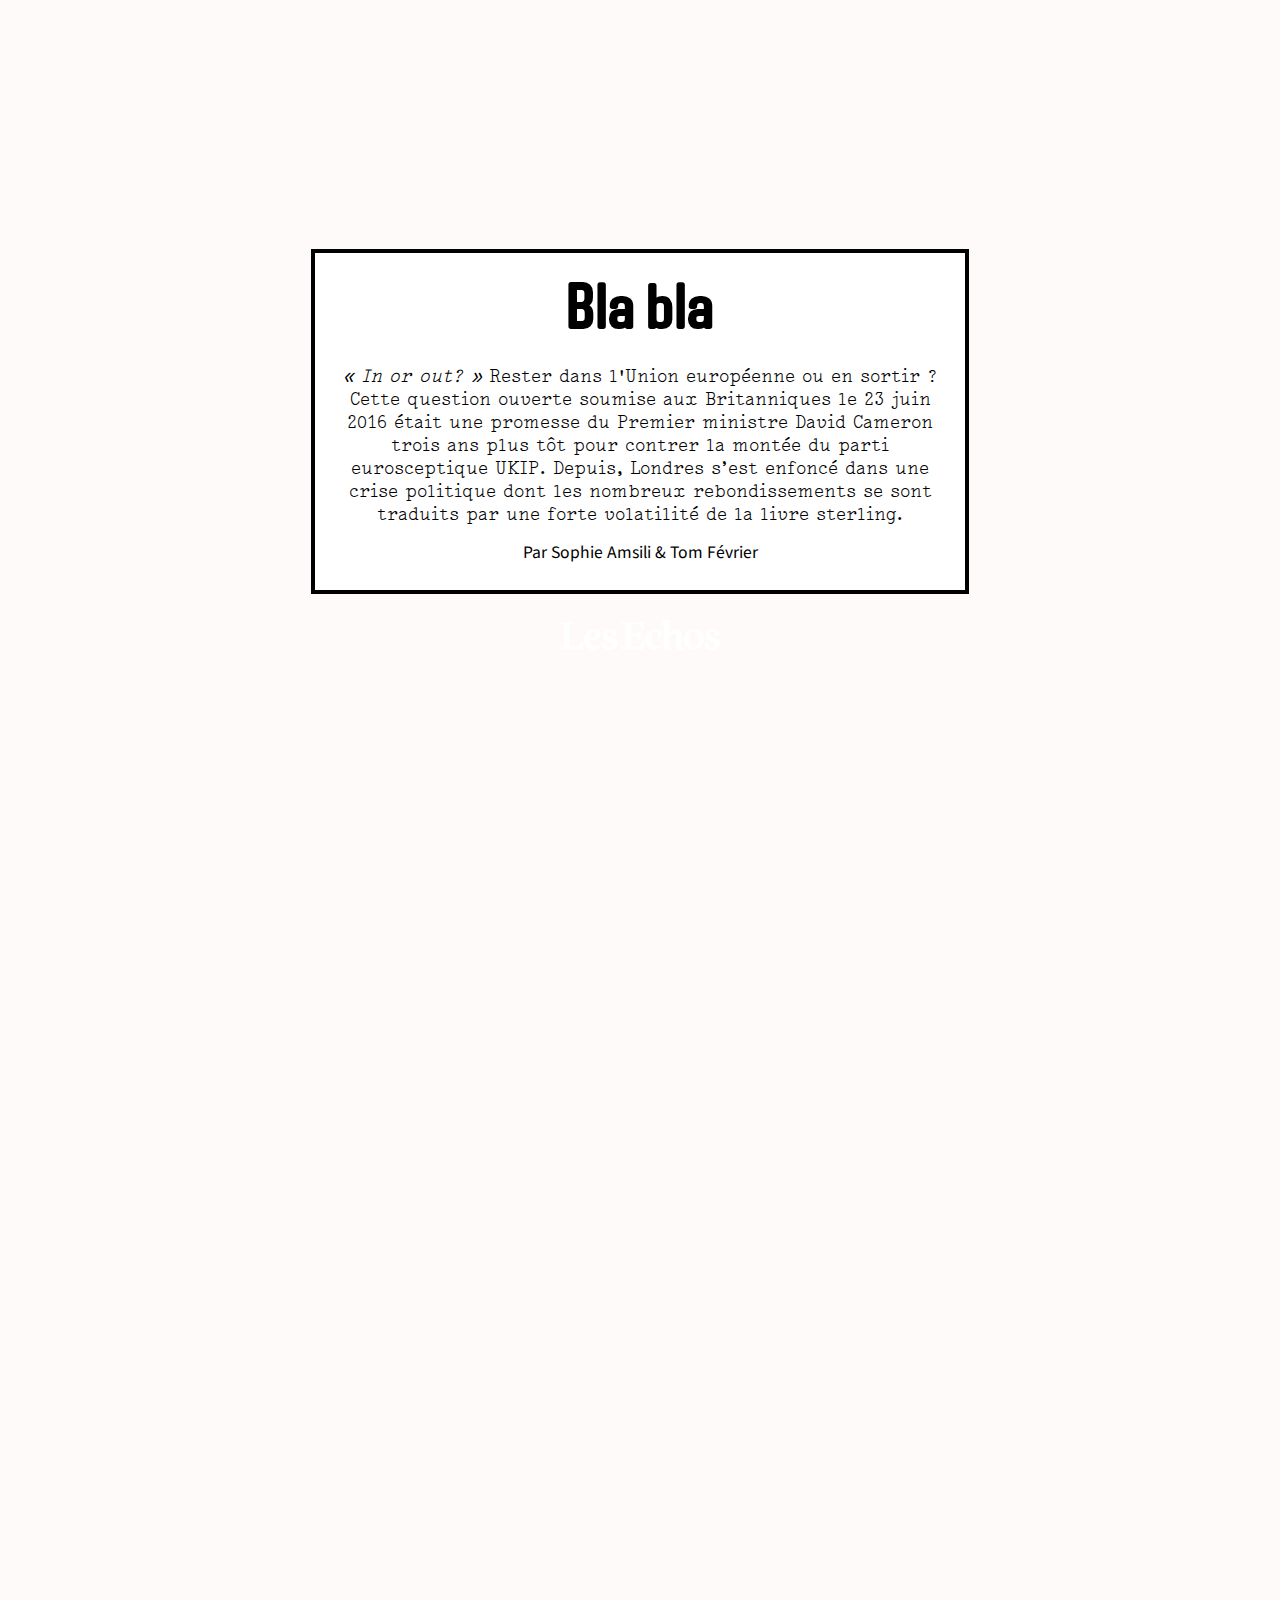
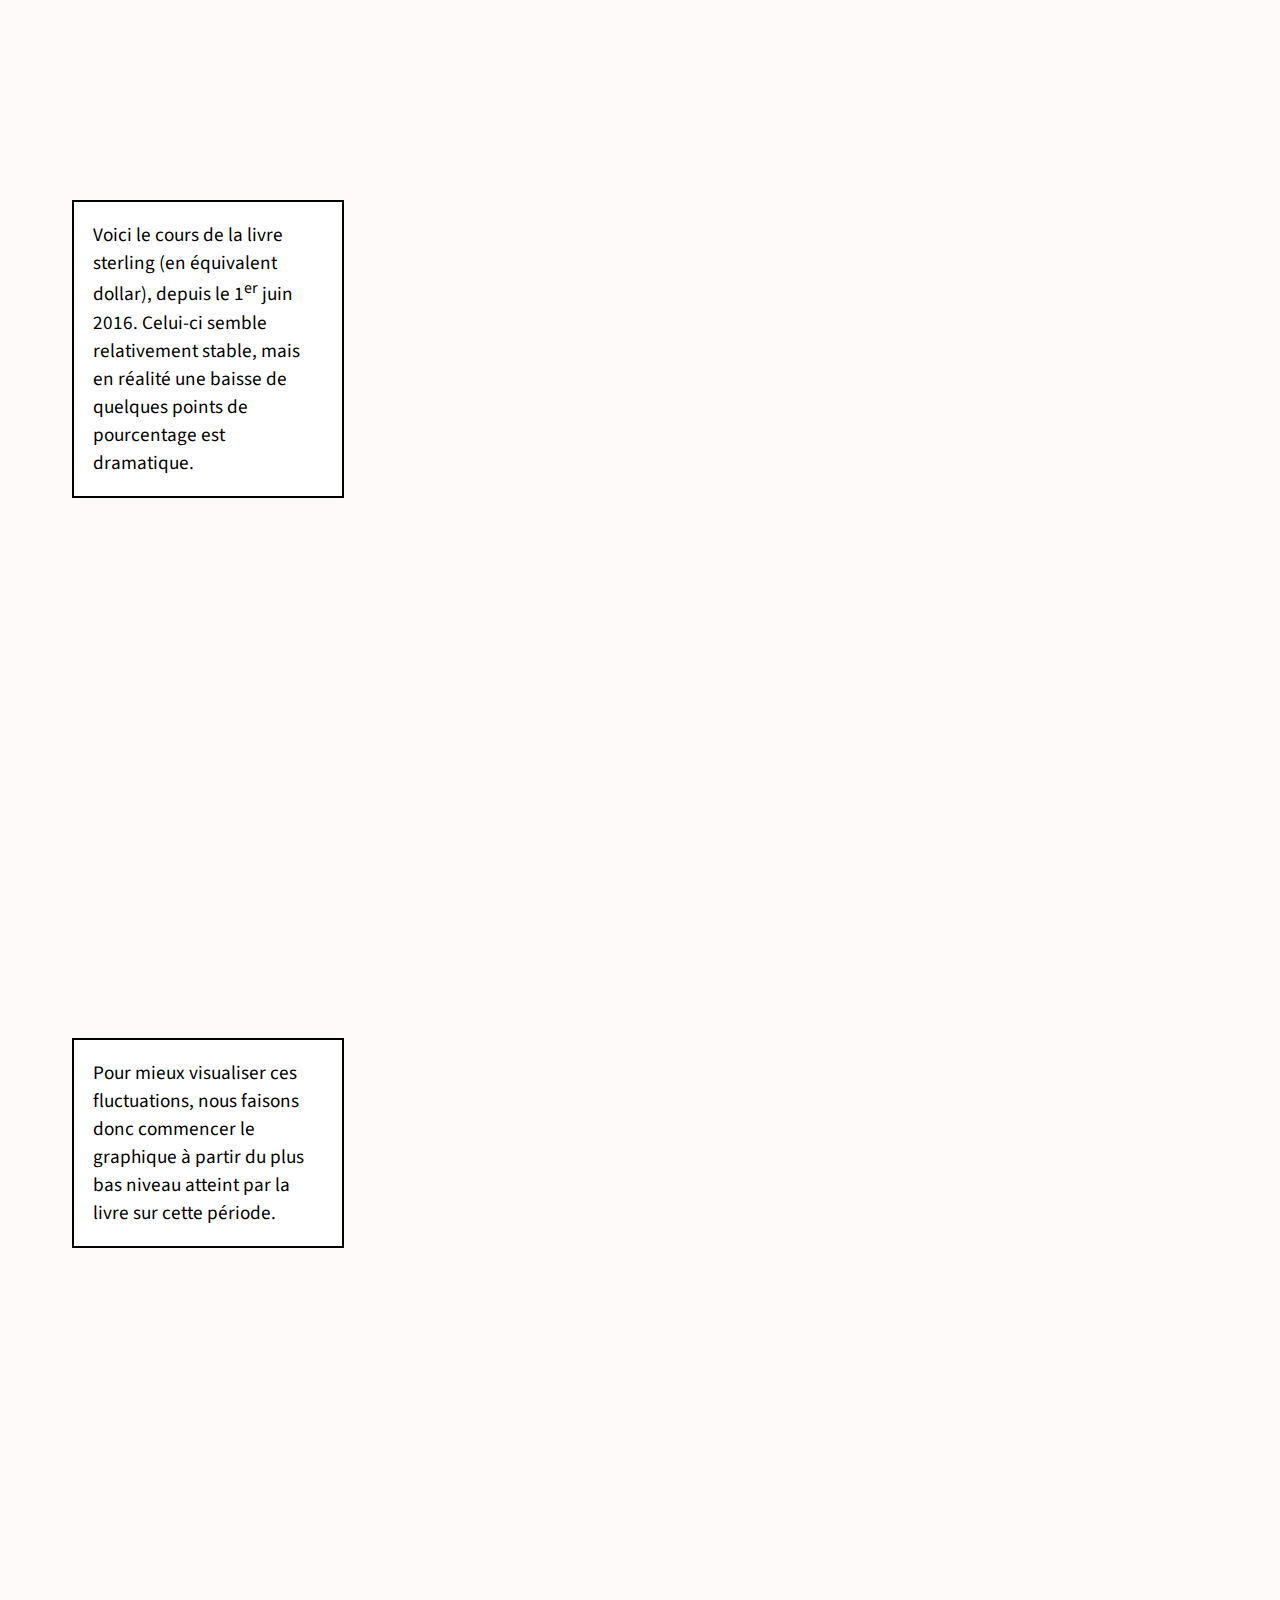
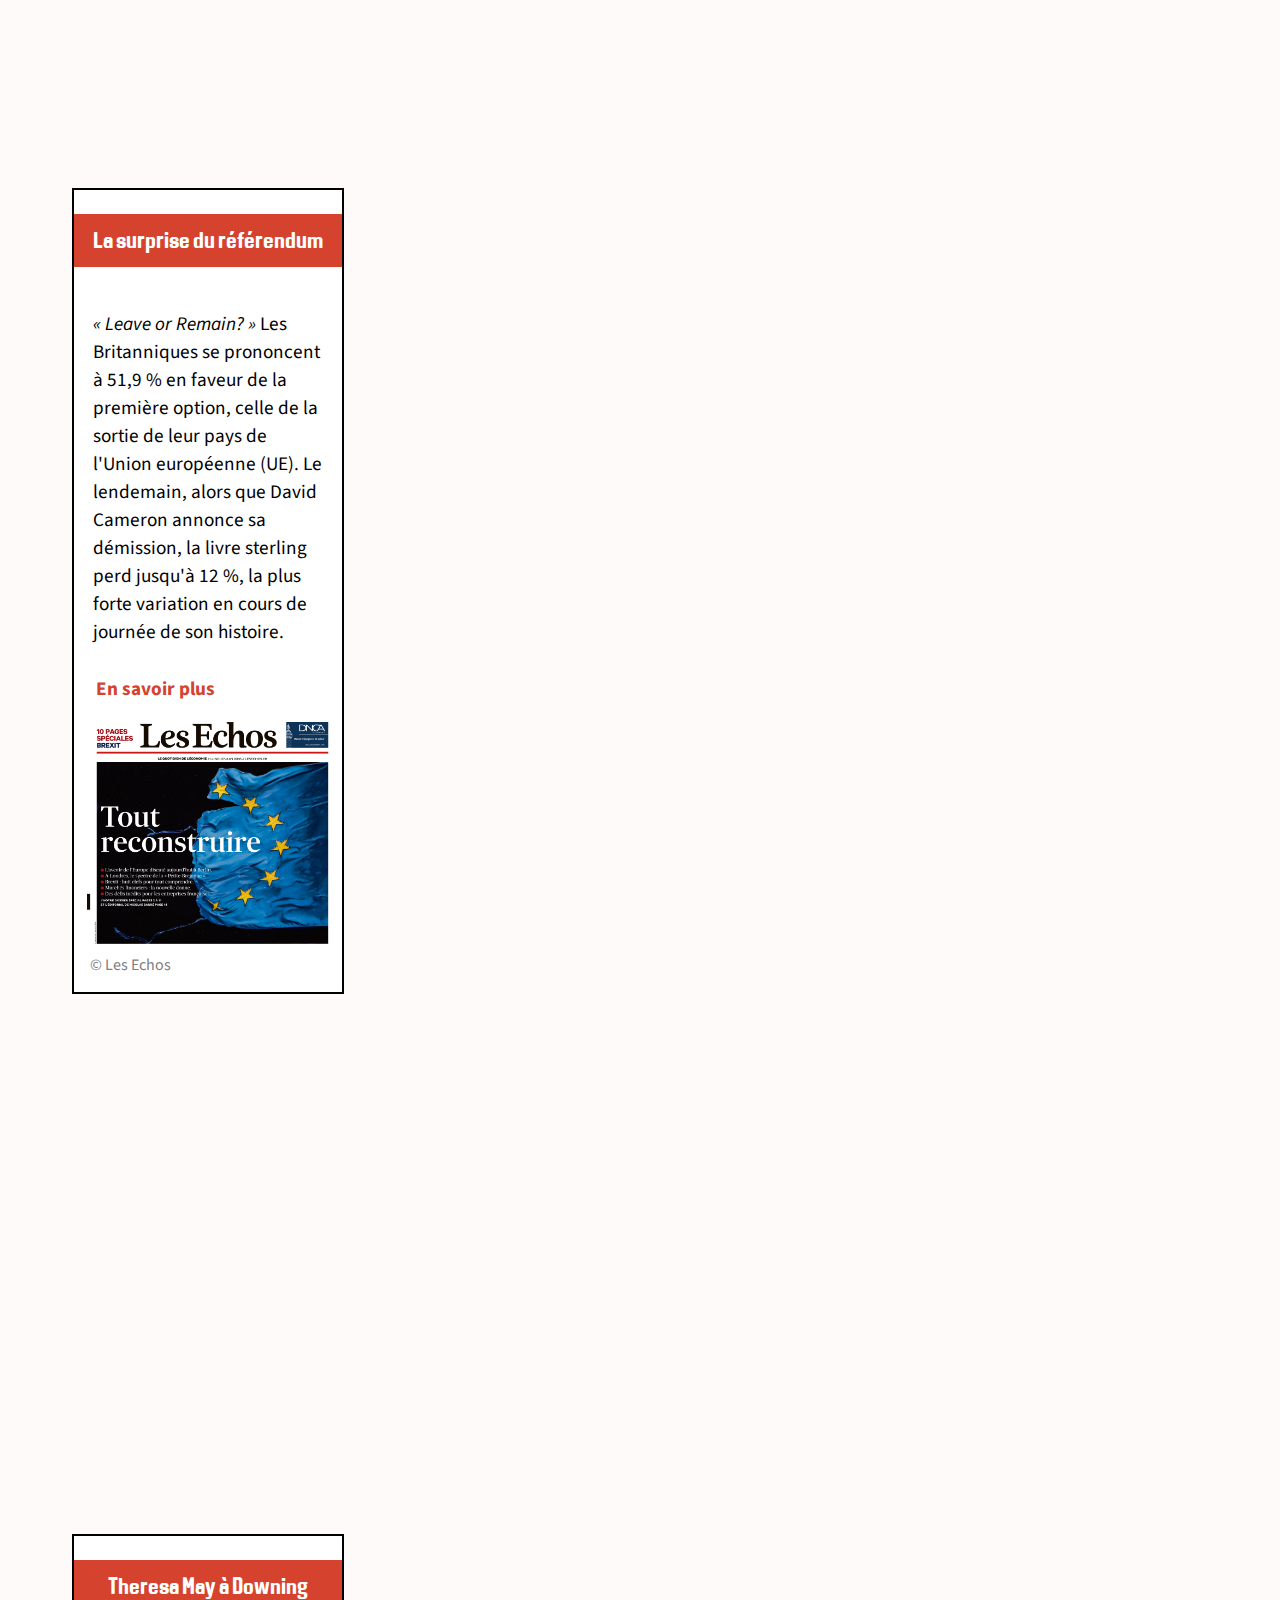
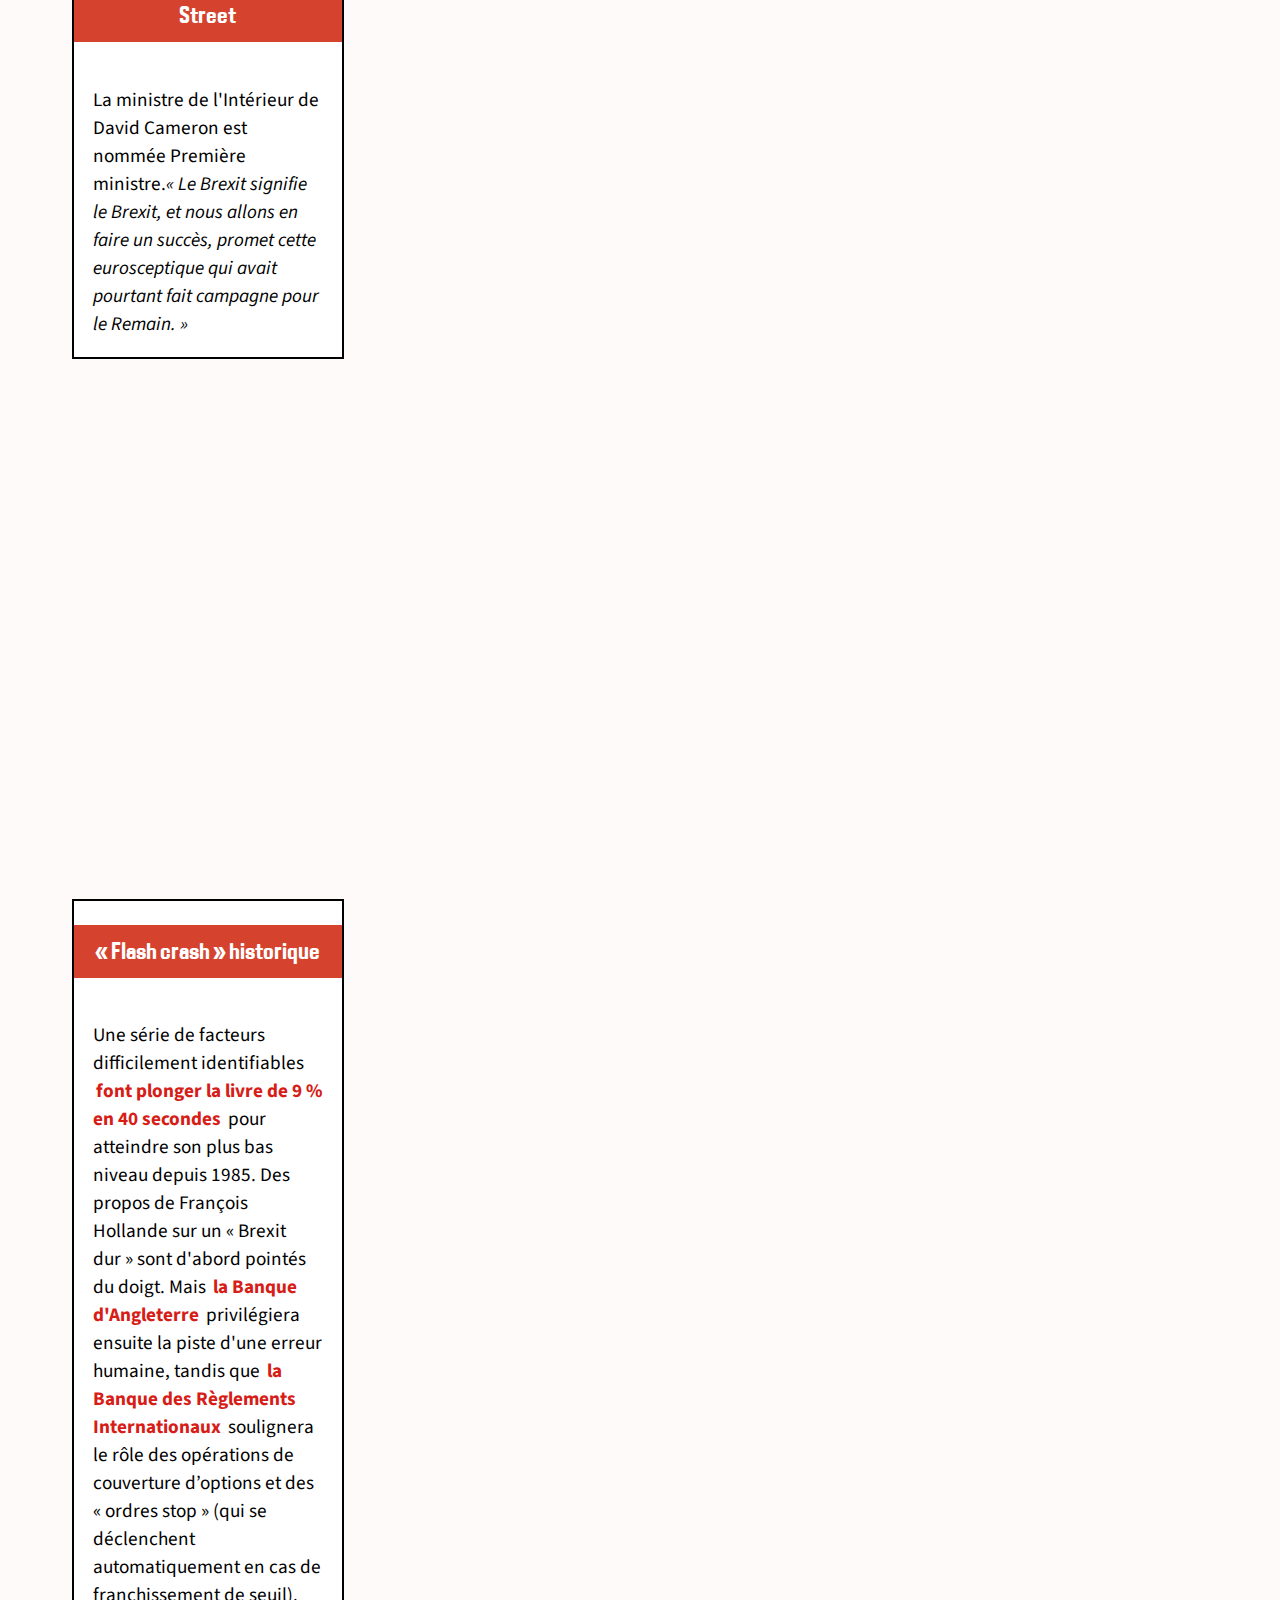
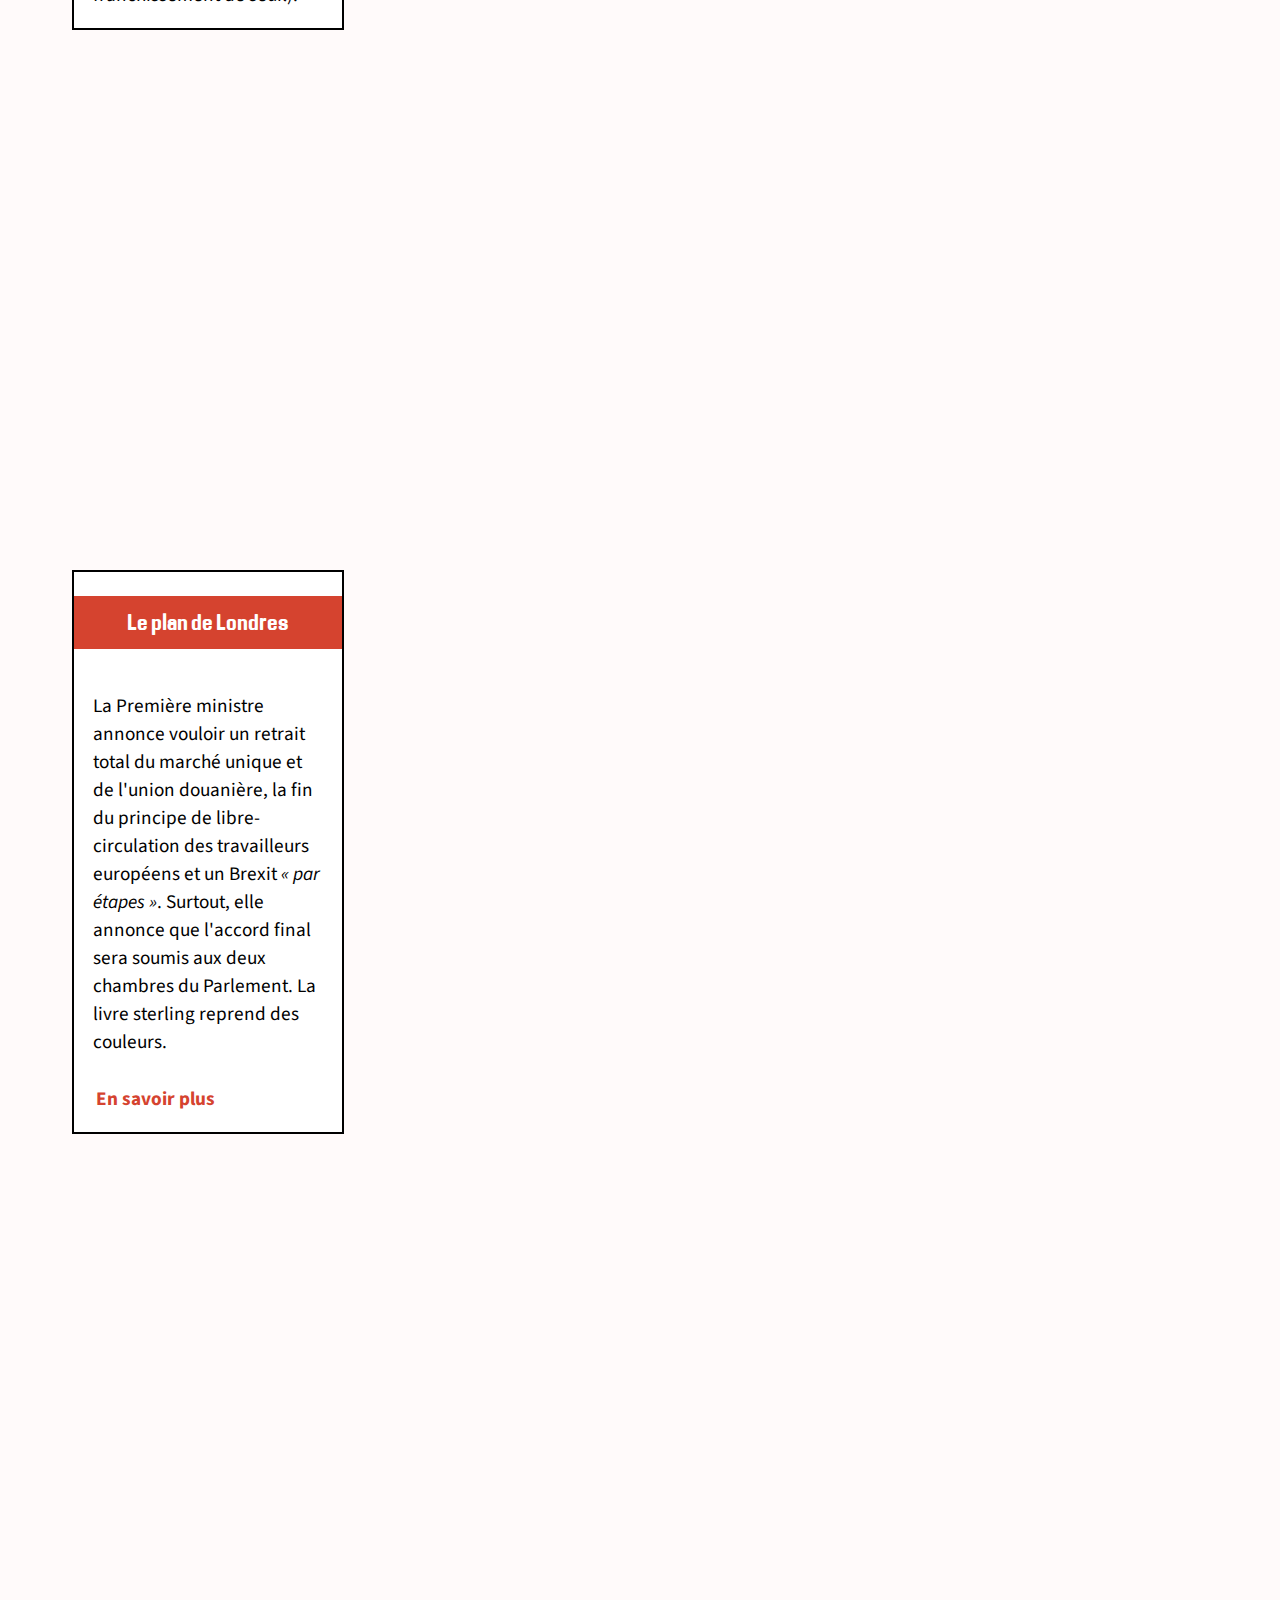
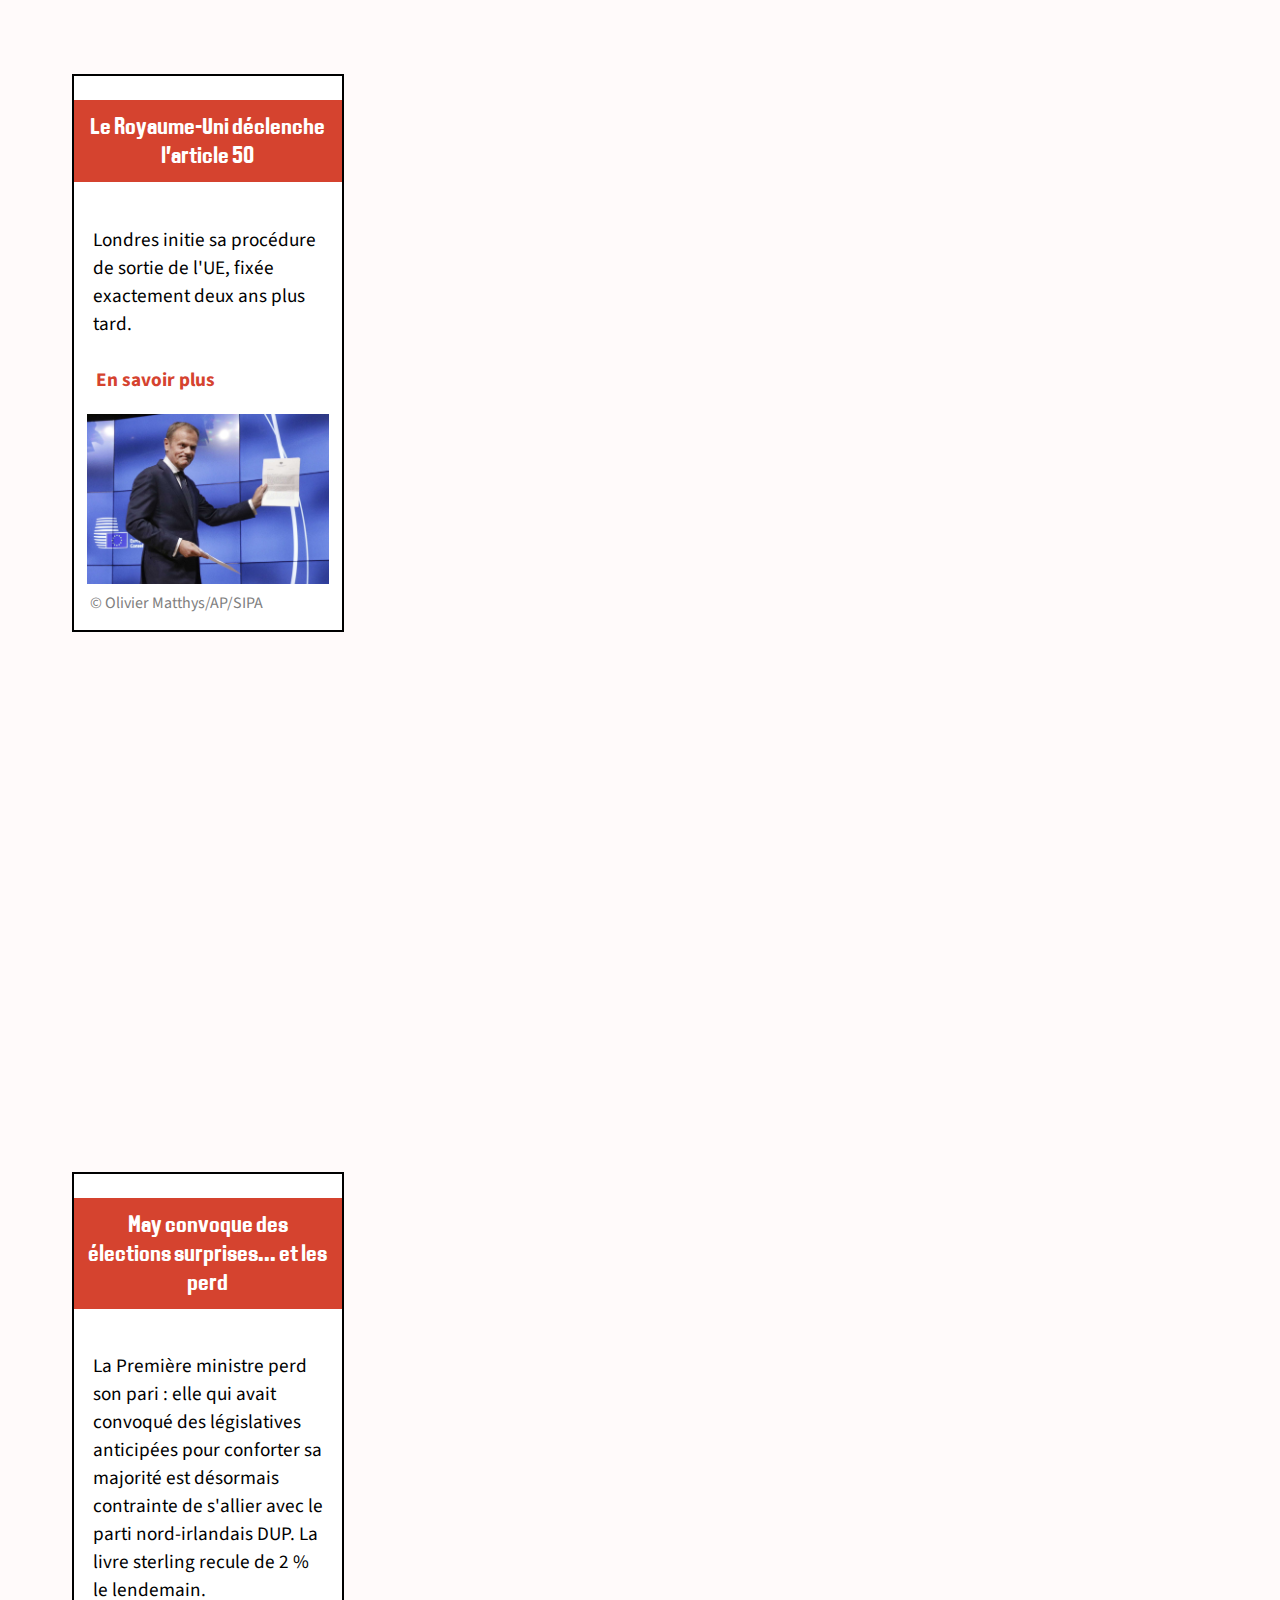
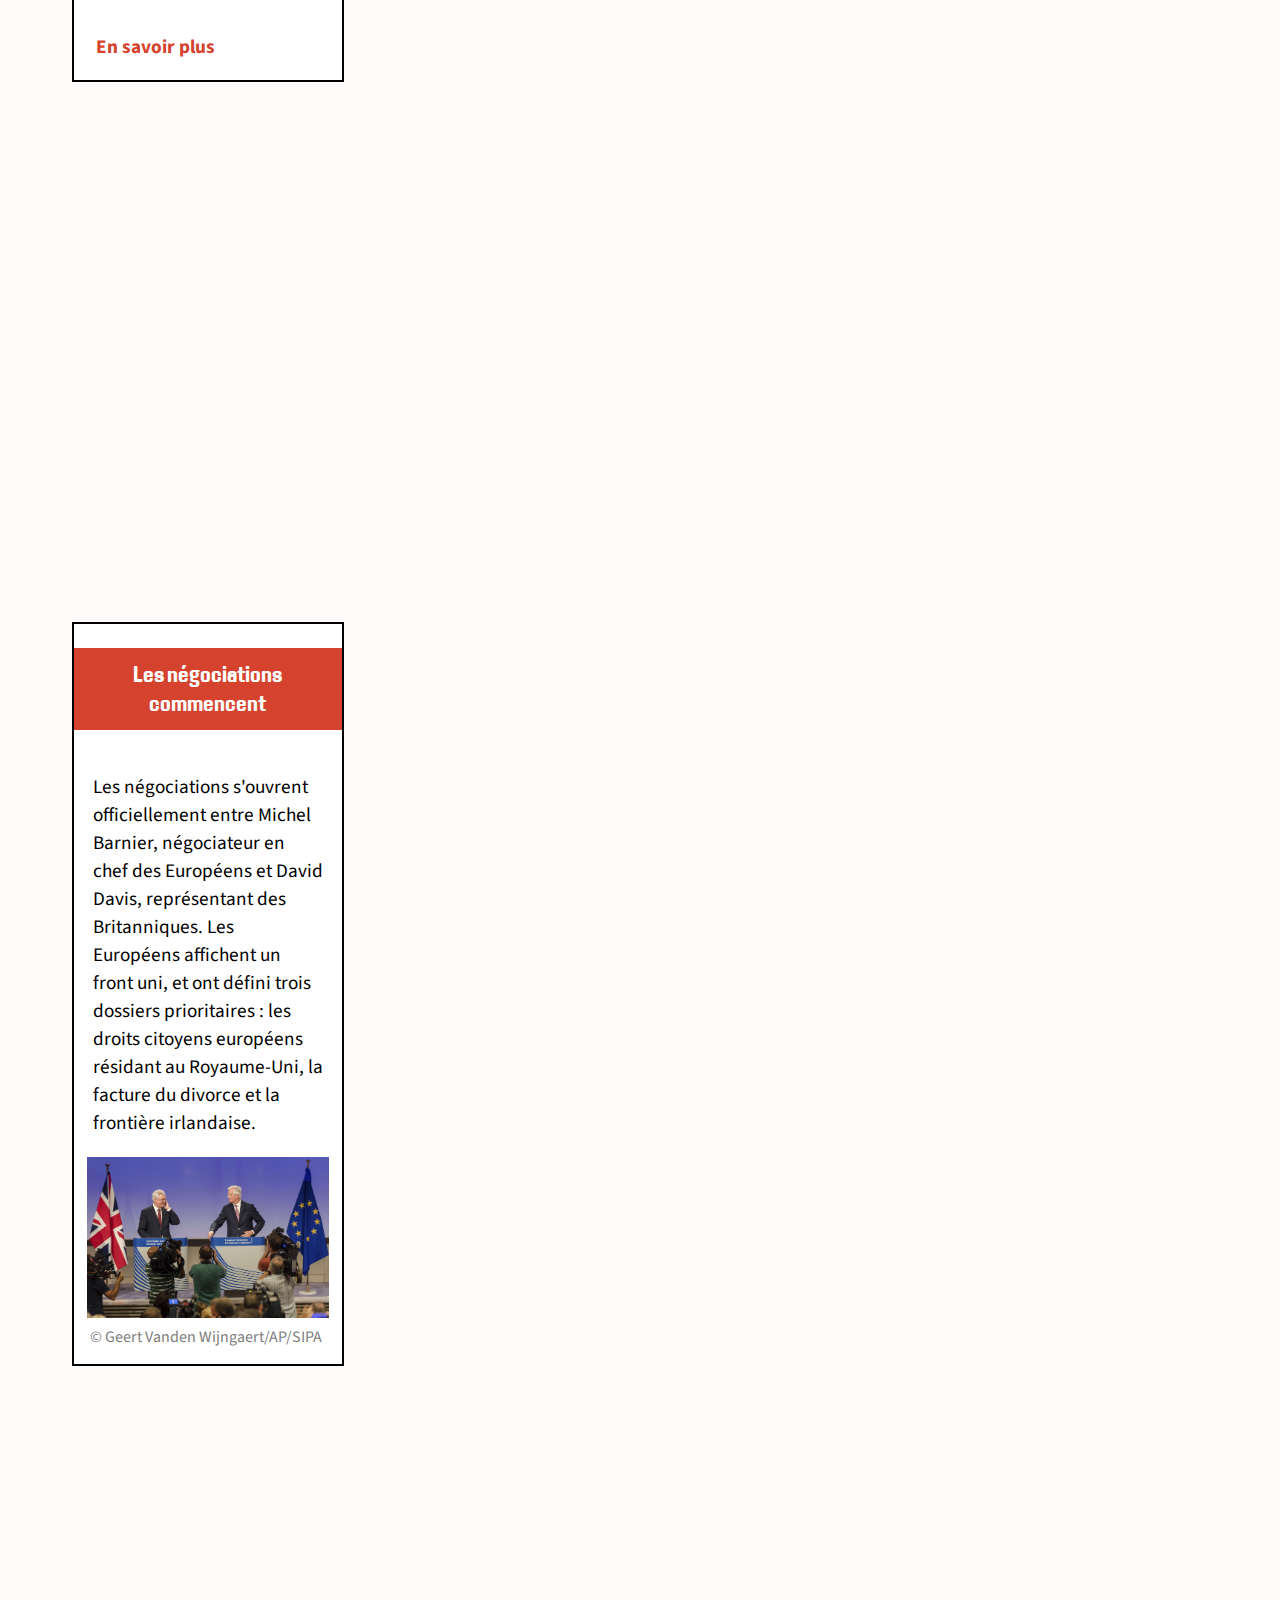
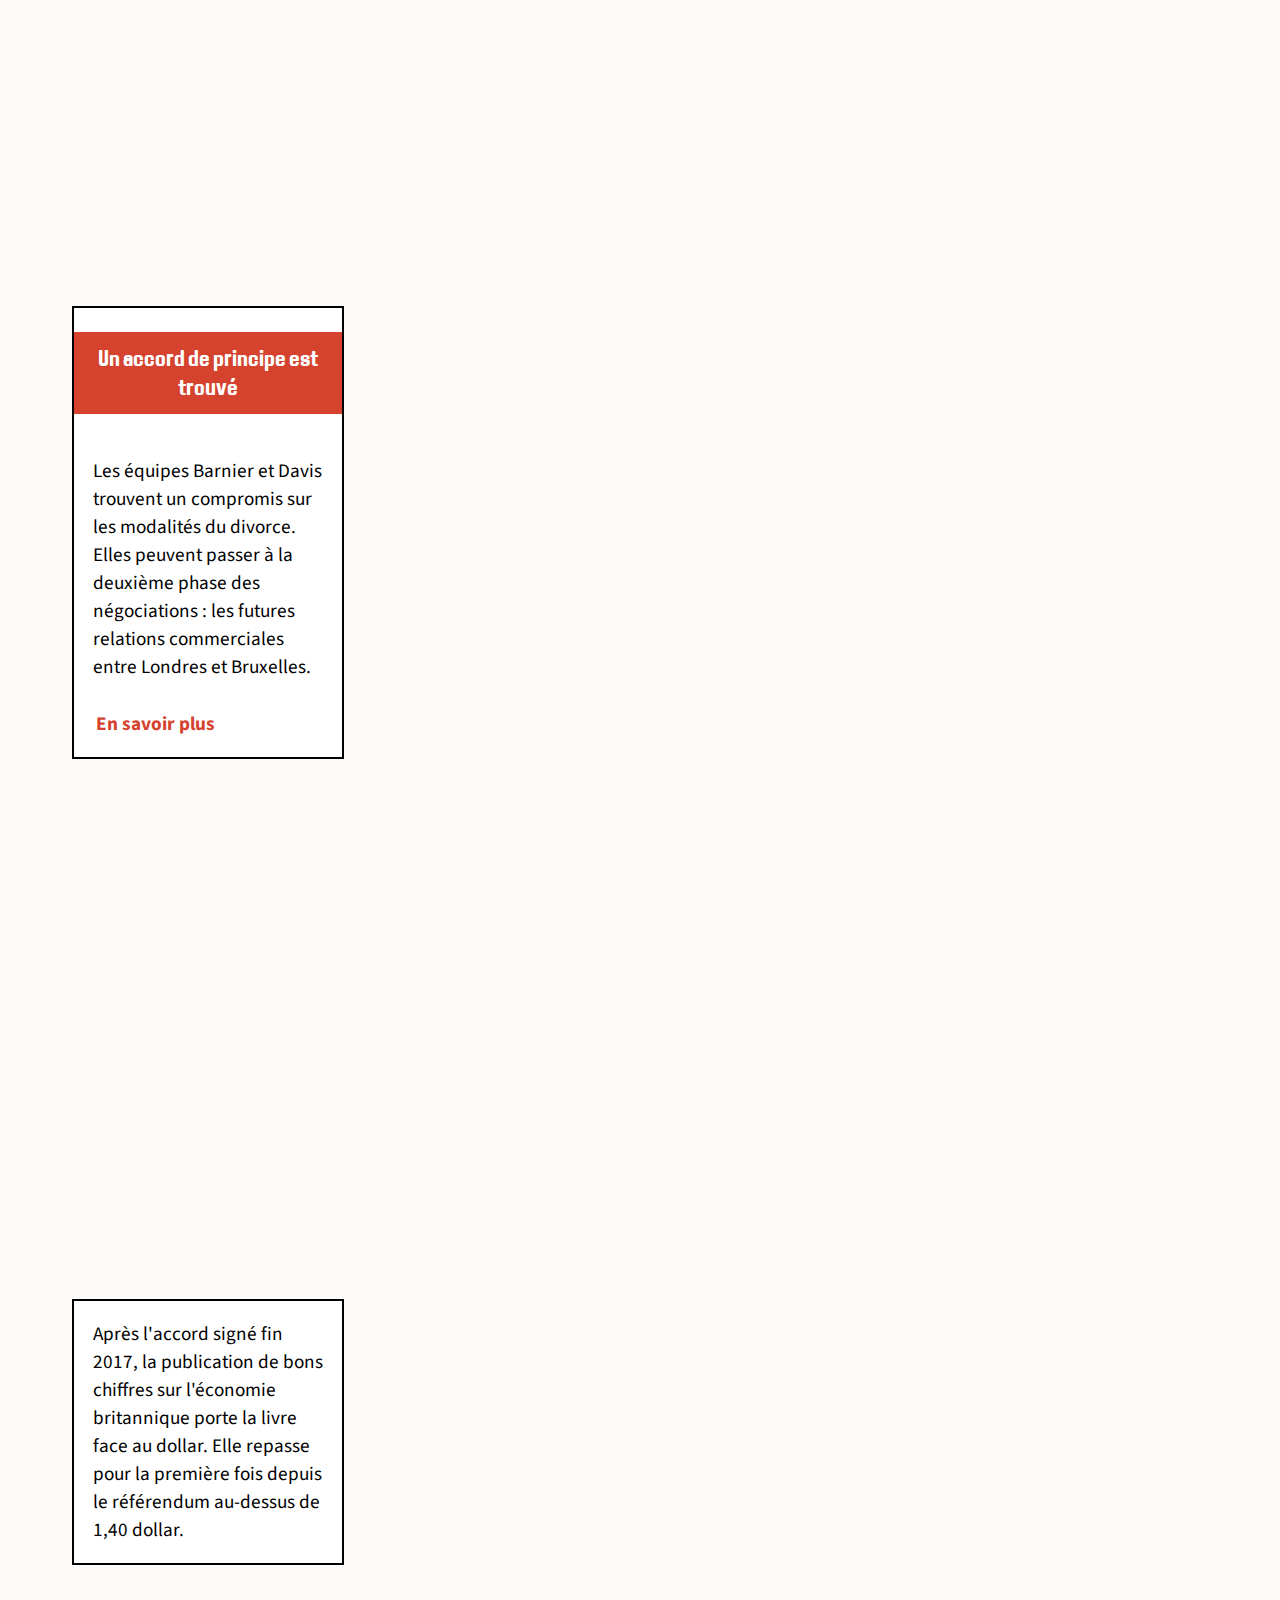
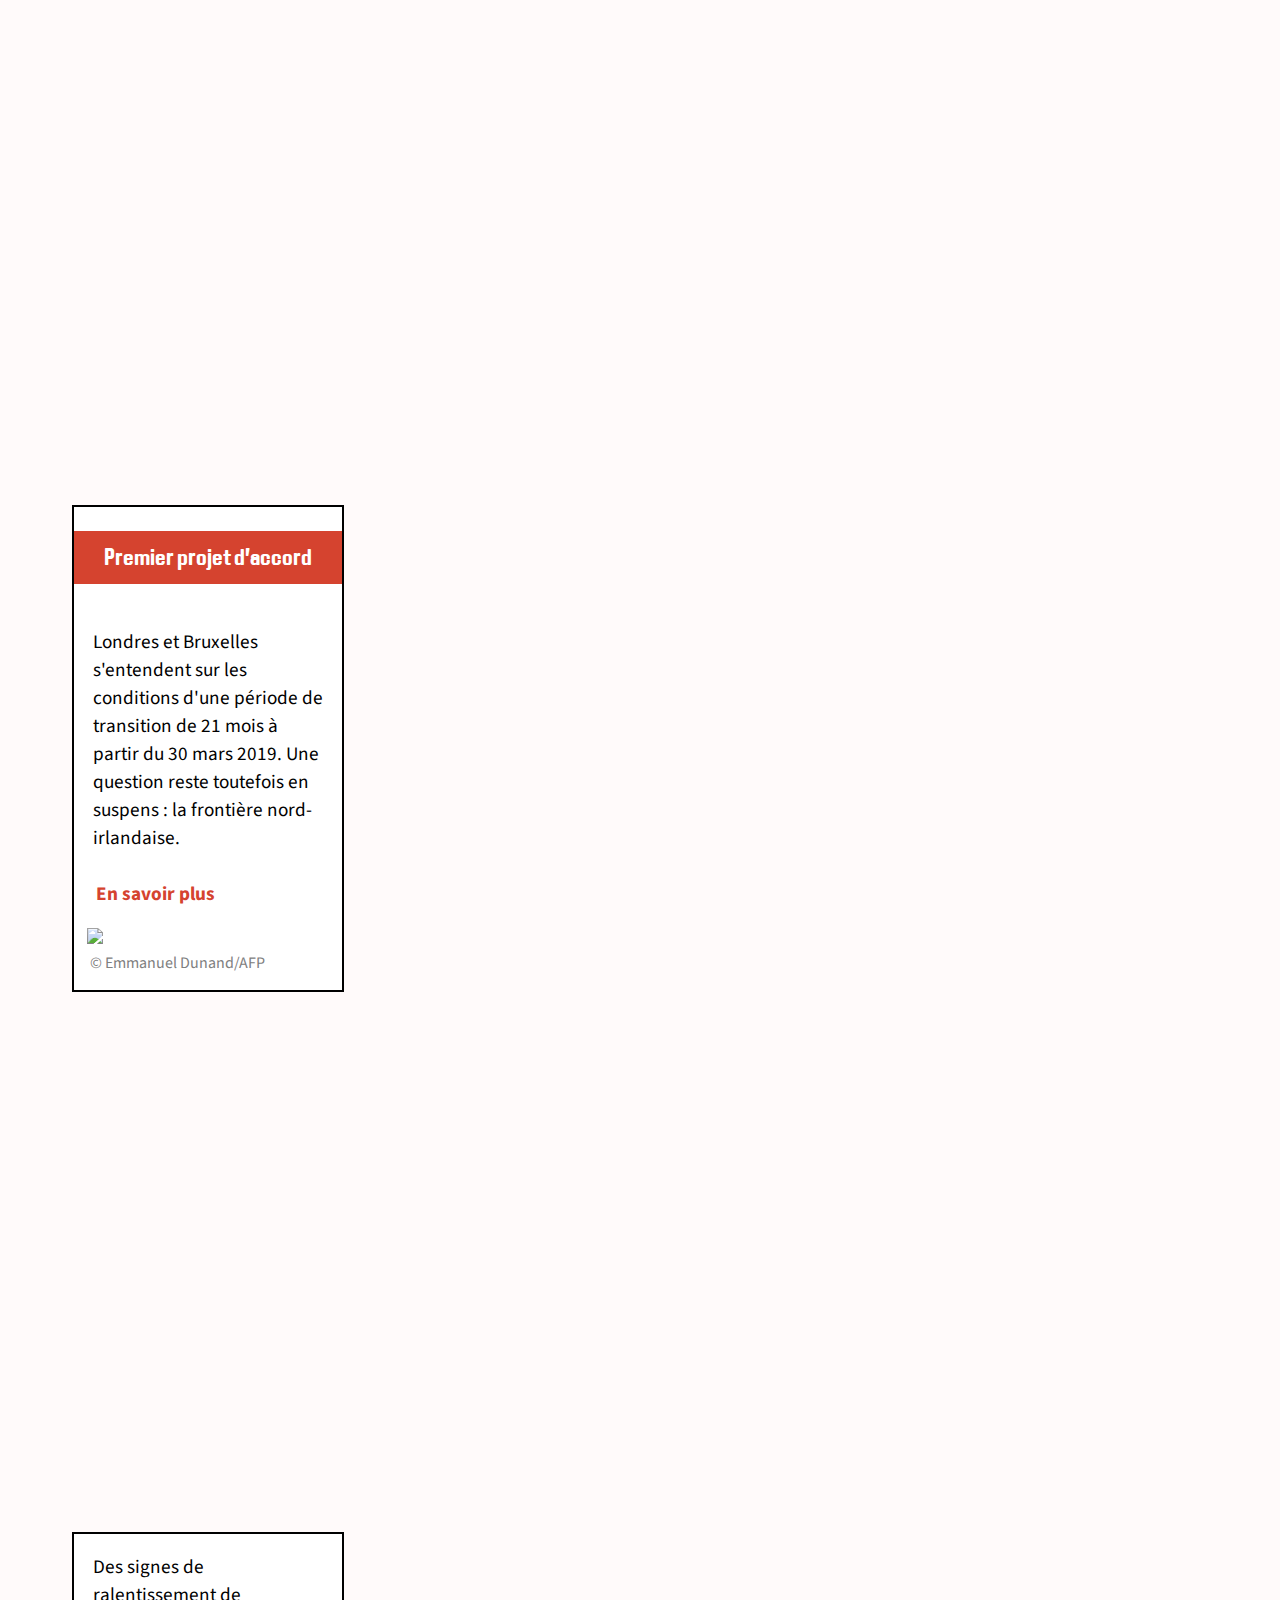
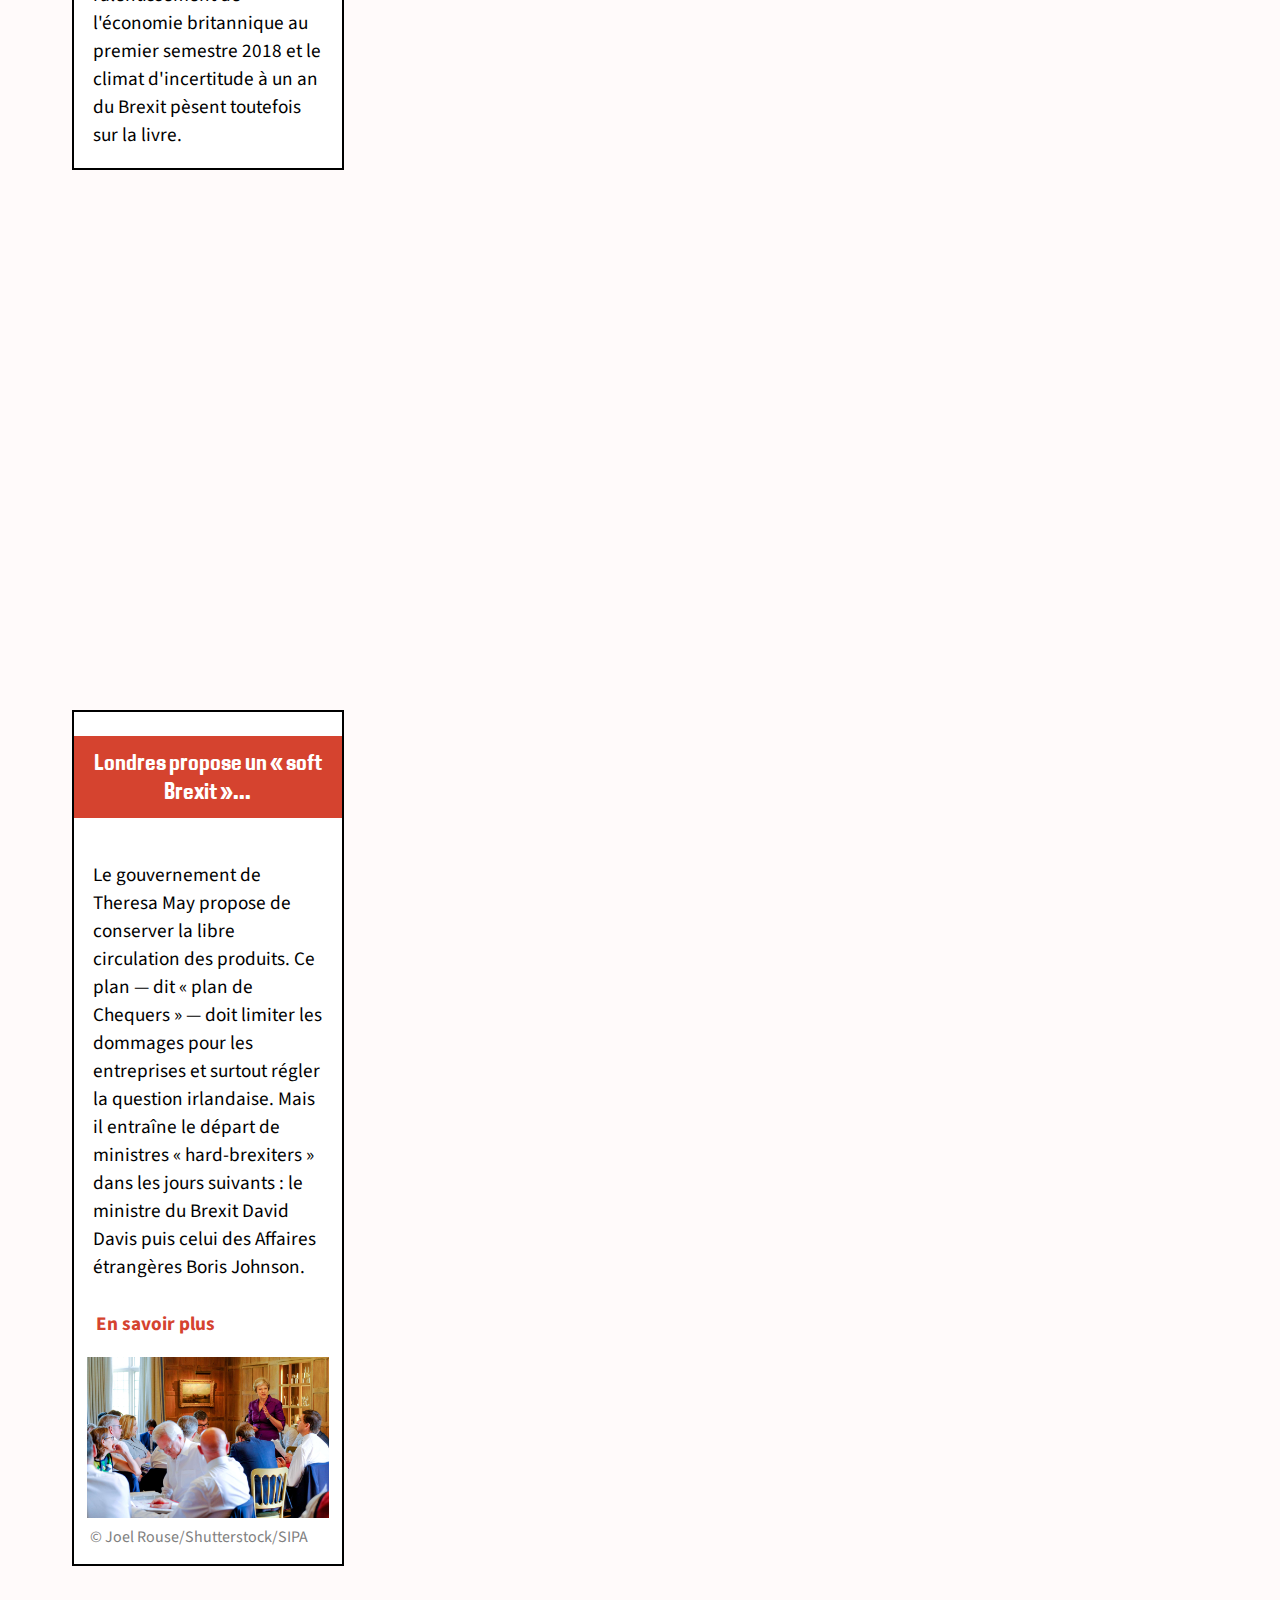
==== index.html @ b3b5b4e9 "v2" ====
<!DOCTYPE html>
<html>
	<head>
		<!-- On se met en UTS-8 pour les caractères spéciaux -->
		<meta http-equiv="Content-Type" content="text/html; charset=UTF-8">
		<link rel="icon" href="img/favicon.ico" />

		<!-- Charger les feuilles de style -->
		<link rel="stylesheet" href="https://ajax.googleapis.com/ajax/libs/jqueryui/1.10.4/themes/smoothness/jquery-ui.css">
		<link rel="stylesheet" type="text/css" href="css/main.css" />
		<link href="css/jquery-ui-1.10.3.custom.css" rel="stylesheet" />
		<!-- <link id="size-stylesheet" rel="stylesheet" type="text/css" href="css/mobile.css" /> -->

		<!-- Charger D3JS -->
		<script src="https://d3js.org/d3.v4.min.js"></script>
		<script src="https://d3js.org/topojson.v2.js"></script>
		<script src="https://d3js.org/d3-queue.v3.min.js"></script>

		<!-- Charger jQuery -->
		<script src="https://ajax.googleapis.com/ajax/libs/jquery/1.11.0/jquery.min.js"></script>
		<script src="https://ajax.googleapis.com/ajax/libs/jqueryui/1.10.4/jquery-ui.min.js"></script>
		<script src="class.Gselper.js" type="text/javascript"></script>

		<!-- Scrollama -->
		<script src="https://unpkg.com/intersection-observer@0.5.1/intersection-observer.js"></script>
		<script src="https://unpkg.com/scrollama"></script>
		<script src='stickyfill.min.js'></script>

		<title>(PROD) Brexit</title>

	</head>
	<body>
	<!-- TAG XITI -->

	<script type="text/javascript">
	<!--
	xtnv = document;
	xtsd = "https://logs1122";
	xtsite = "542199";
	xtn2 = "31";
	xtpage = "dechets::andra";
	xtdi = "";
	xt_multc = "";
	xt_an = "";
	xt_ac = "";
	//do not modify below
	if (window.xtparam!=null){window.xtparam+="&ac="+xt_ac+"&an="+xt_an+xt_multc;}
	else{window.xtparam="&ac="+xt_ac+"&an="+xt_an+xt_multc;};
	//-->
	</script>
	<script type="text/javascript" src="https://assets.lesechos.com/common/js/xtcore.js"></script>
	<noscript>
	<img width="1" height="1" alt="" src="https://logs1122.xiti.com/hit.xiti?s=542199&s2=31&p=dechets::andra&di=&an=&ac=" >
	</noscript>


	<script>

	var animateOnScroll = false;

	$(document).ready(function(){

		// using d3 for convenience
		var main = d3.select('body')
		var scrolly = main.select('#scrolly');
		var figure = scrolly.select('figure');
		var article = scrolly.select('article');
		var step = article.selectAll('.step');

		// initialize the scrollama
		var scroller = scrollama();

		// generic window resize listener event
		function handleResize() {
			// 1. update height of step elements
			// var stepH = Math.floor(window.innerHeight * 0.75);
			// step.style('height', stepH + 'px');

			var figureHeight = window.innerHeight
			var figureMarginTop = (window.innerHeight - figureHeight) / 2

			figure
				.style('height', figureHeight + 'px')
				.style('top', figureMarginTop + 'px');


			// 3. tell scrollama to update new element dimensions
			scroller.resize();
		}

		// scrollama event handlers
		function handleStepEnter(response) {

			console.log(response);

			switch(response.index) {

				case 0:
					(response.direction === "down") ? animateLine() : resetAll();
					break;

				case 1:
					(response.direction === "down") ? changeYScale() : resetYScale();
					break;

				case 2:
					if (response.direction === "down") {
						fadeOutLine();
						setTimeout(function() {
							animateLineTo(new Date(d3.select(response.element).attr('data-date')));
						}, 500);
					}
					else {
						animateLineTo(new Date(d3.select(response.element).attr('data-date')));
					}
					break;

				default:
					animateLineTo(new Date(d3.select(response.element).attr('data-date')));

			}

		}

		function setupStickyfill() {
			d3.selectAll('.sticky').each(function () {
				Stickyfill.add(this);
			});
		}

		function init() {
			setupStickyfill();

			// 1. force a resize on load to ensure proper dimensions are sent to scrollama
			handleResize();

			// 2. setup the scroller passing options
			// 		this will also initialize trigger observations
			// 3. bind scrollama event handlers (this can be chained like below)
			scroller.setup({
				step: '#scrolly article .step',
				offset: 0.7,
				debug: false,
			})
				.onStepEnter(handleStepEnter)


			// setup resize event
			window.addEventListener('resize', handleResize);
		}

		// kick things off
		init();


	/*FONCTION RENVOYANT TRUE SI SUR MOBILE ET FALSE SI PAS SUR MOBILE*/
	window.mobilecheck = function() {
	  var check = false;
	  (function(a){if(/(android|bb\d+|meego).+mobile|avantgo|bada\/|blackberry|blazer|compal|elaine|fennec|hiptop|iemobile|ip(hone|od)|iris|kindle|lge |maemo|midp|mmp|mobile.+firefox|netfront|opera m(ob|in)i|palm( os)?|phone|p(ixi|re)\/|plucker|pocket|psp|series(4|6)0|symbian|treo|up\.(browser|link)|vodafone|wap|windows ce|xda|xiino/i.test(a)||/1207|6310|6590|3gso|4thp|50[1-6]i|770s|802s|a wa|abac|ac(er|oo|s\-)|ai(ko|rn)|al(av|ca|co)|amoi|an(ex|ny|yw)|aptu|ar(ch|go)|as(te|us)|attw|au(di|\-m|r |s )|avan|be(ck|ll|nq)|bi(lb|rd)|bl(ac|az)|br(e|v)w|bumb|bw\-(n|u)|c55\/|capi|ccwa|cdm\-|cell|chtm|cldc|cmd\-|co(mp|nd)|craw|da(it|ll|ng)|dbte|dc\-s|devi|dica|dmob|do(c|p)o|ds(12|\-d)|el(49|ai)|con(l2|ul)|er(ic|k0)|esl8|ez([4-7]0|os|wa|ze)|fetc|fly(\-|_)|g1 u|g560|gene|gf\-5|g\-mo|go(\.w|od)|gr(ad|un)|haie|hcit|hd\-(m|p|t)|hei\-|hi(pt|ta)|hp( i|ip)|hs\-c|ht(c(\-| |_|a|g|p|s|t)|tp)|hu(aw|tc)|i\-(20|go|ma)|i230|iac( |\-|\/)|ibro|idea|ig01|ikom|im1k|inno|ipaq|iris|ja(t|v)a|jbro|jemu|jigs|kddi|keji|kgt( |\/)|klon|kpt |kwc\-|kyo(c|k)|le(no|xi)|lg( g|\/(k|l|u)|50|54|\-[a-w])|libw|lynx|m1\-w|m3ga|m50\/|ma(te|ui|xo)|mc(01|21|ca)|m\-cr|me(rc|ri)|mi(o8|oa|ts)|mmef|mo(01|02|bi|de|do|t(\-| |o|v)|zz)|mt(50|p1|v )|mwbp|mywa|n10[0-2]|n20[2-3]|n30(0|2)|n50(0|2|5)|n7(0(0|1)|10)|ne((c|m)\-|on|tf|wf|wg|wt)|nok(6|i)|nzph|o2im|op(ti|wv)|oran|owg1|p800|pan(a|d|t)|pdxg|pg(13|\-([1-8]|c))|phil|pire|pl(ay|uc)|pn\-2|po(ck|rt|se)|prox|psio|pt\-g|qa\-a|qc(07|12|21|32|60|\-[2-7]|i\-)|qtek|r380|r600|raks|rim9|ro(ve|zo)|s55\/|sa(ge|ma|mm|ms|ny|va)|sc(01|h\-|oo|p\-)|sdk\/|se(c(\-|0|1)|47|mc|nd|ri)|sgh\-|shar|sie(\-|m)|sk\-0|sl(45|id)|sm(al|ar|b3|it|t5)|so(ft|ny)|sp(01|h\-|v\-|v )|sy(01|mb)|t2(18|50)|t6(00|10|18)|ta(gt|lk)|tcl\-|tdg\-|tel(i|m)|tim\-|t\-mo|to(pl|sh)|ts(70|m\-|m3|m5)|tx\-9|up(\.b|g1|si)|utst|v400|v750|veri|vi(rg|te)|vk(40|5[0-3]|\-v)|vm40|voda|vulc|vx(52|53|60|61|70|80|81|83|85|98)|w3c(\-| )|webc|whit|wi(g |nc|nw)|wmlb|wonu|x700|yas\-|your|zeto|zte\-/i.test(a.substr(0,4))) check = true;})(navigator.userAgent||navigator.vendor||window.opera);
	  return check;
	};

	//D'abord on véirifie si on est sur mobile et si oui on load un css particulier
	//Si la variable isThisTheRealWorld renvoit "true" alors l'utilisateur est sur mobile
	isThisTheRealWorld = (window.mobilecheck())

	//Loader le css mobile au cas où
	if(isThisTheRealWorld==true){
		window.location.href = "mobile.html";
	}else{
		$("#size-stylesheet").attr("href", "main.css");
	}


	d3.formatDefaultLocale({
		'decimal': ',',
		'thousands': ' ',
		'grouping': [3],
		'currency': ['$', ''],
		'percent': ' %'
	});



	largeur = $( ".chart" ).width();
	hauteur = largeur * 0.7;


	var width = largeur,
    	height = hauteur,
    	margin = hauteur * 0.1;

    var xAxis, yAxis;
    var lineGenerator, line;
    var circles, arrows;

    var rates = [], events = [];

    //Créer et ajouter un svg
	var svg = d3.select('.chart').append('svg')
	    .attr('width', width)
	    .attr('height', height);

	// Définir le triangle pour les axes
	svg.append('svg:defs').append('svg:marker')
	    .attr('id', 'triangle')
	    .attr('refX', 6)
	    .attr('refY', 6)
	    .attr('markerWidth', 30)
	    .attr('markerHeight', 30)
	    .attr('markerUnits','userSpaceOnUse')
	    .attr('orient', 'auto')
	    .append('path')
		    .attr('d', 'M 0 0 6 12 12 0 6 3')
		    .attr('fill', 'grey');

	// Créer les échelles
	var xScale = d3.scaleTime()
		.rangeRound([margin, width - margin]);

	var yScaleStart = d3.scaleLinear()
		.rangeRound([height - margin, margin]);

	var yScale = d3.scaleLinear()
		.rangeRound([height - margin, margin]);


    loadRates();

    function loadRates() {
    	d3.csv('./source/livre.csv',
    		function(d) {
	    		return {
			        date: new Date(d.date),
			        rate: +d.rate.replace(',', '.')
			    };
			},
    		function(error, data) {
				rates = data;
				loadGoogleDoc();
			}
		);
    }


	function loadGoogleDoc(){
		// Création de l'instance de Gselper
		var doc = new Gselper({

		    // Identifiant du document
		    key: "1gBB1LszTLHeT_ufErJdnl-o7zWODeRKE77ml0VQCQr0",

		    // Le worksheet du document (od6 = la première feuille par défaut)
		    worksheet: "od6",

		    // La fonction à appeler lorsque le document est chargé
		    onComplete: function(data) {
		    	//On compile la data du Google Doc dans un nouveau tableau html...
		        // ...puis, parcourir le document ligne après ligne...
		        $.each(doc.get(), function(i, line) {
		        	line = {
		        		date: new Date(line.date),
		        		event: line.event,
						orientation: line.orientation
		        	}
		        	//... et ajouter chaque ligne au tableau
		            events.push(line);
		        });
		        drawAxes();
		        drawLine();
		       	createCircles();
		    },

		    // La fonction à appeler lorsque qu'une erreur survient dans le chargement
		    onFail: function(data) {
		        console.log( "Something happened. Something happened." );
		    }
		});
	}


	function drawAxes() {

		// Afficher les données dans la console pour vérifier que tout est ok
		console.log(rates);
		console.log(events);

		// Mettre à jour les bornes des échelles en fonction des données
		xScale.domain(d3.extent(rates, function(d) {
			return d.date;
		}));
		yScaleStart.domain([0, d3.max(rates, function(d) {
			return d.rate;
		})]);
		yScale.domain([
			d3.min(rates, function(d) {
				return d.rate;
			}) - 0.01,
			d3.max(rates, function(d) {
				return d.rate;
			})
		]);

		// Créer les axes
		xAxis = d3.axisBottom(xScale)
			.ticks(d3.timeYear, 1)
			.tickFormat(d3.timeFormat('jan %Y'))
			.tickSizeOuter(0);
		svg.append('g')
			.attr('class', 'xAxis')
			.attr('transform', `translate(0, ${height - margin})`)
			.call(xAxis)
			.select('path')
				.attr('marker-end', 'url(#triangle)');

		yAxis = d3.axisLeft(yScaleStart)
			.ticks(8)
			.tickSizeOuter(0);
		svg.append('g')
			.attr('class', 'yAxis')
			.attr('transform', `translate(${margin}, 0)`)
			.call(yAxis);

	}

	function drawLine() {

		// Créer le générateur de ligne
		lineGenerator = d3.line()
			.x(function(d) {
				return xScale(d.date);
			})
			.y(function(d) {
				return yScaleStart(d.rate);
			});

		// Dessiner la ligne
		line = svg.append('path')
			.attr('d', lineGenerator(rates))
			.attr('class', 'line')
			.attr('stroke', '#cd1719')
	    	.attr('stroke-width', 2)
	    	.attr('stroke-linecap', 'round')
	    	.attr('fill', 'none')
	    	.style('opacity', 1);

	    // Calculer la longueur de la ligne pour la faire apparaître au fur et à mesure
		var lineLength = line.node().getTotalLength();
		line
	    	.attr('stroke-dasharray', `${lineLength} ${lineLength}`)
			.attr('stroke-dashoffset', lineLength);

	}

	function createCircles() {

		// Ajouter les cercles
		circles = svg.append('g')
			.attr('class', 'circles')
			.selectAll('circle')
			.data(events).enter()
				.append('circle')
					.attr('cx', function(d) {
						return xScale(d.date);
					})
					.attr('cy', function(d) {
						return yScale(rates.filter(function(e) {
							return e.date.getTime() == d.date.getTime();
						})[0].rate);
					})
					.attr('r', 0)
					.attr('fill', 'black')
					.attr('stroke-width', 2)
					.attr('stroke', 'snow')
					.attr('title', function(d) {
						return `
							<b>${d.date.toLocaleDateString()}</b>
							<br />
							${d.event}
						`;
					});

		arrows = svg.append('g')
			.attr('class', 'arrows');

		for (let i = 0; i < events.length; i++) {
			d3.xml(`./img/arrow${events[i].orientation}.svg`)
				.mimeType("image/svg+xml")
				.get(function(error, xml) {
					let importedNode = document.importNode(xml.documentElement, true);
					let path = d3.select(importedNode).select('path').node();

					let arrow = arrows.append('g')
						.attr('class', 'arrow ' + events[i].orientation)
						.attr('id', 'date' + events[i].date.toLocaleDateString('fr-FR').replace(/\//g, ''))
						.style('opacity', 0);

					arrow.node().appendChild(path);

					let text = arrow.append('text')
						.attr('class', 'annotation')
						// ${d3.timeFormat('%d/%m/%Y')(events[i].date)} :
						.text(`
							${d3.format('.2f')(rates.filter(function(e) {
								return e.date.getTime() == events[i].date.getTime();
							})[0].rate)}
						`);

					let lineHeight = parseInt(text.style('font-size'));

					let cx = xScale(events[i].date);
					let cy = yScale(rates.filter(function(e) {
							return e.date.getTime() == events[i].date.getTime();
						})[0].rate);
					let width = arrow.select('path').node().getBBox().width;
					let height = arrow.select('path').node().getBBox().height;

					switch(events[i].orientation) {

						case 'NW':
							arrow.attr('transform', `translate(${cx + 6}, ${cy})`);
							text
								.attr('x', width)
								.attr('y', height + 15)
								.attr('text-anchor', 'middle');
							break;

						case 'SW':
							arrow.attr('transform', `translate(${cx}, ${cy - height - 6})`);
							text
								.attr('x', width)
								.attr('y', lineHeight/2)
								.attr('text-anchor', 'start');
							break;

						case 'NE':
							arrow.attr('transform', `translate(${cx - width - 6}, ${cy})`);
							text
								.attr('x', 0)
								.attr('y', height + lineHeight)
								.attr('text-anchor', 'middle');
							break;

						case 'SE':
							arrow.attr('transform', `translate(${cx - width}, ${cy - height - 6})`);
							text
								.attr('x', 0)
								.attr('y', lineHeight/2)
								.attr('text-anchor', 'end');

					}


				});
		}

	}


	function resetAll() {
		line.remove();
		svg.select('.circles').remove();
		svg.select('.arrows').remove();

		drawLine();
		createCircles();
	}


	function changeYScale() {

		yScaleStart.domain(yScale.domain());

		svg.select('.yAxis')
			.transition()
			.duration(500)
			.call(yAxis);

		line
			.transition()
			.duration(500)
			.attr('d', lineGenerator(rates));

	}


	function resetYScale() {
		yScaleStart.domain([0, d3.max(rates, function(d) {
			return d.rate;
		})]);
		svg.select('.yAxis')
			.transition()
			.duration(500)
			.call(yAxis);
		line
			.transition()
			.duration(500)
			.attr('d', lineGenerator(rates))
			.attr('stroke-dashoffset', 0)
			.attr('stroke-dasharray', 'none');

		svg.selectAll('circle')
			.transition()
			.duration(500)
				.style('r', 0);
		arrows.selectAll('.arrow')
			.transition()
			.duration(500)
				.style('opacity', 0);
	}


	function animateLine() {
		line
			.transition()
			.duration(2000)
				.attr('stroke-dashoffset', 0)

		setTimeout(function() {
			line.attr('stroke-dasharray', 'none');
		}, 2000);
	}


	function animateLineTo(date) {

		let lineLength = line.node().getTotalLength();

		for (var n = 0; n < lineLength; n += 0.001*lineLength) {
			let coords = line.node().getPointAtLength(n);
			if (coords.x >= xScale(date)) break;
		}

		// n -= 0.001*lineLength;

		line
			.transition()
			.duration(1000)
				.attr('stroke-dashoffset', lineLength - n)
				.style('opacity', 1);


		setTimeout(function() {

			let currentLength = line.attr('stroke-dashoffset');

			svg.selectAll('circle').each(function(d, i) {
				if ((d3.select(this).attr('r') == 0) && (d3.select(this).attr('cx') <= line.node().getPointAtLength(lineLength - currentLength).x)) {

					d3.select(this)
					.transition()
					.duration(500)
						.attr('r', 6);

					d3.select(`#date${date.toLocaleDateString('fr-FR').replace(/\//g, '')}`)
					.transition()
					.duration(500)
						.style('opacity', 1);


				}
				if ((d3.select(this).attr('r') == 6) && (d3.select(this).attr('cx') > line.node().getPointAtLength(lineLength - currentLength).x)) {

					d3.select(this)
					.transition()
					.duration(500)
						.attr('r', 0);

					d3.select(`.arrow:nth-child(${i+1})`)
					.transition()
					.duration(500)
						.style('opacity', 0);

				}
			});

		}, 1000);

	}


	function fadeOutLine() {

		line
			.transition()
			.duration(500)
				.style('opacity', 0);

		setTimeout(function() {
			var lineLength = line.node().getTotalLength();
			line
				.attr('stroke-dasharray', `${lineLength} ${lineLength}`)
				.attr('stroke-dashoffset', lineLength)
		}, 500);

	}


	//Boutons partage social

	//Twitter
	(function() {

		  var getPostTitle = "La carte de France des déchets nucléaires",
		    linkElement = document.getElementById("tweet-this-post"),
		    getPostLink = "https://media.lesechos.fr/infographie/andra/"

		  linkElement.setAttribute("href", getPostLink);

		  $(linkElement).on("click", function(event) {

		    event.preventDefault();

		    var tweetedLink = this.getAttribute("href");

		    window.open("https://twitter.com/intent/tweet?url=" + tweetedLink + "&text=" + getPostTitle + "&via=EchosGraphiques&", "twitterwindow", "height=450, width=550, toolbar=0, location=0, menubar=0, directories=0, scrollbars=0");

		  });

		})();

	//Facebook
	var fbButton = document.getElementById('fb-share-button');
	var url = "https://media.lesechos.fr/infographie/andra/"

	fbButton.addEventListener('click', function() {
	    window.open('https://www.facebook.com/sharer/sharer.php?u=' + url,
	        'facebook-share-dialog',
	        'width=800,height=600'
	    );
	    return false;
	});


	})//FIN DU DOCUMENT.READY


	$(document).scroll(function() {

		var myScroll = $(this).scrollTop()
		var hauteurDoc = $(document).height()
		var hauteurFenetre = $(window).height()
		var pourcentPage = myScroll / (hauteurDoc - hauteurFenetre) * 100

		var hauteur_scrolly = $("#scrolly").offset().top

		//console.log(hauteurFenetre, myScroll)

		if(myScroll > hauteur_scrolly){
			$("titre_carte").css("display", "none")
		}else{
		}

		if(myScroll > (hauteurFenetre / 100 * 120)){
			$("#bandeau_echos").slideDown(200)
		}else{
			$("#bandeau_echos").slideUp(200)
		}

		$("#timer").css("width", pourcentPage+"%")


		var line = $('.line').get(0);

		// if (animateOnScroll) {

		// }

	});


	$( window ).resize(function(){
		$("#pave_titre").css("top", function(){
			height_pave = $("#pave_titre").height()
			hauteur = $( window ).height()
			return (hauteur - height_pave) / 2+"px"
		})

		largeur = $( ".chart" ).width();
		hauteur = $( ".chart" ).height();

		console.log(hauteur/largeur)

	})


	// Charger les tooltips
	$(window).load(function () {
		//Tooltips
		$(function() {
		  var positionCentre = { my: 'center bottom-40', at: 'center top' };
		  $("svg").tooltip({
		        track: true,
		        show: {
		          effect: "fade",
		            duration: 0
		        },
		        hide: {
		            effect: "fade",
		            duration: 100
		        },
		        position: positionCentre,
		      // Objets concernés par les tooltips
		      items: "circle",
		        content: function() {
		        	//Attribut de l'objet à mettre dans les tooltips
		      		return $( this ).attr( "title" );
		        }
		     });

		})


		//Centrer intro
		$("#pave_titre").css("top", function(){
			height_pave = $("#pave_titre").height()
			hauteur = $( window ).height()
			return (hauteur - height_pave) / 2+"px"
		})

		//Masquer le cache une fois que tout est chargé
		$(".cache").delay(400).fadeOut(200)



	})//Fin du window.load




	</script>

	<!-- LE CACHE DE PRECHARGEMENT AVEC UNE PETITE ROUE QUI TOURNE : NE PAS TOUCHER ! -->
	<div class="cache">
		<div id="wrapper_cache"><p id="phrase_preload">Chargement en cours...</p><img src="img/logoblanc.png" class="logo_preload"><div class="loader"></div></div>
	</div>

	<!-- Intro plein écran -->
	<div id="titraille">
		<div id="wrapper_titraille">
			<div id="bloc_titre">
				<h1>Bla bla</h1>
				<p id="chapeau"><i>&laquo;&nbsp;In or out?&nbsp;&raquo;</i> Rester dans l'Union européenne ou en sortir&nbsp;? Cette question ouverte soumise aux Britanniques le 23 juin 2016 était une promesse du Premier ministre David Cameron trois ans plus tôt pour contrer la montée du parti eurosceptique UKIP. Depuis, Londres s’est enfoncé dans une crise politique dont les nombreux rebondissements se sont traduits par une forte volatilité de la livre sterling.</p>
				<p id="noms_intro">Par Sophie Amsili & Tom Février</p>
			</div>
			<img src="img/logoblanc.png">
		</div>
	</div>

	<!-- <div class="conteneur">
		<p class="paragraphe premier_paragraphe">
		<p class="paragraphe dernier_paragraphe"></p>
	</div> -->


	<div id="bandeau_echos" style="">
		<a href="https://www.lesechos.fr/" target="_blank"><img src="img/favicon.ico" id="logobandeau"></a>
		<div id="timer" style="width: 100%;"></div>
		<img src="img/logofacebook.png" id="fb-share-button" class="logo_social">
		<a id="tweet-this-post"><img src="img/logotwitter.png" id="logotwitter" class="logo_social"></a>
	</div>



	<p id="titre_carte"></p>

	<!-- CARTE -->
	<section id='scrolly'>

		<article>
			<div class='step'>
				<p>Voici le cours de la livre sterling (en équivalent dollar), depuis le 1<sup>er</sup> juin 2016. Celui-ci semble relativement stable, mais en réalité une baisse de quelques points de pourcentage est dramatique.</p>
			</div>
			<div class='step'>
				<p>Pour mieux visualiser ces fluctuations, nous faisons donc commencer le graphique à partir du plus bas niveau atteint par la livre sur cette période.</p>
			</div>
			<div class='step' data-date='6/23/16'>
				<h3>La surprise du référendum</h3>
				<p><i>&laquo;&nbsp;Leave or Remain?&nbsp;&raquo;</i> Les Britanniques se prononcent à 51,9&nbsp;% en faveur de la première option, celle de la sortie de leur pays de l'Union européenne (UE). Le lendemain, alors que David Cameron annonce sa démission, la livre sterling perd jusqu'à 12&nbsp;%, la plus forte variation en cours de journée de son histoire.</p>
				<p class='link'><a href='https://www.lesechos.fr/2016/06/krach-de-la-livre-sterling-210497' target='_blank'>En savoir plus</a></p>
				<img src='./img/UNE Echos Brexit - copie.jpg' />
				<p class='caption'>© Les Echos</p>
			</div>
			<div class='step' data-date='7/13/16'>
				<h3>Theresa May à Downing Street</h3>
				<p>La ministre de l'Intérieur de David Cameron est nommée Première ministre.<i>&laquo;&nbsp;Le Brexit signifie le Brexit, et nous allons en faire un succès, promet cette eurosceptique qui avait pourtant fait campagne pour le Remain.&nbsp;&raquo;</i></p>
			</div>
			<div class='step' data-date='10/7/16'>
				<h3>&laquo;&nbsp;Flash crash&nbsp;&raquo; historique</h3>
				<p>Une série de facteurs difficilement identifiables <a href='https://www.lesechos.fr/2016/10/la-livre-sterling-chute-la-bourse-de-londres-frole-un-record-213124' target='_blank'>font plonger la livre de 9&nbsp;% en 40 secondes</a> pour atteindre son plus bas niveau depuis 1985. Des propos de François Hollande sur un &laquo;&nbsp;Brexit dur&nbsp;&raquo; sont d'abord pointés du doigt. Mais <a href='https://www.lesechos.fr/2016/12/flash-crash-de-la-livre-sterling-la-piste-de-lerreur-humaine-235946' target='_blank'>la Banque d'Angleterre</a> privilégiera ensuite la piste d'une erreur humaine, tandis que <a href='https://www.lesechos.fr/2017/01/la-bri-livre-sa-version-du-flash-crash-historique-de-la-livre-sterling-159958' target='_blank'>la Banque des Règlements Internationaux</a> soulignera le rôle des opérations de couverture d’options et des &laquo;&nbsp;ordres stop&nbsp;&raquo; (qui se déclenchent automatiquement en cas de franchissement de seuil).</p>
				<!-- <p class='link'><a href='https://www.lesechos.fr/2016/10/la-livre-sterling-chute-la-bourse-de-londres-frole-un-record-213124'>En savoir plus</a></p>
				<p class='link'><a href='https://www.lesechos.fr/2016/12/flash-crash-de-la-livre-sterling-la-piste-de-lerreur-humaine-235946'>En savoir plus</a></p>
				<p class='link'><a href='https://www.lesechos.fr/2017/01/la-bri-livre-sa-version-du-flash-crash-historique-de-la-livre-sterling-159958'>En savoir plus</a></p> -->
			</div>
			<div class='step' data-date='1/17/17'>
				<h3>Le plan de Londres</h3>
				<p>La Première ministre annonce vouloir un retrait total du marché unique et de l'union douanière, la fin du principe de libre-circulation des travailleurs européens et un Brexit <i>&laquo;&nbsp;par étapes&nbsp;&raquo;</i>. Surtout, elle annonce que l'accord final sera soumis aux deux chambres du Parlement. La livre sterling reprend des couleurs.</p>
				<p class='link'><a href='https://www.lesechos.fr/2017/01/marche-unique-immigration-theresa-may-devoile-son-plan-pour-le-brexit-159537' target='_blank'>En savoir plus</a></p>
			</div>
			<div class='step' data-date='3/29/17'>
				<h3>Le Royaume-Uni déclenche l'article 50</h3>
				<p>Londres initie  sa procédure de sortie de l'UE, fixée exactement deux ans plus tard.</p>
				<p class='link'><a href='https://www.lesechos.fr/2017/03/brexit-theresa-may-donne-le-coup-denvoi-de-deux-ans-de-negociations-163536' target='_blank'>En savoir plus</a></p>
				<img src='./img/29 mars 2017- Tusk Lettre-SIPA.jpg' />
				<p class='caption'> © Olivier Matthys/AP/SIPA</p>
			</div>
			<div class='step' data-date='6/9/17'>
				<h3>May convoque des élections surprises... et les perd</h3>
				<p>La Première ministre perd son pari&nbsp;: elle qui avait convoqué des législatives anticipées pour conforter sa majorité est désormais contrainte de s'allier avec le parti nord-irlandais DUP. La livre sterling recule de 2&nbsp;% le lendemain.</p>
				<p class='link'><a href='https://www.lesechos.fr/2017/06/legislatives-au-royaume-uni-theresa-may-perd-sa-majorite-absolue-172863' target='_blank'>En savoir plus</a></p>
			</div>
			<div class='step' data-date='6/19/17'>
				<h3>Les négociations commencent</h3>
				<p>Les négociations s'ouvrent officiellement entre Michel Barnier, négociateur en chef des Européens et David Davis, représentant des Britanniques. Les Européens affichent un front uni, et ont défini trois dossiers prioritaires&nbsp;: les droits citoyens européens résidant au Royaume-Uni, la facture du divorce et la frontière irlandaise.</p>
				<img src='./img/19 juin 2017-Nego Brexit Barnier Davis-SIPA.jpg' />
				<p class='caption'> © Geert Vanden Wijngaert/AP/SIPA</p>
			</div>
			<div class='step' data-date='12/15/17'>
				<h3>Un accord de principe est trouvé</h3>
				<p>Les équipes Barnier et Davis trouvent un compromis sur les modalités du divorce. Elles peuvent passer à la deuxième phase des négociations&nbsp;: les futures relations commerciales entre Londres et Bruxelles.</p>
				<p class='link'><a href='https://www.lesechos.fr/2017/12/brexit-un-accord-a-ete-trouve-entre-londres-et-bruxelles-189301'>En savoir plus</a></p>
			</div>
			<div class='step' data-date='1/24/18'>
				<p>Après l'accord signé fin 2017, la publication de bons chiffres sur l'économie britannique porte la livre face au dollar. Elle repasse pour la première fois depuis le référendum au-dessus de 1,40 dollar.</p>
			</div>
			<div class='step' data-date='3/19/18'>
				<h3>Premier projet d'accord</h3>
				<p>Londres et Bruxelles s'entendent sur les conditions d'une période de transition de 21 mois à partir du 30 mars 2019. Une question reste toutefois en suspens&nbsp;: la frontière nord-irlandaise.</p>
				<p class='link'><a href='https://www.lesechos.fr/2018/03/brexit-la-livre-sterling-grimpe-apres-laccord-de-transition-986972' target='_blank'>En savoir plus</a></p>
				<img src='./img/19 mars 2018-Accord Signature-AFP.jpg' />
				<p class='caption'> © Emmanuel Dunand/AFP</p>
			</div>
			<div class='step' data-date='4/1/18'>
				<p>Des signes de ralentissement de l'économie britannique au premier semestre 2018 et le climat d'incertitude à un an du Brexit pèsent toutefois sur la livre.</p>
			</div>

			<div class='step' data-date='7/7/18'>
				<h3>Londres propose un &laquo;&nbsp;soft Brexit&nbsp;&raquo;...</h3>
				<p>Le gouvernement de Theresa May propose de conserver la libre circulation des produits. Ce plan &mdash; dit  &laquo;&nbsp;plan de Chequers&nbsp;&raquo; &mdash; doit limiter les dommages pour les entreprises et surtout régler la question irlandaise. Mais il entraîne le départ de ministres  &laquo;&nbsp;hard-brexiters&nbsp;&raquo; dans les jours suivants&nbsp;: le ministre du Brexit David Davis puis celui des Affaires étrangères Boris Johnson.</p>
				<p class='link'><a href='https://www.lesechos.fr/2018/07/londres-choisit-la-voie-du-soft-brexit-975307' target='_blank'>En savoir plus</a></p>
				<img src='./img/7 juillet 2018-May-Chequers-SIPA.jpg' />
				<p class='caption'> © Joel Rouse/Shutterstock/SIPA</p>
			</div>
			<div class='step' data-date='9/20/18'>
				<h3>... qui est rejeté par l'UE</h3>
				<p>Réunis en sommet à Salzbourg, les dirigeants européens infligent un camouflet à la Première ministre britannique en rejetant son plan.</p>
				<p class='link'><a href='https://www.lesechos.fr/monde/europe/brexit-le-camouflet-de-salzbourg-accroit-encore-la-pression-sur-theresa-may-139749' target='_blank'>En savoir plus</a></p>
				<img src='./img/Sommet europeen 21 mars 2019-AFP.jpg' />
				<p class='caption'> © Emmanuel Dunand/AFP</p>
			</div>
			<div class='step' data-date='11/14/18'>
				<h3>Un accord est signé, nouvelle vague de départs</h3>
				<p>Theresa May signe à Bruxelles un accord technique qui prévoit de laisser l'ensemble du Royaume-Uni dans l'union douanière avec l'UE. Il reste à le faire valider par le Parlement. Quatre ministres ou secrétaires d'Etat du gouvernement démissionnent le lendemain, dont Dominic Raab, le nouveau ministre en charge du Brexit.</p>
				<p class='link'><a href='https://www.lesechos.fr/monde/europe/accord-sur-le-brexit-may-peine-a-obtenir-le-soutien-de-son-gouvernement-147576' target='_blank'>En savoir plus</a></p>
			</div>
			<div class='step' data-date='12/11/18'>
				<h3>La bataille du Parlement commence</h3>
				<p>Face à l'hostilité affichée par son parti, Theresa May reporte le vote à la Chambre des Communes et tente de renégocier l'accord avec Bruxelles. En vain. La livre sterling chute à son plus bas niveau depuis 20 mois, à 1,25 dollar. Sur l'ensemble de l'année, la devise aura perdu 6,7&nbsp;% face au billet vert et 1,6&nbsp;% contre l'euro.</p>
				<p class='link'><a href='https://www.lesechos.fr/finance-marches/marches-financiers/la-livre-sterling-au-plus-bas-depuis-18-mois-238153' target='_blank'>En savoir plus</a></p>
				<img src='./img/11 decembre 2018-bataille Parlement-AFP.jpg' />
				<p class='caption'> © Mark Duffy/AFP</p>
			</div>
			<div class='step' data-date='1/15/19'>
				<h3>Premier rejet de l'accord au Parlement</h3>
				<p>Peu de réaction sur les marchés qui avaient anticipé ce rejet.</p>
				<p class='link'><a href='https://www.lesechos.fr/finance-marches/marches-financiers/brexit-les-marches-parient-sur-un-plan-b-471486' target='_blank'>En savoir plus</a></p>
			</div>
			<div class='step' data-date='2/27/19'>
				<p>Le scénario d'un report du Brexit est de plus en plus évoqué, tirant la livre vers le haut.</p>
				<p class='link'><a href='https://www.lesechos.fr/finance-marches/marches-financiers/brexit-la-livre-sterling-remonte-994187' target='_blank'>En savoir plus</a></p>
			</div>
			<div class='step' data-date='3/12/19'>
				<h3>Deuxième rejet de l'accord au Parlement</h3>
				<p>Dans la foulée, la Chambre des Communes refuse un &laquo;&nbsp;no deal&nbsp;&raquo; puis autorise la Première ministre à demander un report du Brexit.</p>
				<p class='link'><a href='https://www.lesechos.fr/monde/europe/brexit-la-strategie-de-theresa-may-en-echec-999904' target='_blank'>En savoir plus</a></p>
			</div>
			<div class='step' data-date='3/21/19'>
				<h3>Bruxelles accepte un report</h3>
				<p>La date du divorce est reportée au 12 avril, voire au 22 mai si le Parlement décide de voter l'accord de sortie.</p>
				<p class='link'><a href='https://www.lesechos.fr/monde/europe/brexit-les-europeens-resserrent-letau-sur-theresa-may-1002602' target='_blank'>En savoir plus</a></p>
			</div>
			<div class='step' data-date='3/28/19'>
				<h3>Le Parlement tente de reprendre la main</h3>
				<p>Les députés votent un amendement leur permettant de proposer des solutions alternatives à l'accord... mais les huit choix mis au vote sont tous rejetés. Ils votent ensuite pour la troisième fois contre l'accord de Theresa May. La confusion est totale.</p>
				<p class='link'><a href='https://www.lesechos.fr/2018/07/londres-choisit-la-voie-du-soft-brexit-975307' target='_blank'>En savoir plus</a></p>
			</div>
			<div class='step' data-date='4/3/19'>
				<h3>Theresa May se tourne vers Jeremy Corbyn</h3>
				<p>Aucune solution n'émerge cependant des discussions entre la Première ministre et le leader du parti travailliste.</p>
				<p class='link'><a href='https://www.lesechos.fr/monde/europe/brexit-theresa-may-tend-la-main-a-jeremy-corbyn-1006056' target='_blank'>En savoir plus</a></p>
			</div>
			<div class='step' data-date='4/10/19'>
				<h3>Le Brexit reporté au 31 octobre</h3>
				<p>Les Vingt-Sept s'entendent finalement sur un nouveau délai de six mois. <i>&laquo;&nbsp;Si nous arrivons à ratifier l'accord dans les trois premières semaines du mois de mai, nous ne participerons pas aux élections européennes et nous quitterons l'Union le 1er juin&nbsp;&raquo;</i>, espère Theresa May.</p>
				<p class='link'><a href='https://www.lesechos.fr/monde/europe/macron-oblige-les-europeens-a-limiter-la-prolongation-du-brexit-1008411'>En savoir plus</a></p>
			</div>
			<div class='step' data-date='5/21/19'>
				<h3>La dernière proposition de May</h3>
				<p>La Première ministre propose un nouvel accord aux députés, incluant la possibilité d'un second référendum. Il est sèchement rejeté par tous les bords. La ministre chargée des relations avec le Parlement Andrea Leadsom démissionne.</p>
				<p class='link'><a href='https://www.lesechos.fr/monde/europe/brexit-theresa-may-poussee-vers-la-sortie-1023228' target='_blank'>En savoir plus</a></p>
			</div>
			<div class='step' data-date='5/24/19'>
				<h3>Theresa May jette l'éponge</h3>
				<p>Les larmes aux yeux, la Première ministre annonce son départ, exprimant <i>&laquo;&nbsp;son profond regret de ne pas avoir été capable de mettre en œuvre le Brexit&nbsp;&raquo;</i>. La livre s'approche de nouveau de son plus bas niveau depuis deux ans à 1,25 dollar.</p>
				<img src='./img/24 mai 2019-May part-2-SIPA.jpg' />
				<p class='caption'> © James Veysey/REX/SIPA</p>
			</div>

		</article>

		<figure>
			<div class="chart"></div>
		</figure>


	</section>



	<div id="previously">
		<div id="wrapper_previously">
		<h4 id="previously_retrouvez">Retrouvez nos autres grand-formats</h3>
			<div class="previously_item" id="previously_got">
				<h3 class="titre_previously_item">L'Ethiopie prend<br>son envol</h3>
				<p class="texte_previously_item">En 2017 l’Ethiopie est le pays qui a connu la plus forte croissance mondiale, après la Libye.</p>
				<a href="https://media.lesechos.fr/infographie/ethiopie/" target="_blank"><img class="image_previously_item" src="img/previously/ethiopie.jpg"></a>
			</div><!--
			 --><div class="previously_item" id="previously_batiments">
				<h3 class="titre_previously_item">La Norvège :<br>poker pollueur</h3>
				<p class="texte_previously_item">Bon élève de l'environnement ? C'est pourtant le premier producteur de pétrole en Europe</p>
				<a href="https://media.lesechos.fr/infographie/norvege/" target="_blank"><img class="image_previously_item" src="img/previously/norvege.jpg"></a>
			</div><!--
			 --><div class="previously_item" id="previously_champs">
				<h3 class="titre_previously_item">Les trois vies<br>de Bouteflika</h3>
				<p class="texte_previously_item">De son ascension politique à sa démission, Bouteflika en 3&nbsp;frises chronologiques</p>
				<a href="https://media.lesechos.fr/infographie/algerie/" target="_blank"><img class="image_previously_item" src="img/previously/algerie.jpg"></a>
			</div>
		</div>
	</div>


	</body>
</html>
---- css/main.css ----
/*IMPORT DES TYPOS*/

@import url('https://fonts.googleapis.com/css?family=Merriweather|Source+Sans+Pro:200|Source+Sans+Pro:400|Source+Sans+Pro:600');

@font-face {
    font-family: 'aveny_tbold';
    src: url('../font/avenyt-bold-webfont.woff2') format('woff2'),
         url('../font/avenyt-bold-webfont.woff') format('woff');
    font-weight: normal;
    font-style: normal;

}


@font-face {
    font-family: 'aveny_tmedium';
    src: url('../font/avenyt-medium-webfont.woff2') format('woff2'),
         url('../font/venyt-medium-webfont.woff') format('woff');
    font-weight: normal;
    font-style: normal;

}

@font-face {
    font-family: 'lacrima_serifregular';
    src: url('../font/lacrimaserif-webfont.woff2') format('woff2'),
         url('../font/lacrimaserif-webfont.woff') format('woff');
    font-weight: normal;
    font-style: normal;

}


body{
	margin: 0;
	padding: 0;
	background: snow;
	font-smoothing: antialiased;
	-moz-font-smoothing: antialiased;
	-webkit-font-smoothing: antialiased;
	/*background: url(images/concrete.jpg) no-repeat center center fixed;*/
	-webkit-background-size: cover;
	-moz-background-size: cover;
	-o-background-size: cover;
	background-size: cover;
}

.conteneur{
	margin: 0;
	padding: 0;
	position: relative;
}

@media screen and (max-width: 2600px) {
    .conteneur{
		margin-left: 35%;
		margin-right: 35%;
	}
}

@media screen and (max-width: 1200px) {
    .conteneur{
		margin-left: 30%;
		margin-right: 30%;
	}
}

@media screen and (max-width: 800px) {
    .conteneur{
		margin-left: 22%;
		margin-right: 22%;
	}
}

@media screen and (max-width: 800px) {
    .conteneur{
		margin-left: 12%;
		margin-right: 12%;
	}
}











/*LE CACHE DE CHARGEMENT*/

.cache{
    background: rgba(10,10,10,1);
    position: absolute;
    top: 0
    left: 0;
    z-index: 99;
    width: 100%;
    height: 100vh;
}

#wrapper_cache{
    padding-top: 38vh;
}

#phrase_preload{
    font-family: lacrima_serifregular;
    color: snow;
    font-size: 2em;
    text-align: center;
    opacity: 0.9;
}

.logo_preload{
    opacity: 0.7;
    width: 180px;
    display: block;
    margin: auto;
}

.logo_intro{
    opacity: 0.7;
    width: 180px;
    display: block;
    margin: auto;
    margin-top: 25px;
}

.loader {
    border: 10px solid #f3f3f3; /* Light grey */
    border-top: 10px solid grey; /* Blue */
    border-radius: 50%;
    width: 30px;
    height: 30px;
    animation: spin 1s linear infinite;
    margin: auto;
    margin-top: 2%;
}

@keyframes spin {
    0% { transform: rotate(0deg); }
    100% { transform: rotate(360deg); }
}



/*INTRODUCTION*/


#intro{
    width: 100%;
    height: 100vh;
}

#titraille{
    width: 100%;
    height: 100vh;
    /*position: absolute;
    top: 0;
    left: 0;*/
    /*background: rgba(205,23,23,0.85);*/
    background: rgba(255,255,255,0.7);
    z-index: 999;
    display:table;
    background: url(../img/brexit-intro.jpg) no-repeat center center fixed;
    background-size: cover;
}

#wrapper_titraille{
    display:table-cell;
    vertical-align:middle;
}

#bloc_titre{
    background: rgba(255,255,255,0.9);
    display: block;
    width: 50%;
    max-width: 600px;
    margin: auto;
    border: 4px solid black;
    padding: 25px;
}

#wrapper_titraille img{
    display: block;
    margin: auto;
    max-width: 160px;
    margin-top: 25px;
}

.conteneur img {
    display: block;
    width: 100%;
    margin: 1.5em 0;
}

h1{
    font-family: aveny_tmedium;
    font-size: 4em;
    line-height: 0.95em;
    margin: auto;
    margin-bottom: 10px;
    text-align: center;
    color: black;
}

#chapeau{
    font-family: lacrima_serifregular;
    color: black;
    text-align: center;
    font-size: 1.2em;
    margin: 0;
    padding: 0;
    margin-top: 25px;
}


#noms_intro{
    font-family: Source Sans Pro;
    color: black;
    font-size: 1.1em;
    max-width: 800px;
    text-align: center;
    margin: auto;
    margin-top: 15px;
    max-width: 50%
}






#bandeau_echos{
    background: rgba(255,255,255,0.85);
    width: 100%;
    height: 30px;
    position: fixed;
    top: 0;
    z-index: 999;
    display: none;
}

#timer{
    background: #D61D17;
    position: fixed;
    top: 30px;
    left: 0;
    height: 2px;
    width: 0%;
    z-index: 999999;
    transtion: all 0.3s;
}

#logobandeau{
    max-height: 20px;
    position: absolute;
    left: 10px;
    top: 5px;
}

.logo_social{
    max-height: 18px;
    display: inline-block;
    float: right;
    margin-top: 6px;
    margin-right: 10px;
    cursor: pointer;
}



/*LIENS*/
.paragraphe a, .step a {
    text-decoration: none;
    color: #D61D17;
    font-weight: bold;
    transition: all 0.2s;
    padding-left: 3px;
    padding-right: 3px;
    background-size: 100% 200%;
    background-image: linear-gradient(to bottom,
                          transparent,
                          transparent 50%,
                          #D61D17 50%,
                          #D61D17);
    transition: background-position 0.2s;
}

.paragraphe a:hover{
    color: white;
    background-position: 0% 100%;
    cursor: pointer;
}




.annotation {
    font: bold 18px Source Sans Pro;
}





/*SCROLLAMA*/
#scrolly {
    position: relative;
    display: -webkit-box;
    display: -ms-flexbox;
    display: flex;
    background: snow;
}

#scrolly > * {
    -webkit-box-flex: 1;
    -ms-flex: 1;
    flex: 1;
}


article {
    position: relative;
    padding: 0 1rem;
    max-width: 30%;
}

figure {
    position: -webkit-sticky;
    position: sticky;
    width: 70%;
    margin: 0;
    -webkit-transform: translate3d(0, 0, 0);
    -moz-transform: translate3d(0, 0, 0);
    transform: translate3d(0, 0, 0);
}


.step {
    margin: 0 auto 2rem auto;
    background-color: white;
    border: 2px solid black;
    color: black;
    font-family: Source Sans Pro;
    margin-bottom: 60vh;
    max-width: 70%;
}

.step:first-child {
    margin-top: 100vh;
}

.step:last-child {
    margin-bottom: 100vh;
}

.step h3 {
    text-align: center;
    font-family: aveny_tbold;
    display: block;
    /*background: #D61D17;*/
    background: rgba(213,67,47,1);
    color: white;
    padding: 0.5em;
    font-weight: 600;
    font-size: 1.5rem;
}



.step p{
    margin: 0;
    font-size: 1.2rem;
    padding: 1em;
}

.step img {
    display: block;
    width: 90%;
    margin: 0 auto;
}

.step .caption {
    color: grey;
    font-size: 1rem;
    padding: 1em;
    padding-top: 0.5em;
}

.step .link {
    margin: 0;
    padding: 0.5em 1em 1em;
}

.step .link a {
    color: rgba(213,67,47,1);
    text-decoration: none;
    font-weight: bold;
}

@media screen and (max-width: 1250px) {
    .step{max-width: 85%}
}

@media screen and (max-width: 1050px) {
    figure{max-width: 60%;}
    article{max-width: 40%;}
}





















/*ELEMENTS DE CARTE*/
.carte{
	z-index: 2;
	position: relative;
	width: 100%;
	height: 100vh;
    /*max-width: 1100px;*/
    margin: auto;
	/*width: 960px;
	height: 800px;*/
}


svg circle:hover{
	cursor: pointer;
	stroke: #cd1719;
}

.xAxis, .yAxis {
    font: 14px Source Sans Pro;
}

.xAxis path, .yAxis path, .xAxis line, .yAxis line {
    stroke: grey;
}

.xAxis text, .yAxis text {
    fill: grey;
}

.yAxis path {
    opacity: 0;
}


.flourish-embed{
    margin-top: 40px;
}

#titre_carte{
    text-align: center;
    position: fixed;
    top: 55px;
    right: 35px;
    z-index: 999;
    font-family: Source Sans Pro;
    display: none;
    /*background: #D61D17;*/
    background: rgba(213,67,47,1);
    color: white;
    padding: 0.5em;
    font-weight: 600;
    font-size: 1rem;
    max-width: 300px;
}



/*TEXTES*/

p.paragraphe{
	text-align: left;
	font-family: Source Sans Pro;
	font-size: 1.2em;
	margin: 0;
	padding: 0;
	margin-top: 25px;
}

p.premier_paragraphe{
    margin-top: 100px
}

p.dernier_paragraphe{
	margin-bottom: 100px
}










/*PREVIOUSLY ON LOST*/

#previously{
    padding-top: 10px;
    padding-bottom: 10px;
    margin-top: 30px;
    height: auto;
    background: rgba(0,0,0,0.85);
    padding-top: 20px;
    padding-bottom: 40px;
}

#wrapper_previously{
    width: 94%;
    margin: auto;
    position: relative;
    height: auto;
    /*background: snow;*/
}

.previously_item{
    width: 30%;
    position: relative;
    margin-right: 5%;
    background: rgba(0,0,0,0.9);
    display: inline-block;
    cursor: pointer;
    transition: all 0.25s;
}

.previously_item:hover{
    opacity: 0.8;
}

.previously_item:nth-child(4){margin-right: 0!important;}

.texte_previously_item{
    font-family: lacrima_serifregular;
    color: rgba(255,255,255,0.75);
    text-align: center;
    margin-left: 2%;
    margin-right: 2%;
}

.titre_previously_item{
    font-family: aveny_tmedium;
    color: rgba(255,255,255,0.9);
    font-weight: 1.2em;
    line-height: 1em;
    font-size: 2em;
    margin: 0;
    margin-top: 12px;
    font-weight: 400!important;
    text-align: center;
}

#previously_retrouvez{
    margin-top: 15px!important;
    margin-bottom: 30px;
    font-family: lacrima_serifregular;
    color: rgba(255,255,255,0.5);
    font-size: 2em;
    line-height: 1em;
    text-align: center;
}

.image_previously_item{
    max-width: 100%;
}

img.vertical{
    margin-top: 8px!important;
}


@media screen and (max-width: 1000px) {
    #previously{
        padding-top: 10px;
        padding-bottom: 10px;
        margin-top: 30px;
        height: auto;
        background: rgba(0,0,0,0.85);
        padding-top: 20px;
        padding-bottom: 40px;
    }

    #wrapper_previously{
        width: 94%;
        margin: auto;
        position: relative;
        height: auto;
        /*background: snow;*/
    }

    .previously_item{
        width: 100%;
        position: relative;
        margin-right: 5%;
        background: rgba(0,0,0,0.9);
        display: inline-block;
        cursor: pointer;
        transition: all 0.25s;
        margin-bottom: 5%;
    }

    .previously_item:hover{
        opacity: 0.8;
    }

    .previously_item:nth-child(4){margin-right: 0!important;}

    .texte_previously_item{
        font-family: lacrima_serifregular;
        color: rgba(255,255,255,0.75);
        text-align: center;
        margin-left: 2%;
        margin-right: 2%;
    }

    .titre_previously_item{
        font-family: aveny_tmedium;
        color: rgba(255,255,255,0.9);
        font-weight: 1.2em;
        line-height: 1em;
        margin: 0;
        margin-top: 20px;
        font-weight: 400!important;
        text-align: center;
    }

    #previously_retrouvez{
        margin-top: 15px!important;
        margin-bottom: 30px;
        font-family: lacrima_serifregular;
        color: rgba(255,255,255,0.5);
        font-weight: 2em;
        line-height: 1em;
        text-align: center;
    }

    .image_previously_item{
        max-width: 100%;
    }

}














/*VERSION MOBILE ET ORDI PORTABLE*/

@media screen and (max-width: 1200px) {
    #chapeau{
        font-family: lacrima_serifregular;
        font-size: 1.2em;
        margin-top: 35px;
        max-width: 70%;
        text-align: center;
        margin: auto;
    }

}

@media screen and (max-width: 900px) {
    h1{
        font-size: 3.5em;
    }
}
---- css/mobile.css ----
/*IMPORT DES TYPOS*/

@import url('https://fonts.googleapis.com/css?family=Merriweather|Source+Sans+Pro:200|Source+Sans+Pro:400|Source+Sans+Pro:600');

@font-face {
    font-family: 'aveny_tbold';
    src: url('../font/avenyt-bold-webfont.woff2') format('woff2'),
         url('../font/avenyt-bold-webfont.woff') format('woff');
    font-weight: normal;
    font-style: normal;

}


@font-face {
    font-family: 'aveny_tmedium';
    src: url('../font/avenyt-medium-webfont.woff2') format('woff2'),
         url('../font/venyt-medium-webfont.woff') format('woff');
    font-weight: normal;
    font-style: normal;

}

@font-face {
    font-family: 'lacrima_serifregular';
    src: url('../font/lacrimaserif-webfont.woff2') format('woff2'),
         url('../font/lacrimaserif-webfont.woff') format('woff');
    font-weight: normal;
    font-style: normal;

}

body {
    margin: 0;
    padding: 0;
    overflow-x: hidden;
    width: 100vw;
    min-width: 100%;
    max-width: 100%;
}

.conteneur{
    margin: 0;
    padding: 0;
    margin-left: 8%;
    margin-right: 8%;
    position: relative;
}

.conteneur img {
    display: block;
    width: 100%;
    margin: 1.5em 0;
}









/*TOOLTIPS*/

.ui-tooltip {
    max-width: 250px!important;
    border: 2px solid black!important;
    transition: all 0!important;
    color: black!important;
    font-size: 18px!important;
    background: rgba(255,255,255,1)!important;
    font-family: Source Sans Pro!important;
    font-weight: 400!important;
    -webkit-box-shadow: none!important;
    -moz-box-shadow: none!important;
    box-shadow: none!important;
    border-radius: 0!important;
}

.ui-tooltip-content {
    position: relative!important;
    padding: 0.2em!important;
    text-align: center!important;
}





/*LE CACHE DE CHARGEMENT*/

.cache{
	background: rgba(10,10,10,1);
	position: absolute;
	top: 0
	left: 0;
	z-index: 99;
	width: 100%;
	height: 100vh;
}

#wrapper_cache{
	padding-top: 38vh;
}

#phrase_preload{
	font-family: lacrima_serifregular;
	color: snow;
	font-size: 1.4em;
	text-align: center;
	opacity: 0.9;
}

.logo_preload{
	opacity: 0.7;
	width: 100px;
	display: block;
	margin: auto;
}

.logo_intro{
	opacity: 0.7;
	width: 100px;
	display: block;
	margin: auto;
	margin-top: 25px;
}

.loader {
    border: 7px solid #f3f3f3; /* Light grey */
    border-top: 7px solid grey; /* Blue */
    border-radius: 50%;
    width: 20px;
    height: 20px;
    animation: spin 1s linear infinite;
    margin: auto;
    margin-top: 2%;
}

@keyframes spin {
    0% { transform: rotate(0deg); }
    100% { transform: rotate(360deg); }
}










/*BANDEAU*/


#bandeau_echos{
    background: rgba(255,255,255,0.95);
    width: 100%;
    height: 50px;
    position: fixed;
    top: 0;
    z-index: 999;
    display: none;
}

#timer{
    background: #D61D17;
    position: fixed;
    top: 50px;
    left: 0;
    height: 10px;
    width: 0%;
    z-index: 999999;
    transtion: all 0.3s;
}

#logobandeau{
    max-height: 50px;
    position: absolute;
    left: 10px;
    top: 10px;
}

.logo_social{
    max-height: 32px;
    display: inline-block;
    float: right;
    margin-top: 6px;
    margin-right: 10px;
    cursor: pointer;
}


/*LIENS*/

.paragraphe a{
    text-decoration: none;
    color: #D61D17;
    font-weight: bold;
    transition: all 0.2s;
    padding-left: 3px;
    padding-right: 3px;
    background-size: 100% 200%;
    background-image: linear-gradient(to bottom,
                          transparent,
                          transparent 50%,
                          #D61D17 50%,
                          #D61D17);
    transition: background-position 0.2s;
}

.paragraphe a:hover{
    color: white;
    background-position: 0% 100%;
    cursor: pointer;
}




/*SCROLLAMA*/
#scrolly {
    position: relative;
    background: snow;
}

article {
    position: relative;
    padding: 0;
    max-width: 50rem;
    margin: 0 auto;
}

figure {
    position: -webkit-sticky;
    position: sticky;
    left: 0;
    width: 100%;
    margin: 0;
    -webkit-transform: translate3d(0, 0, 0);
    -moz-transform: translate3d(0, 0, 0);
    transform: translate3d(0, 0, 0);
}

.step {
    margin: 0 auto;
    color: #fff;
    background-color: white;
    border: 2px solid black;
    font-size: 2em;
    color: black;
    font-family: Source Sans Pro;
    margin-bottom: 100vh;
}


.step:last-child {
    margin-bottom: 0;
}


.step p{
    text-align: center;
    padding: 1rem;
}

.step ul{
    text-align: left;
    margin-left: 1rem;
}

.step h3 {
    text-align: center;
    padding: 1rem;
}

.step img {
    display: block;
    width: 90%;
    margin: 0 auto;
}

.step .caption {
    color: grey;
    font-size: 1rem;
    padding: 1em;
    padding-top: 0.5em;
}

.step .link {
    margin: 0;
    padding: 0.5em 1em 1em;
}

.step .link a {
    color: rgba(213,67,47,1);
    text-decoration: none;
    font-weight: bold;
}


















/*INTRODUCTION*/


#intro{
    width: 100%;
    height: 100vh;
}

#titraille{
    width: 100%;
    height: 100vh;
    /*position: absolute;
    top: 0;
    left: 0;*/
    /*background: rgba(205,23,23,0.85);*/
    background: rgba(255,255,255,0.7);
    z-index: 999;
    display:table;
    background: url(../img/brexit-intro.jpg) no-repeat center center fixed;
    background-size: cover;
}

#wrapper_titraille{
    display:table-cell;
    vertical-align:middle;
}

#bloc_titre{
    background: rgba(255,255,255,0.9);
    display: block;
    width: 85%;
    max-width: 85%;
    margin: auto;
    border: 4px solid black;
    padding: 25px;
}

#wrapper_titraille img{
    display: block;
    margin: auto;
    max-width: 250px;
    margin-top: 40px;
}

h1{
    font-family: aveny_tmedium;
    font-size: 7em;
    line-height: 0.95em;
    margin: auto;
    margin-bottom: 10px;
    text-align: center;
    color: black;
}

#chapeau{
    font-family: lacrima_serifregular;
    color: black;
    text-align: center;
    font-size: 2.5em;
    margin: 0;
    padding: 0;
    margin: auto;
    margin-top: 40px;
}


#noms_intro{
    font-family: Source Sans Pro;
    color: black;
    font-size: 2.5em;
    text-align: center;
    margin: auto;
    margin-top: 15px;
    max-width: 90%
}







/*ELEMENTS DE CARTE*/
.carte{
    z-index: 2;
    position: relative;
    width: 100vw;
    height: 100vh;
    margin: auto;
    /*width: 960px;
    height: 800px;*/
}

svg circle:hover{
    cursor: pointer;
	stroke: #cd1719;
}

.xAxis, .yAxis {
    font: 14px Source Sans Pro;
}

.xAxis path, .yAxis path, .xAxis line, .yAxis line {
    stroke: grey;
}

.xAxis text, .yAxis text {
    fill: grey;
}

.xAxis path {
    opacity: 0;
}

.annotation {
    font: 15px Source Sans Pro;
}


.flourish-embed{
    margin-top: 40px;
}


#titre_carte{
    text-align: center;
    position: fixed;
    width: 100%;
    top: 10;
    margin: auto;
    z-index: 999;
    font-family: Source Sans Pro;
    display: none;
    /*background: #D61D17;*/
    background: rgba(213,67,47,1);
    color: white;
    padding: 0.5em;
    font-weight: 600;
    font-size: 2rem;
}








/*AUTRES CONTENEURS*/

p.paragraphe{
    text-align: left;
    font-family: Source Sans Pro;
    font-size: 1.2em;
    margin: 0;
    padding: 0;
    margin-top: 25px;
}

p.premier_paragraphe{
    margin-top: 100px
}

p.dernier_paragraphe{
    margin-bottom: 100px
}
















/*Gérer l'ours*/
.reste{
    width: 100%;
    margin-top: 100vh;
}


#ours p{
	font-family: Merriweather;
	margin: 0;
	padding: 0;
	margin-bottom: 5px;
	text-align: center;
	color: rgba(71,63,61,0.85);
}

#ours{
	border-top: 2px solid rgba(71,63,61,0.3);
	border-bottom: 2px solid rgba(71,63,61,0.3);
	padding-top: 10px;
	padding-bottom: 10px;
	margin-top: 30px;
	/*margin-bottom: 30px;*/
}

.ours_nom{
	font-family: lacrima_serifregular!important;
	font-size: 1.3em;
	margin-bottom: 15px!important;
}


/*Gérer les liens (leur style)*/
#ours a, .paragraphe a{
	text-decoration: none;
	color: black;
	font-weight: bold;
	transition: all 0.2s;
	padding-left: 3px;
	padding-right: 3px;
    background-size: 100% 200%;
    background-image: linear-gradient(to bottom,
                          transparent,
                          transparent 50%,
                          rgba(231,204,30,1) 50%,
                          rgba(231,204,30,1));
    transition: background-position 0.2s;
}

#ours a:hover, .paragraphe a:hover{
	color: black;
	background-position: 0% 100%;
	cursor: pointer;
}



























/*PREVIOUSLY ON LOST*/

#previously{
    padding-top: 10px;
    padding-bottom: 10px;
    margin-top: 30px;
    height: auto;
    background: rgba(0,0,0,0.85);
    padding-top: 20px;
    padding-bottom: 40px;
}

#wrapper_previously{
    width: 94%;
    margin: auto;
    position: relative;
    height: auto;
    /*background: snow;*/
}

.previously_item{
    width: 100%;
    position: relative;
    margin-right: 5%;
    background: rgba(0,0,0,0.9);
    display: inline-block;
    cursor: pointer;
    transition: all 0.25s;
    margin-bottom: 5%;
}

.previously_item:hover{
    opacity: 0.8;
}

.previously_item:nth-child(4){margin-right: 0!important;}

.texte_previously_item{
    font-family: lacrima_serifregular;
    color: rgba(255,255,255,0.75);
    text-align: center;
    margin-left: 2%;
    margin-right: 2%;
    font-size: 2em;
}

.titre_previously_item{
    font-family: aveny_tmedium;
    color: rgba(255,255,255,0.9);
    font-size: 3em;
    line-height: 1em;
    margin: 0;
    margin-top: 20px;
    font-weight: 400!important;
    text-align: center;
}

#previously_retrouvez{
    margin-top: 15px!important;
    margin-bottom: 30px;
    font-family: lacrima_serifregular;
    color: rgba(255,255,255,0.5);
    font-size: 2em;
    line-height: 1em;
    text-align: center;
}

.image_previously_item{
    max-width: 100%;
}

img.vertical{
	margin-top: 8px!important;
}
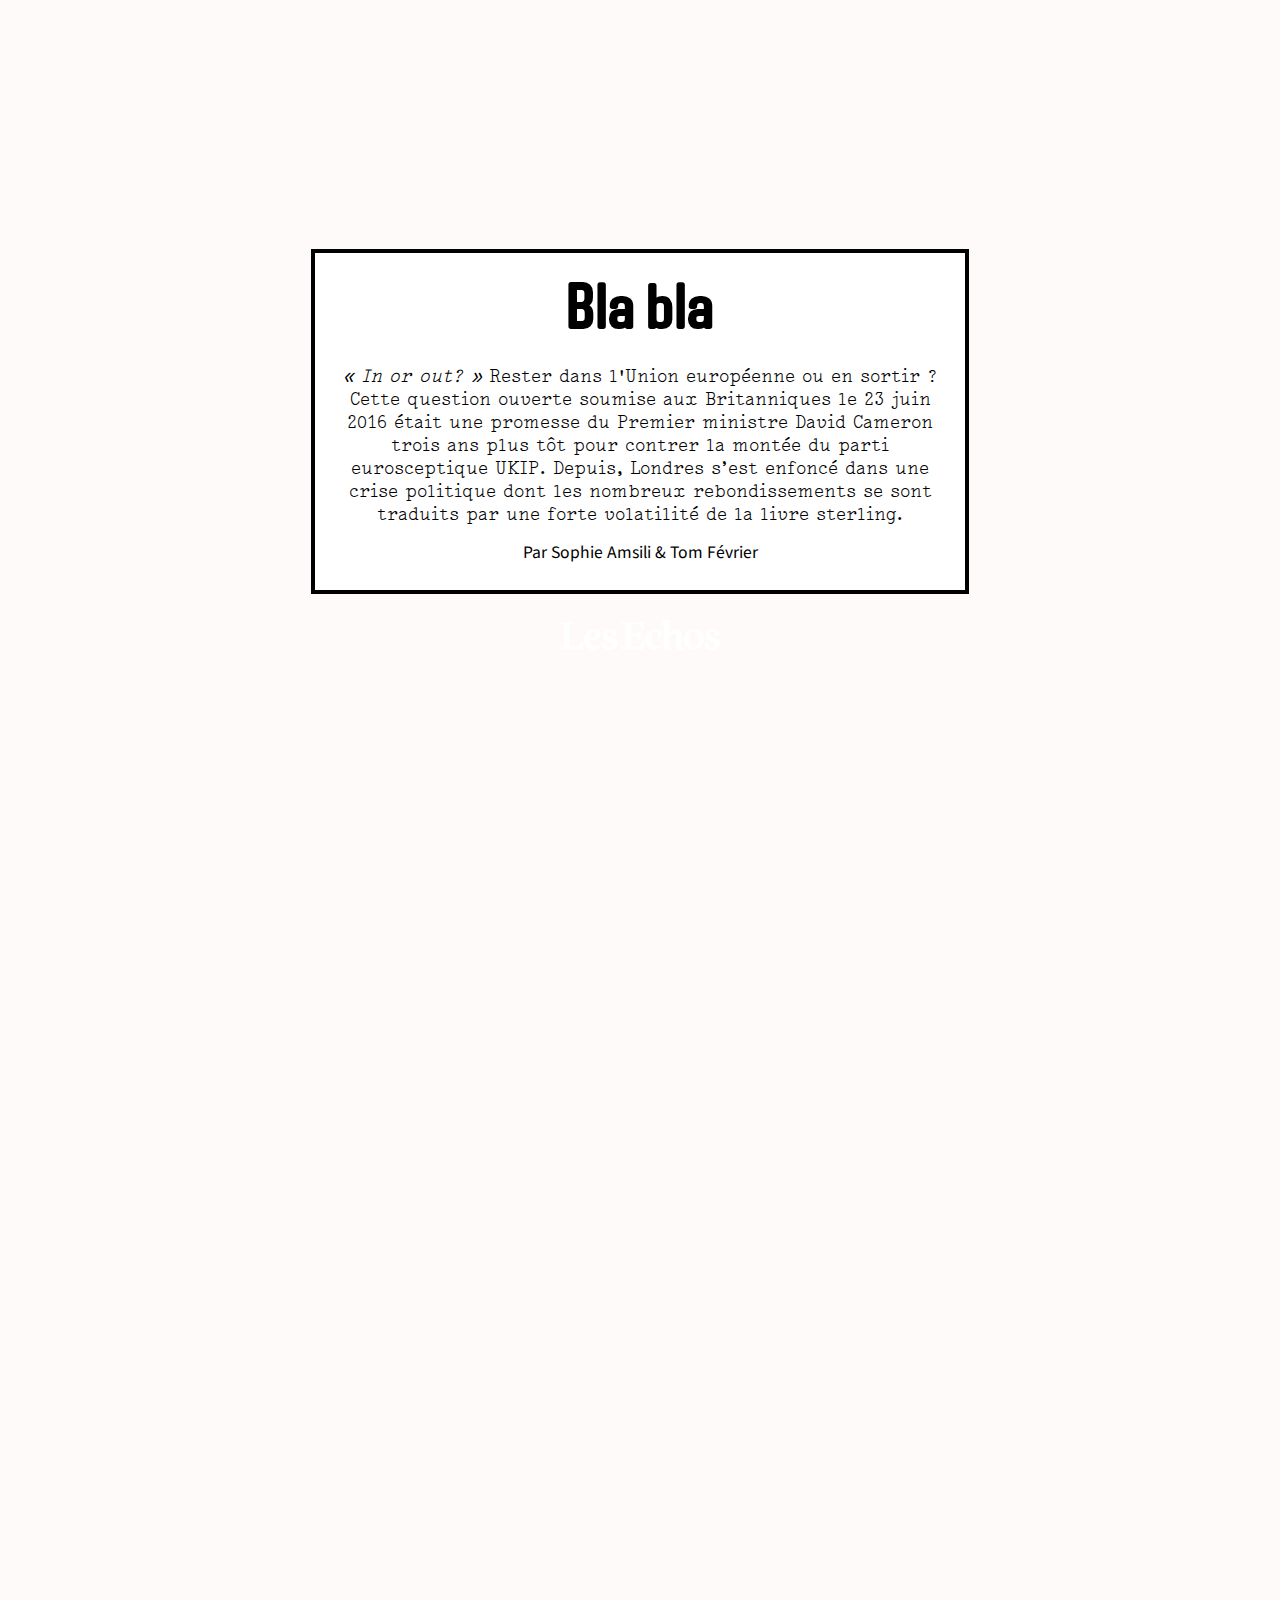
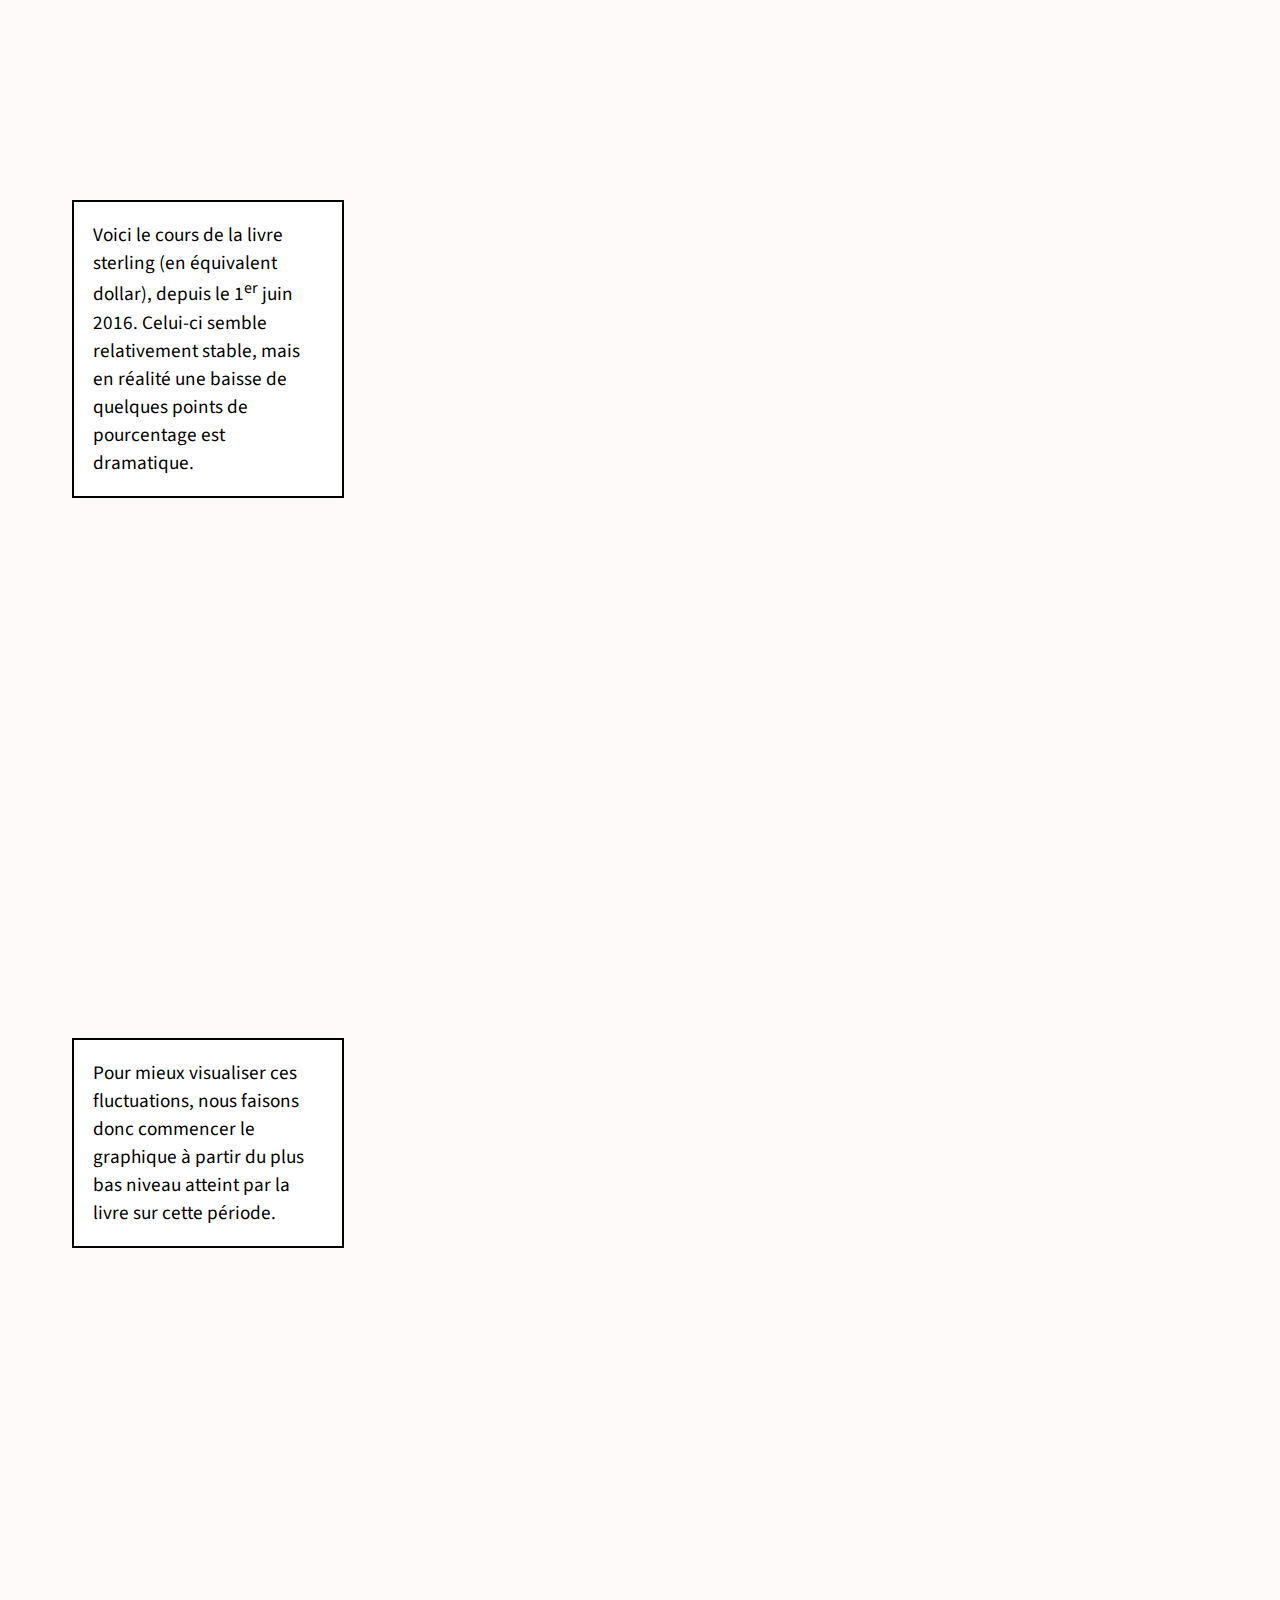
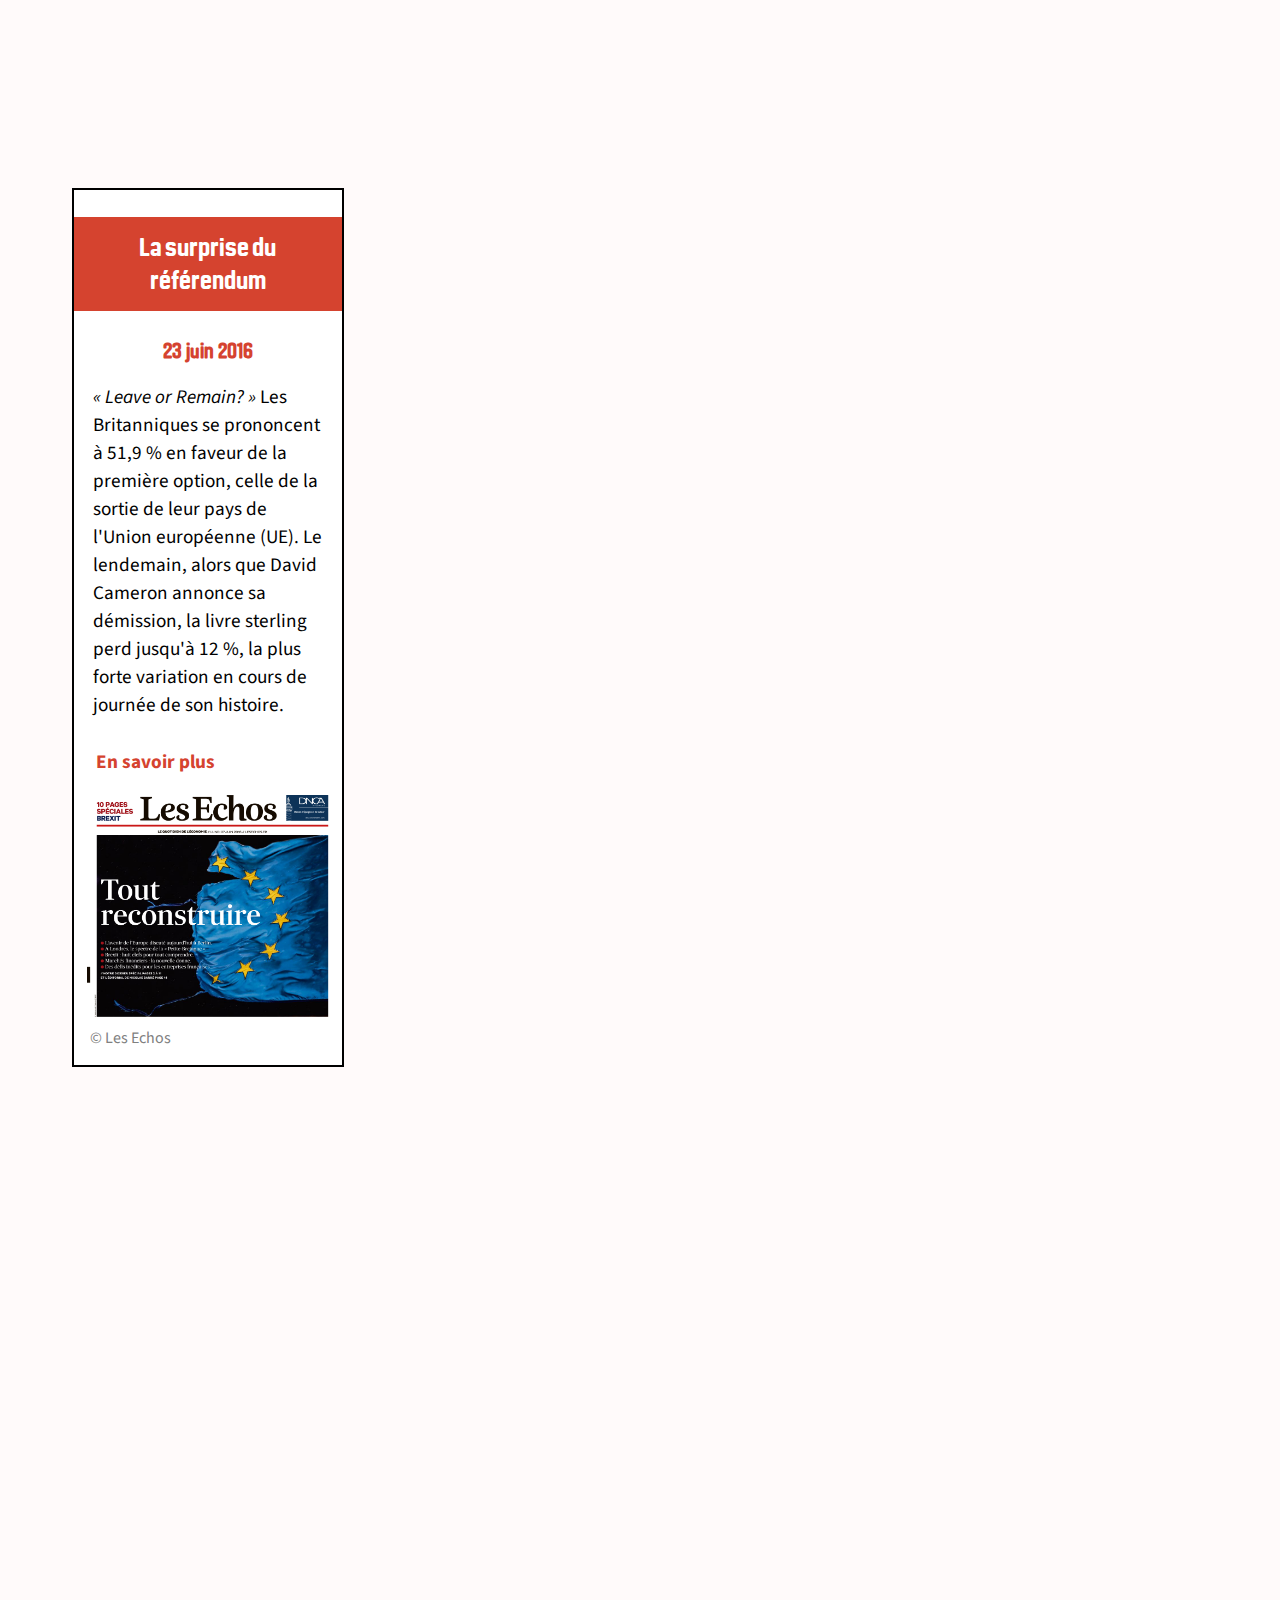
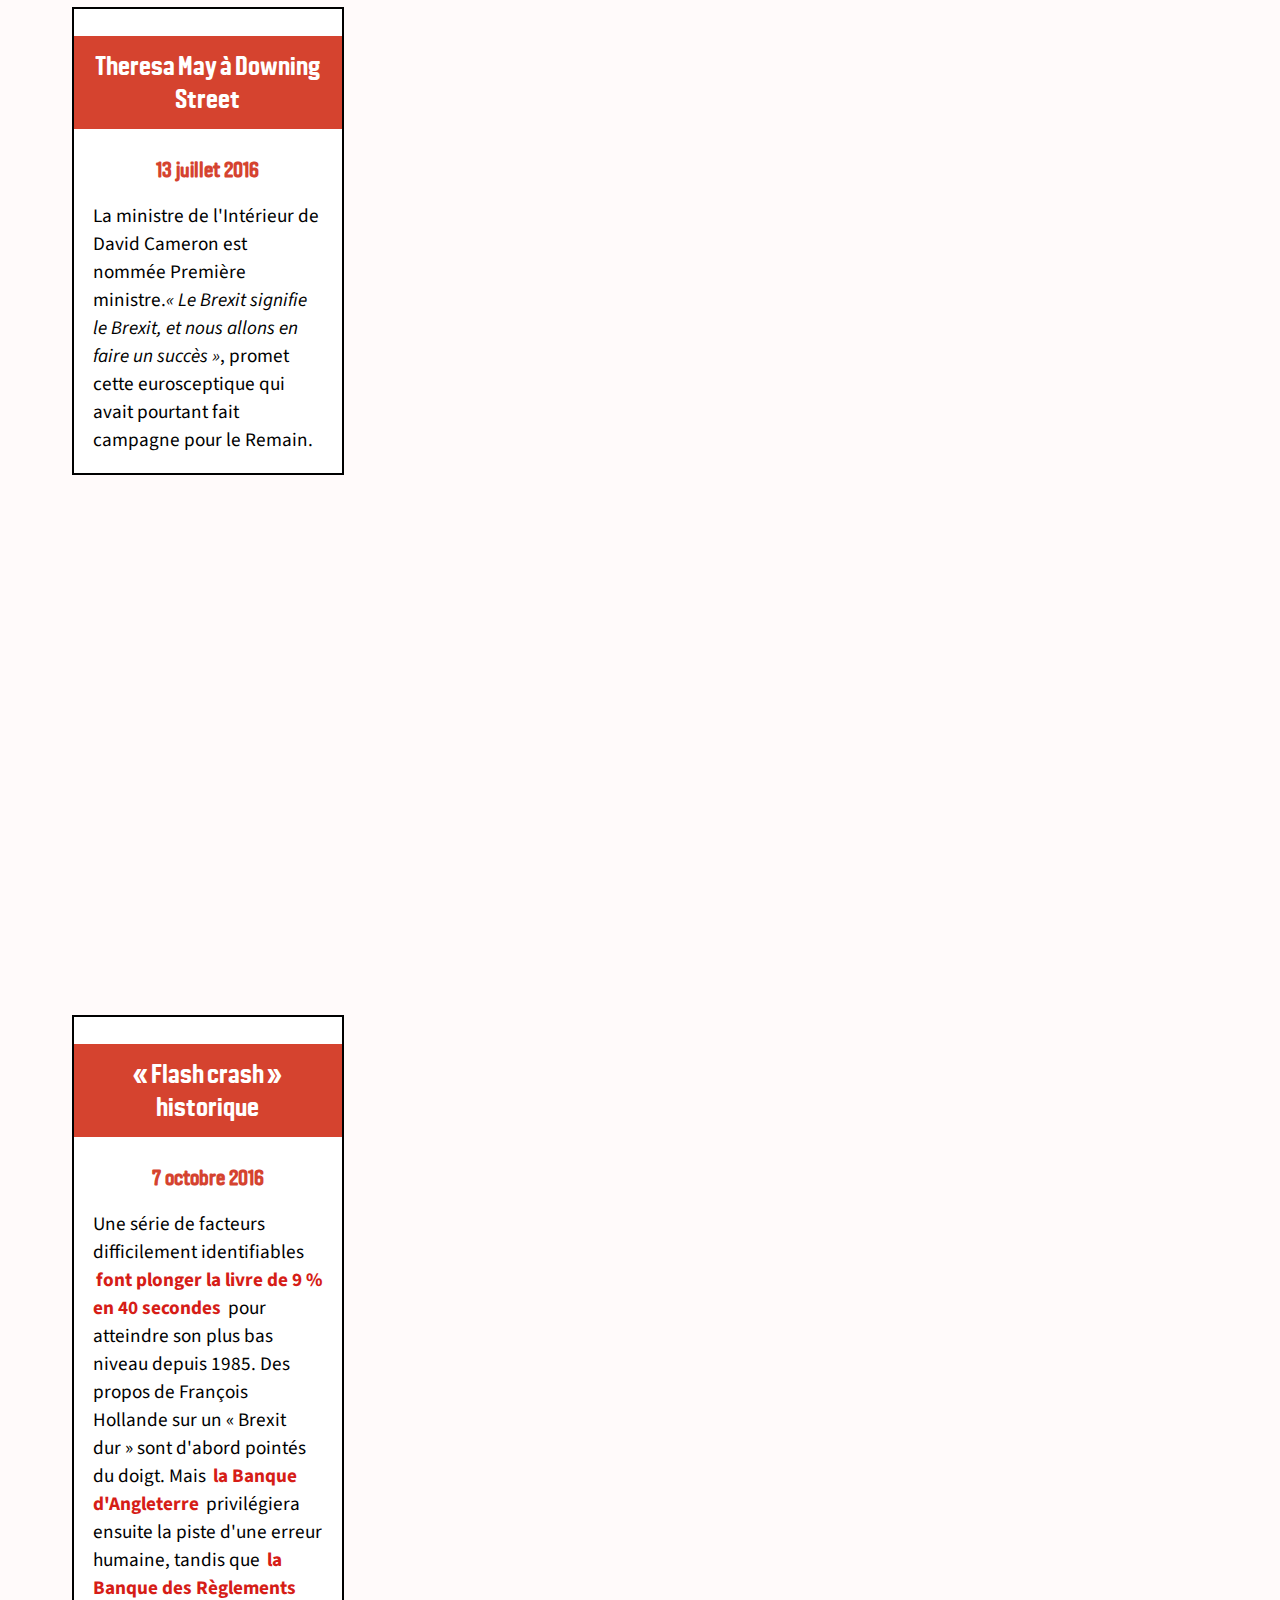
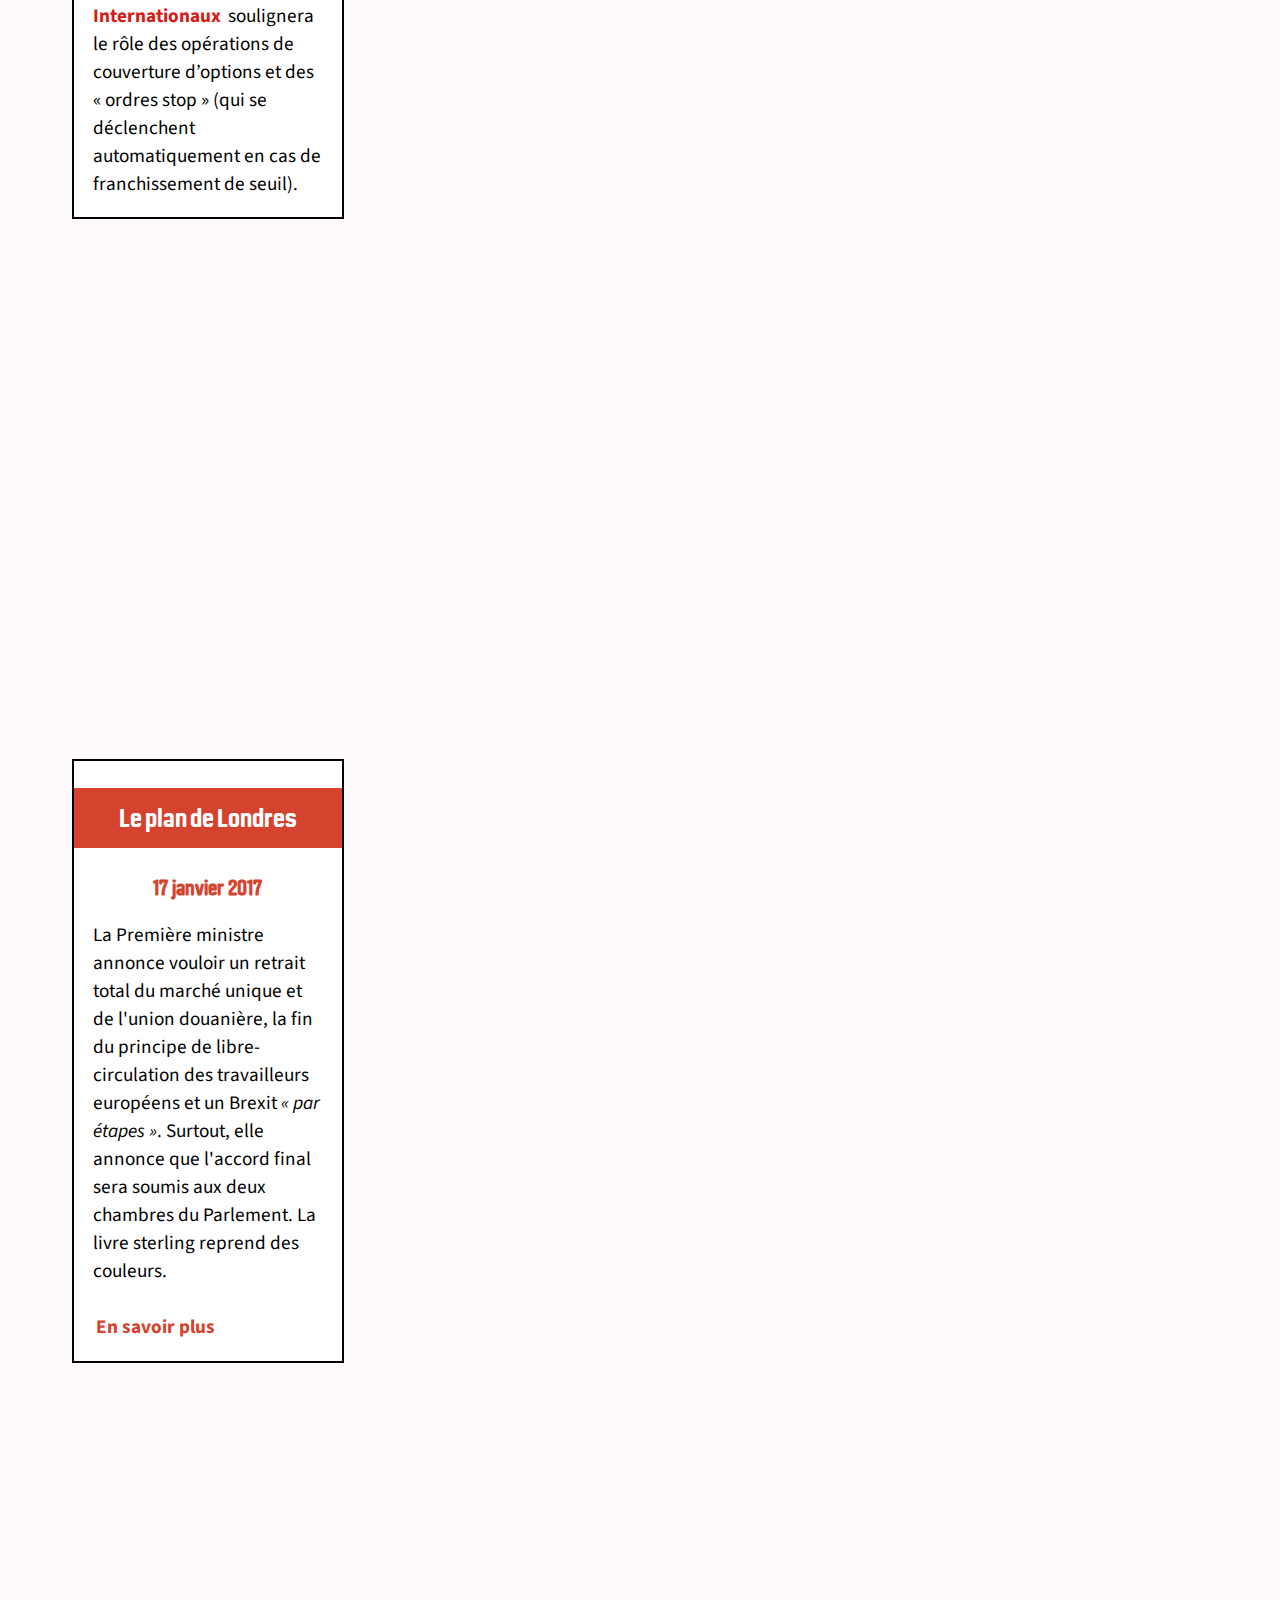
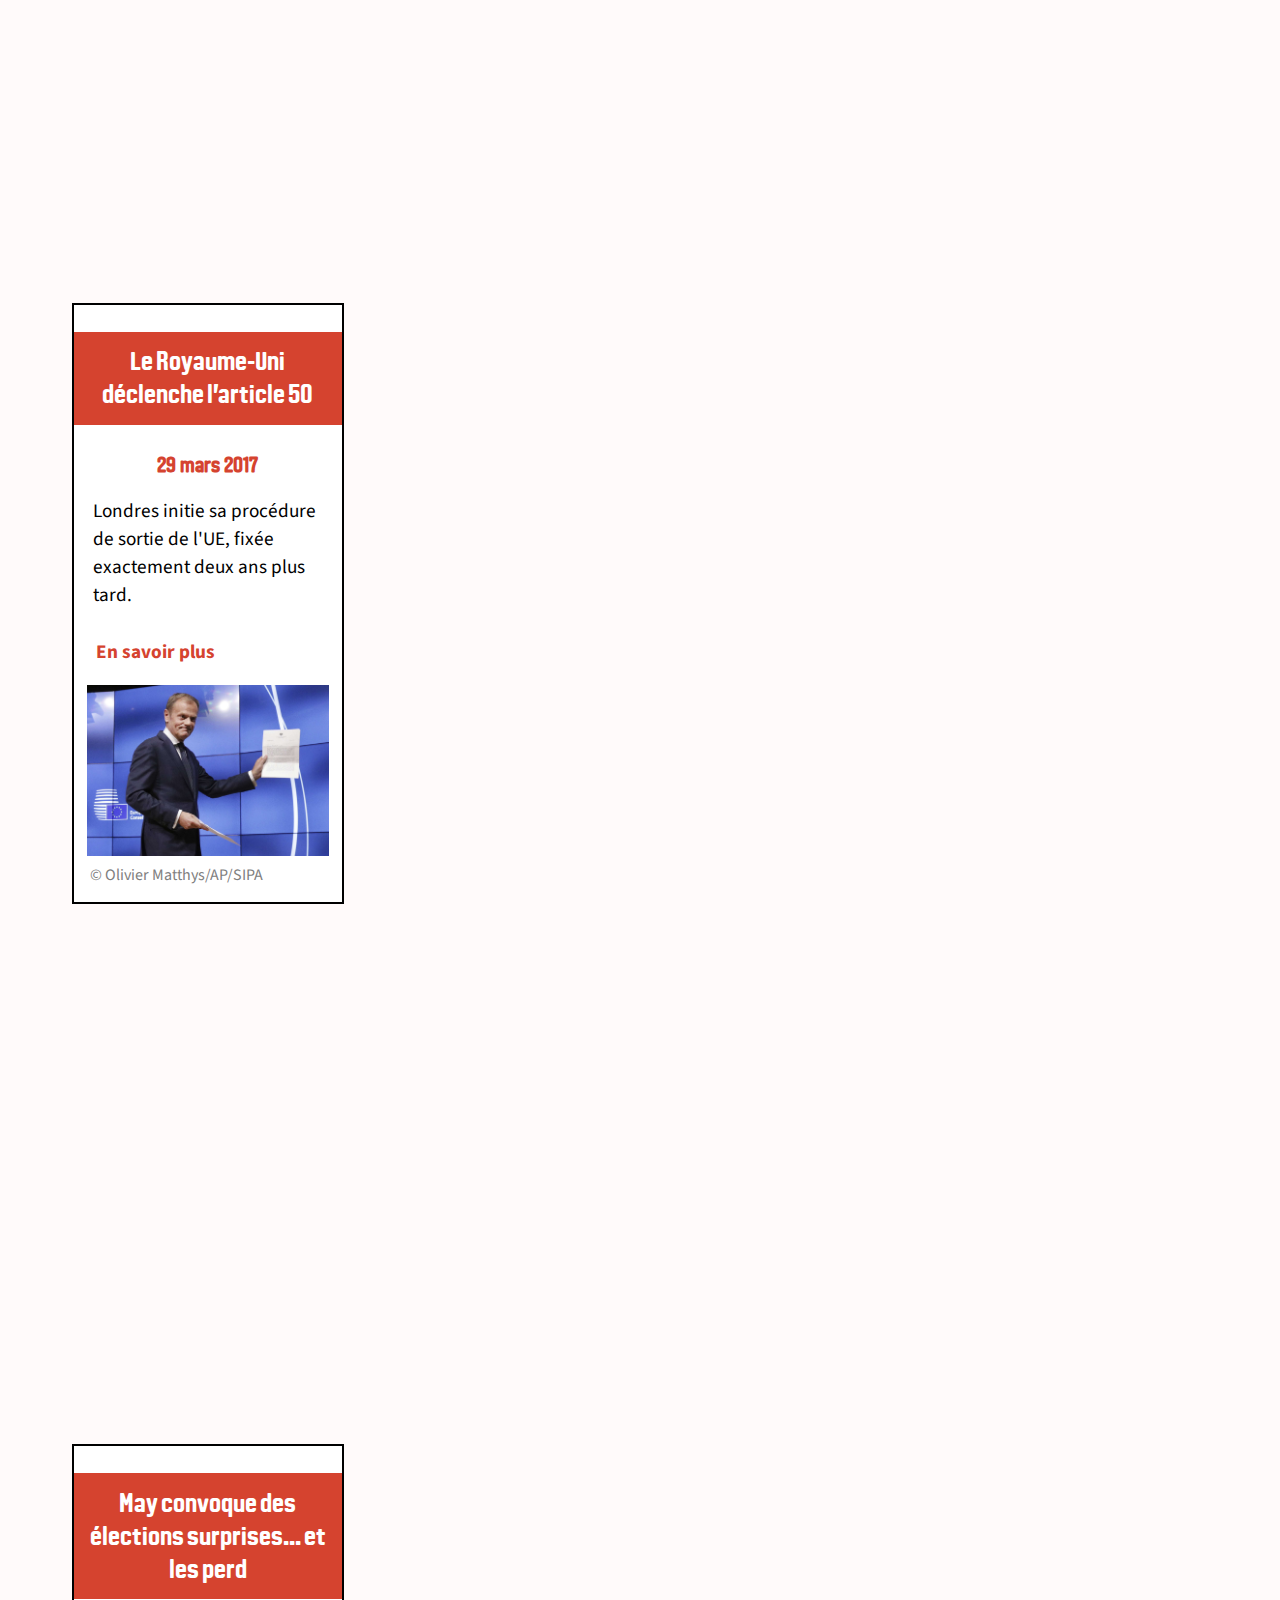
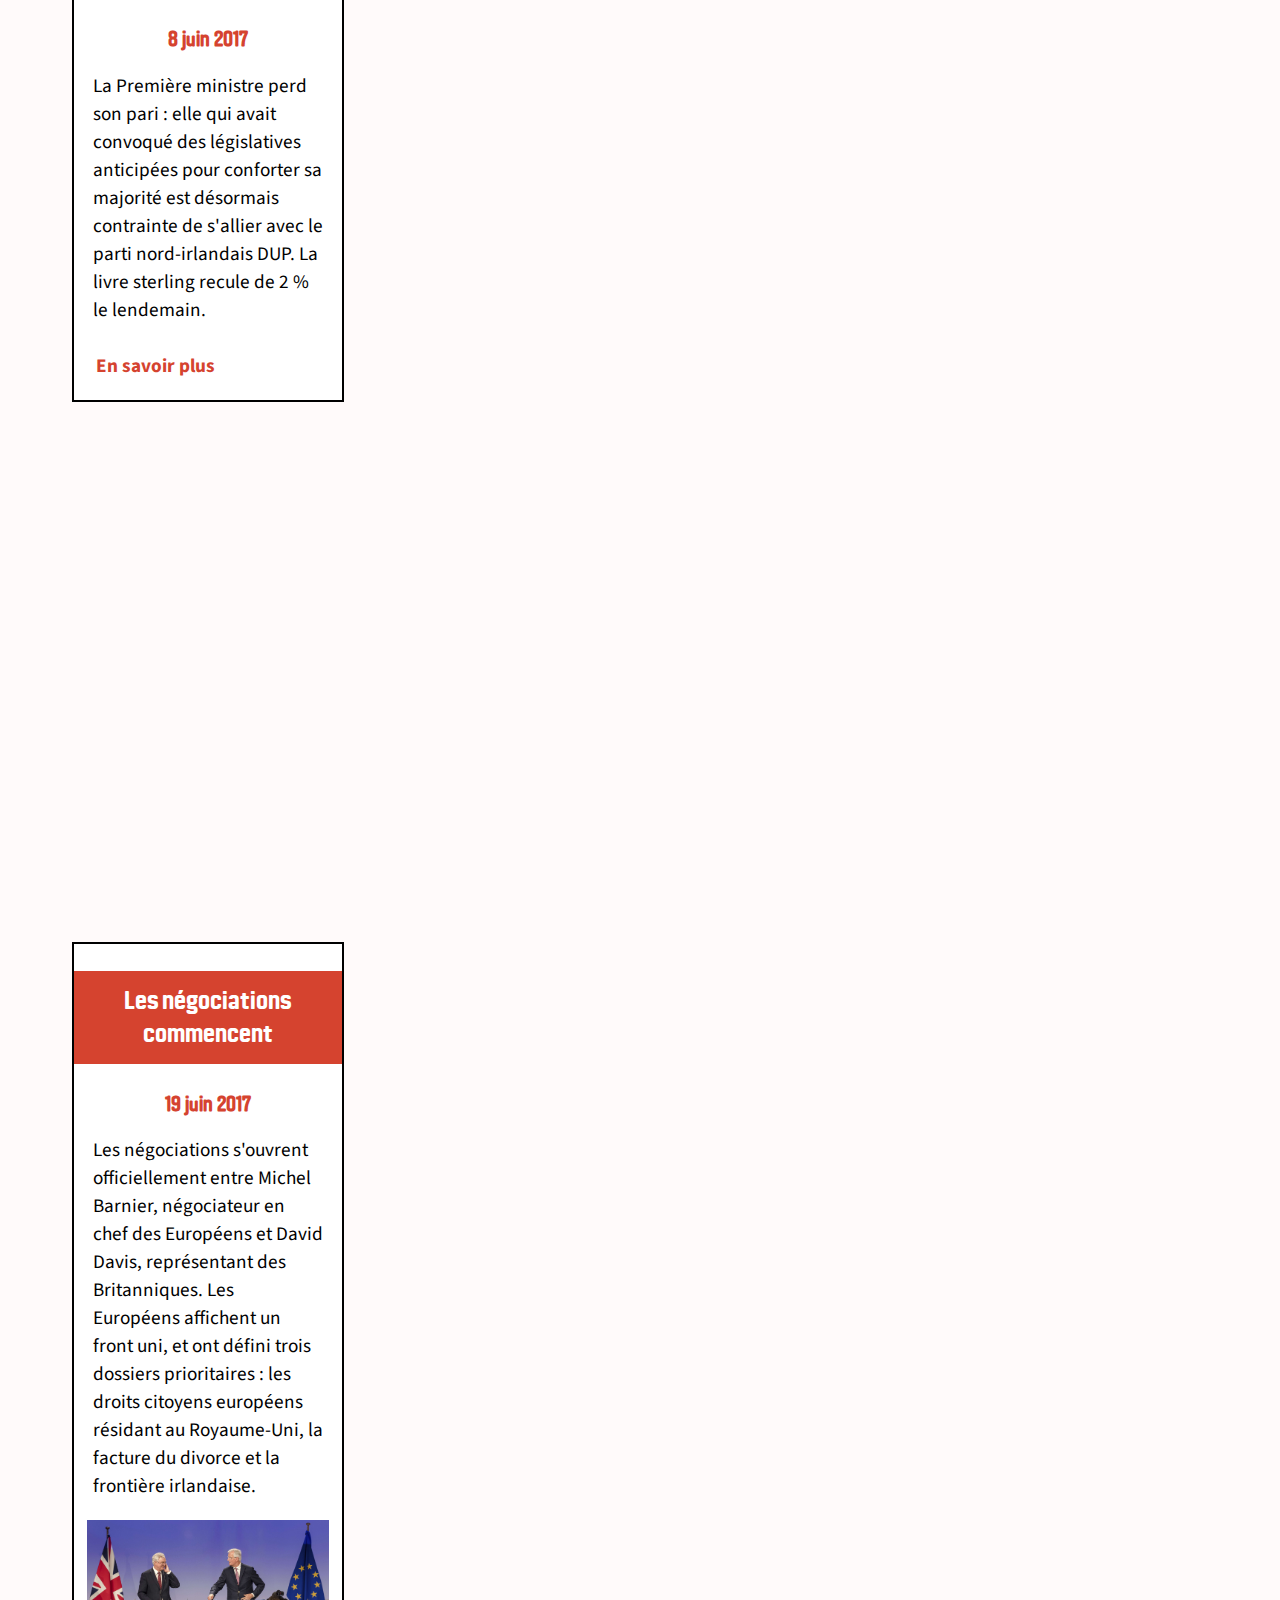
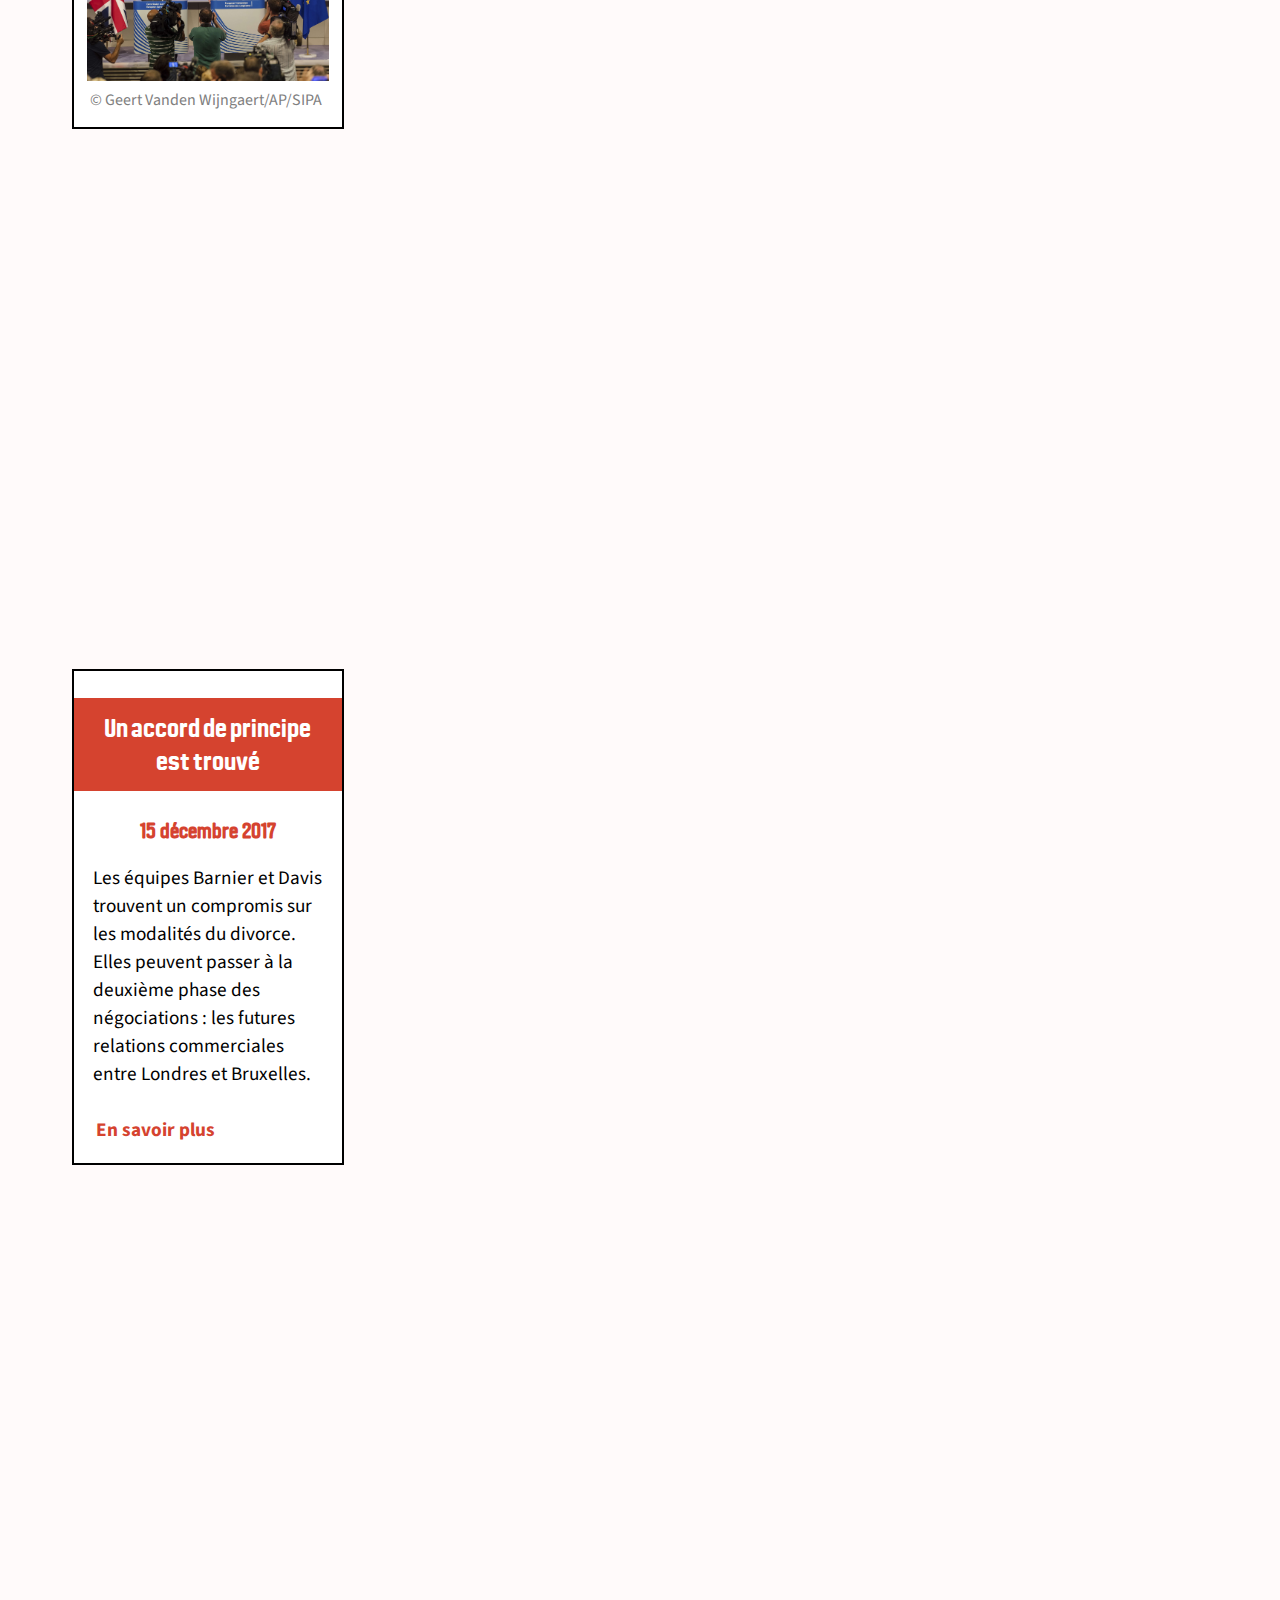
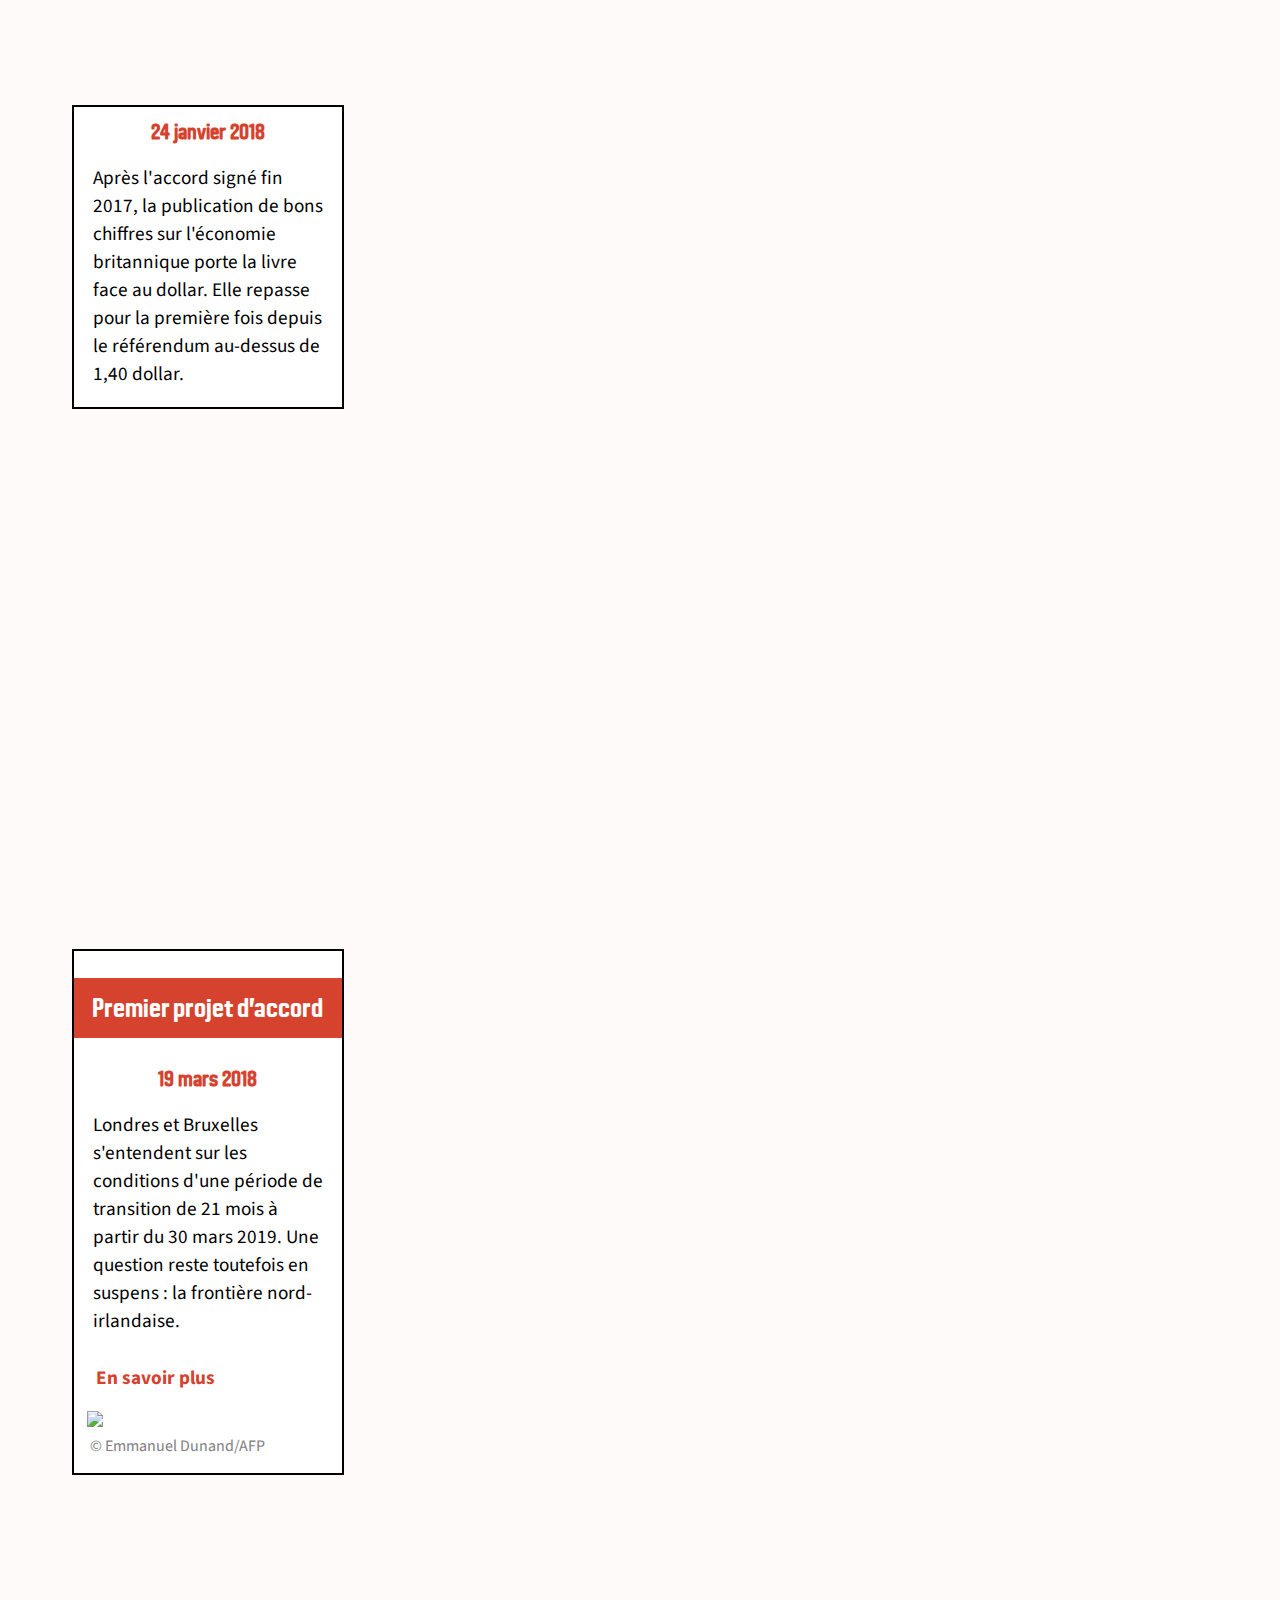
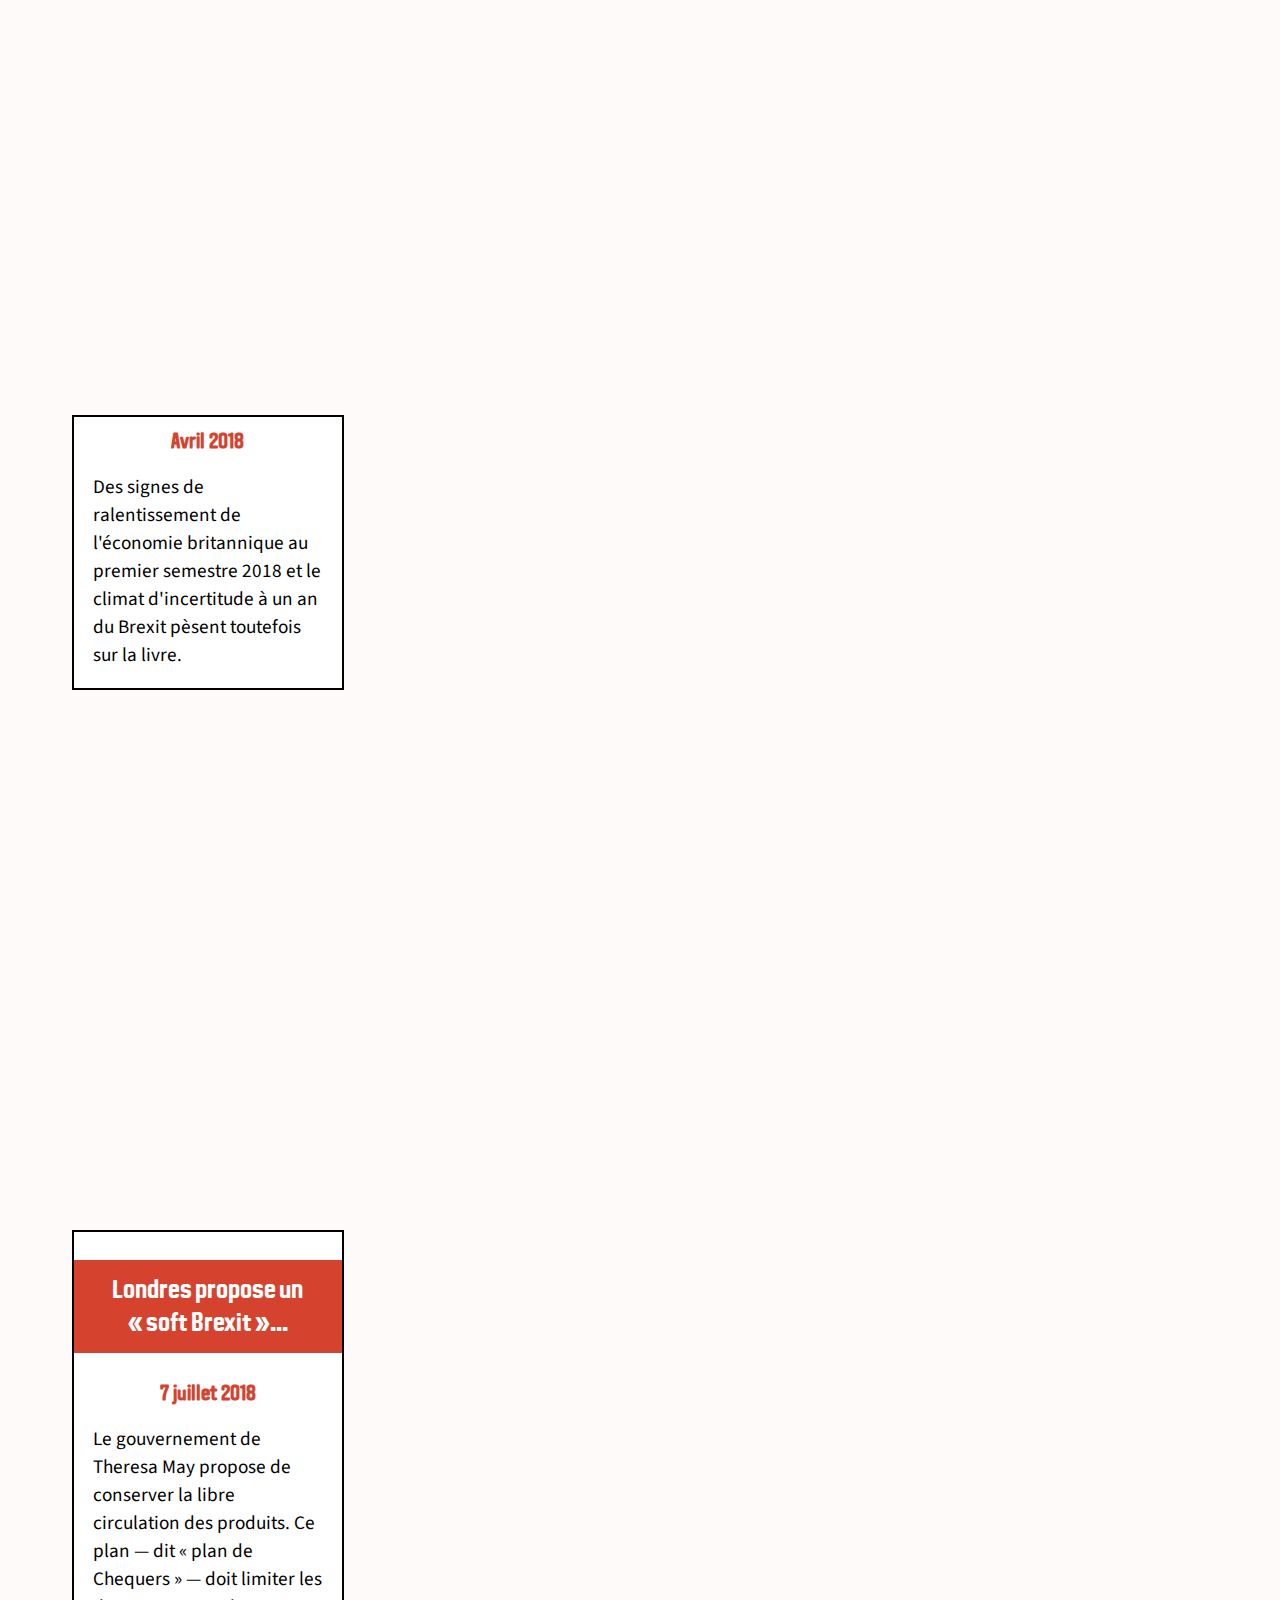
==== commit 59448dcf: "v2" ====
--- a/index.html
+++ b/index.html
@@ -38,7 +38,7 @@
 	xtsd = "https://logs1122";
 	xtsite = "542199";
 	xtn2 = "31";
-	xtpage = "dechets::andra";
+	xtpage = "brexit::livre";
 	xtdi = "";
 	xt_multc = "";
 	xt_an = "";
@@ -50,7 +50,7 @@
 	</script>
 	<script type="text/javascript" src="https://assets.lesechos.com/common/js/xtcore.js"></script>
 	<noscript>
-	<img width="1" height="1" alt="" src="https://logs1122.xiti.com/hit.xiti?s=542199&s2=31&p=dechets::andra&di=&an=&ac=" >
+	<img width="1" height="1" alt="" src="https://logs1122.xiti.com/hit.xiti?s=542199&s2=31&p=brexit::livre&di=&an=&ac=" >
 	</noscript>
 
 
@@ -228,8 +228,10 @@
     loadRates();
 
     function loadRates() {
+		// Charger les données à partir d'un fichier CSV
     	d3.csv('./source/livre.csv',
     		function(d) {
+				// Objet à retourner : conversion des champs
 	    		return {
 			        date: new Date(d.date),
 			        rate: +d.rate.replace(',', '.')
@@ -269,6 +271,7 @@
 		        drawAxes();
 		        drawLine();
 		       	createCircles();
+				createLegend();
 		    },
 
 		    // La fonction à appeler lorsque qu'une erreur survient dans le chargement
@@ -289,9 +292,11 @@
 		xScale.domain(d3.extent(rates, function(d) {
 			return d.date;
 		}));
+		// Echelle pour la ligne
 		yScaleStart.domain([0, d3.max(rates, function(d) {
 			return d.rate;
 		})]);
+		// Echelle pour les cercles
 		yScale.domain([
 			d3.min(rates, function(d) {
 				return d.rate;
@@ -303,7 +308,7 @@
 
 		// Créer les axes
 		xAxis = d3.axisBottom(xScale)
-			.ticks(d3.timeYear, 1)
+			.ticks(d3.timeYear, 1) // une graduation par année
 			.tickFormat(d3.timeFormat('jan %Y'))
 			.tickSizeOuter(0);
 		svg.append('g')
@@ -384,8 +389,9 @@
 			.attr('class', 'arrows');
 
 		for (let i = 0; i < events.length; i++) {
+			// Pour chaque événement, charger une flèche avec la bonne orientation
 			d3.xml(`./img/arrow${events[i].orientation}.svg`)
-				.mimeType("image/svg+xml")
+				mimeType('image/svg+xml')
 				.get(function(error, xml) {
 					let importedNode = document.importNode(xml.documentElement, true);
 					let path = d3.select(importedNode).select('path').node();
@@ -395,16 +401,37 @@
 						.attr('id', 'date' + events[i].date.toLocaleDateString('fr-FR').replace(/\//g, ''))
 						.style('opacity', 0);
 
-					arrow.node().appendChild(path);
-
-					let text = arrow.append('text')
-						.attr('class', 'annotation')
-						// ${d3.timeFormat('%d/%m/%Y')(events[i].date)} :
-						.text(`
-							${d3.format('.2f')(rates.filter(function(e) {
-								return e.date.getTime() == events[i].date.getTime();
-							})[0].rate)}
-						`);
+					arrow.node().appendChild(path); // Ajouter la flèche au groupe de classe "arrow"
+
+					let text;
+
+					// Si c'est le premier événement (référendum), ajouter "(Brexit)"
+					if (events[i].date.getTime() == new Date('6/23/2016').getTime()) {
+						text = arrow.append('text')
+							.attr('class', 'annotation');
+
+						text.append('tspan')
+							.text(`
+								${d3.format('.2f')(rates.filter(function(e) {
+									return e.date.getTime() == events[i].date.getTime();
+								})[0].rate)}
+							`);
+						text.append('tspan')
+							.attr('dy', 18)
+							.text("(Brexit)");
+					}
+
+					else {
+						text = arrow.append('text')
+							.attr('class', 'annotation')
+							.text(`
+								${d3.format('.2f')(rates.filter(function(e) {
+									return e.date.getTime() == events[i].date.getTime();
+								})[0].rate)}
+							`);
+					}
+
+					// Récupérer la hauteur du texte, les coordonnées du cercles correspondants et les dimensions de la flèche
 
 					let lineHeight = parseInt(text.style('font-size'));
 
@@ -415,6 +442,8 @@
 					let width = arrow.select('path').node().getBBox().width;
 					let height = arrow.select('path').node().getBBox().height;
 
+					// Positionnement en fonction de l'orientation de la flèche
+
 					switch(events[i].orientation) {
 
 						case 'NW':
@@ -423,6 +452,9 @@
 								.attr('x', width)
 								.attr('y', height + 15)
 								.attr('text-anchor', 'middle');
+							text.selectAll('tspan')
+								.attr('x', width)
+								.attr('text-anchor', 'middle');
 							break;
 
 						case 'SW':
@@ -431,6 +463,9 @@
 								.attr('x', width)
 								.attr('y', lineHeight/2)
 								.attr('text-anchor', 'start');
+							text.selectAll('tspan')
+								.attr('x', width)
+								.attr('text-anchor', 'start');
 							break;
 
 						case 'NE':
@@ -439,6 +474,9 @@
 								.attr('x', 0)
 								.attr('y', height + lineHeight)
 								.attr('text-anchor', 'middle');
+							text.selectAll('tspan')
+								.attr('x', 0)
+								.attr('text-anchor', 'middle');
 							break;
 
 						case 'SE':
@@ -447,12 +485,37 @@
 								.attr('x', 0)
 								.attr('y', lineHeight/2)
 								.attr('text-anchor', 'end');
+							text.selectAll('tspan')
+								.attr('x', 0)
+								.attr('text-anchor', 'end');
 
 					}
 
 
 				});
 		}
+
+	}
+
+	function createLegend() {
+
+		// Créer la légende
+
+		let legend = svg.append('text')
+			.attr('class', 'legend')
+			.attr('x', xScale(new Date('4/1/2017')))
+			.attr('y', yScale(1.42))
+			.attr('text-anchor', 'middle')
+			.style('opacity', 0);
+
+		legend.append('tspan')
+			.text("La livre sterling");
+
+		legend.append('tspan')
+			.attr('dy', parseInt(legend.style('font-size')))
+			.attr('x', xScale(new Date('4/1/2017')))
+			.attr('text-anchor', 'middle')
+			.text("face au dollar");
 
 	}
 
@@ -468,6 +531,8 @@
 
 
 	function changeYScale() {
+
+		// Faire commencer l'échelle Y au minimum des données et non à 0
 
 		yScaleStart.domain(yScale.domain());
 
@@ -507,10 +572,16 @@
 			.transition()
 			.duration(500)
 				.style('opacity', 0);
+
+		svg.select('.legend')
+			.transition()
+			.duration(500)
+				.style('opacity', 0);
 	}
 
 
 	function animateLine() {
+		// Animer la ligne du début à la fin
 		line
 			.transition()
 			.duration(2000)
@@ -524,8 +595,11 @@
 
 	function animateLineTo(date) {
 
+		// Animer la ligne jusqu'à une certaine date
+
 		let lineLength = line.node().getTotalLength();
 
+		// On cherche la longueur (approximative) de la ligne à la date donnée
 		for (var n = 0; n < lineLength; n += 0.001*lineLength) {
 			let coords = line.node().getPointAtLength(n);
 			if (coords.x >= xScale(date)) break;
@@ -533,43 +607,45 @@
 
 		// n -= 0.001*lineLength;
 
+		// Animation de la ligne
 		line
 			.transition()
 			.duration(1000)
 				.attr('stroke-dashoffset', lineLength - n)
 				.style('opacity', 1);
 
-
 		setTimeout(function() {
 
 			let currentLength = line.attr('stroke-dashoffset');
 
 			svg.selectAll('circle').each(function(d, i) {
+				// Si le cercle et la flèche sont sur la ligne qu'on vient d'animer alors les afficher
 				if ((d3.select(this).attr('r') == 0) && (d3.select(this).attr('cx') <= line.node().getPointAtLength(lineLength - currentLength).x)) {
 
 					d3.select(this)
-					.transition()
-					.duration(500)
-						.attr('r', 6);
+						.transition()
+						.duration(500)
+							.attr('r', 6);
 
 					d3.select(`#date${date.toLocaleDateString('fr-FR').replace(/\//g, '')}`)
-					.transition()
-					.duration(500)
-						.style('opacity', 1);
+						.transition()
+						.duration(500)
+							.style('opacity', 1);
 
 
 				}
+				// Si le cercle et la flèche sont sur la ligne qu'on vient d'effacer alors les effacer
 				if ((d3.select(this).attr('r') == 6) && (d3.select(this).attr('cx') > line.node().getPointAtLength(lineLength - currentLength).x)) {
 
 					d3.select(this)
-					.transition()
-					.duration(500)
-						.attr('r', 0);
-
-					d3.select(`.arrow:nth-child(${i+1})`)
-					.transition()
-					.duration(500)
-						.style('opacity', 0);
+						.transition()
+						.duration(500)
+							.attr('r', 0);
+
+					d3.select(`#date${date.toLocaleDateString('fr-FR').replace(/\//g, '')}`)
+						.transition()
+						.duration(500)
+							.style('opacity', 0);
 
 				}
 			});
@@ -591,6 +667,10 @@
 			line
 				.attr('stroke-dasharray', `${lineLength} ${lineLength}`)
 				.attr('stroke-dashoffset', lineLength)
+			svg.select('.legend')
+				.transition()
+				.duration(500)
+					.style('opacity', 1);
 		}, 500);
 
 	}
@@ -601,9 +681,9 @@
 	//Twitter
 	(function() {
 
-		  var getPostTitle = "La carte de France des déchets nucléaires",
+		  var getPostTitle = "",
 		    linkElement = document.getElementById("tweet-this-post"),
-		    getPostLink = "https://media.lesechos.fr/infographie/andra/"
+		    getPostLink = "https://media.lesechos.fr/infographie/brexit-livre/"
 
 		  linkElement.setAttribute("href", getPostLink);
 
@@ -621,7 +701,7 @@
 
 	//Facebook
 	var fbButton = document.getElementById('fb-share-button');
-	var url = "https://media.lesechos.fr/infographie/andra/"
+	var url = "https://media.lesechos.fr/infographie/brexit-livre/"
 
 	fbButton.addEventListener('click', function() {
 	    window.open('https://www.facebook.com/sharer/sharer.php?u=' + url,
@@ -659,13 +739,6 @@
 
 		$("#timer").css("width", pourcentPage+"%")
 
-
-		var line = $('.line').get(0);
-
-		// if (animateOnScroll) {
-
-		// }
-
 	});
 
 
@@ -686,29 +759,29 @@
 
 	// Charger les tooltips
 	$(window).load(function () {
-		//Tooltips
-		$(function() {
-		  var positionCentre = { my: 'center bottom-40', at: 'center top' };
-		  $("svg").tooltip({
-		        track: true,
-		        show: {
-		          effect: "fade",
-		            duration: 0
-		        },
-		        hide: {
-		            effect: "fade",
-		            duration: 100
-		        },
-		        position: positionCentre,
-		      // Objets concernés par les tooltips
-		      items: "circle",
-		        content: function() {
-		        	//Attribut de l'objet à mettre dans les tooltips
-		      		return $( this ).attr( "title" );
-		        }
-		     });
-
-		})
+	// 	//Tooltips
+	// 	$(function() {
+	// 	  var positionCentre = { my: 'center bottom-40', at: 'center top' };
+	// 	  $("svg").tooltip({
+	// 	        track: true,
+	// 	        show: {
+	// 	          effect: "fade",
+	// 	            duration: 0
+	// 	        },
+	// 	        hide: {
+	// 	            effect: "fade",
+	// 	            duration: 100
+	// 	        },
+	// 	        position: positionCentre,
+	// 	      // Objets concernés par les tooltips
+	// 	      items: "circle",
+	// 	        content: function() {
+	// 	        	//Attribut de l'objet à mettre dans les tooltips
+	// 	      		return $( this ).attr( "title" );
+	// 	        }
+	// 	     });
+	//
+	// 	})
 
 
 		//Centrer intro
@@ -776,6 +849,7 @@
 			</div>
 			<div class='step' data-date='6/23/16'>
 				<h3>La surprise du référendum</h3>
+				<h4>23 juin 2016</h4>
 				<p><i>&laquo;&nbsp;Leave or Remain?&nbsp;&raquo;</i> Les Britanniques se prononcent à 51,9&nbsp;% en faveur de la première option, celle de la sortie de leur pays de l'Union européenne (UE). Le lendemain, alors que David Cameron annonce sa démission, la livre sterling perd jusqu'à 12&nbsp;%, la plus forte variation en cours de journée de son histoire.</p>
 				<p class='link'><a href='https://www.lesechos.fr/2016/06/krach-de-la-livre-sterling-210497' target='_blank'>En savoir plus</a></p>
 				<img src='./img/UNE Echos Brexit - copie.jpg' />
@@ -783,10 +857,12 @@
 			</div>
 			<div class='step' data-date='7/13/16'>
 				<h3>Theresa May à Downing Street</h3>
-				<p>La ministre de l'Intérieur de David Cameron est nommée Première ministre.<i>&laquo;&nbsp;Le Brexit signifie le Brexit, et nous allons en faire un succès, promet cette eurosceptique qui avait pourtant fait campagne pour le Remain.&nbsp;&raquo;</i></p>
+				<h4>13 juillet 2016</h4>
+				<p>La ministre de l'Intérieur de David Cameron est nommée Première ministre.<i>&laquo;&nbsp;Le Brexit signifie le Brexit, et nous allons en faire un succès&nbsp;&raquo;</i>, promet cette eurosceptique qui avait pourtant fait campagne pour le Remain.</p>
 			</div>
 			<div class='step' data-date='10/7/16'>
 				<h3>&laquo;&nbsp;Flash crash&nbsp;&raquo; historique</h3>
+				<h4>7 octobre 2016</h4>
 				<p>Une série de facteurs difficilement identifiables <a href='https://www.lesechos.fr/2016/10/la-livre-sterling-chute-la-bourse-de-londres-frole-un-record-213124' target='_blank'>font plonger la livre de 9&nbsp;% en 40 secondes</a> pour atteindre son plus bas niveau depuis 1985. Des propos de François Hollande sur un &laquo;&nbsp;Brexit dur&nbsp;&raquo; sont d'abord pointés du doigt. Mais <a href='https://www.lesechos.fr/2016/12/flash-crash-de-la-livre-sterling-la-piste-de-lerreur-humaine-235946' target='_blank'>la Banque d'Angleterre</a> privilégiera ensuite la piste d'une erreur humaine, tandis que <a href='https://www.lesechos.fr/2017/01/la-bri-livre-sa-version-du-flash-crash-historique-de-la-livre-sterling-159958' target='_blank'>la Banque des Règlements Internationaux</a> soulignera le rôle des opérations de couverture d’options et des &laquo;&nbsp;ordres stop&nbsp;&raquo; (qui se déclenchent automatiquement en cas de franchissement de seuil).</p>
 				<!-- <p class='link'><a href='https://www.lesechos.fr/2016/10/la-livre-sterling-chute-la-bourse-de-londres-frole-un-record-213124'>En savoir plus</a></p>
 				<p class='link'><a href='https://www.lesechos.fr/2016/12/flash-crash-de-la-livre-sterling-la-piste-de-lerreur-humaine-235946'>En savoir plus</a></p>
@@ -794,11 +870,13 @@
 			</div>
 			<div class='step' data-date='1/17/17'>
 				<h3>Le plan de Londres</h3>
+				<h4>17 janvier 2017</h4>
 				<p>La Première ministre annonce vouloir un retrait total du marché unique et de l'union douanière, la fin du principe de libre-circulation des travailleurs européens et un Brexit <i>&laquo;&nbsp;par étapes&nbsp;&raquo;</i>. Surtout, elle annonce que l'accord final sera soumis aux deux chambres du Parlement. La livre sterling reprend des couleurs.</p>
 				<p class='link'><a href='https://www.lesechos.fr/2017/01/marche-unique-immigration-theresa-may-devoile-son-plan-pour-le-brexit-159537' target='_blank'>En savoir plus</a></p>
 			</div>
 			<div class='step' data-date='3/29/17'>
 				<h3>Le Royaume-Uni déclenche l'article 50</h3>
+				<h4>29 mars 2017</h4>
 				<p>Londres initie  sa procédure de sortie de l'UE, fixée exactement deux ans plus tard.</p>
 				<p class='link'><a href='https://www.lesechos.fr/2017/03/brexit-theresa-may-donne-le-coup-denvoi-de-deux-ans-de-negociations-163536' target='_blank'>En savoir plus</a></p>
 				<img src='./img/29 mars 2017- Tusk Lettre-SIPA.jpg' />
@@ -806,36 +884,43 @@
 			</div>
 			<div class='step' data-date='6/9/17'>
 				<h3>May convoque des élections surprises... et les perd</h3>
+				<h4>8 juin 2017</h4>
 				<p>La Première ministre perd son pari&nbsp;: elle qui avait convoqué des législatives anticipées pour conforter sa majorité est désormais contrainte de s'allier avec le parti nord-irlandais DUP. La livre sterling recule de 2&nbsp;% le lendemain.</p>
 				<p class='link'><a href='https://www.lesechos.fr/2017/06/legislatives-au-royaume-uni-theresa-may-perd-sa-majorite-absolue-172863' target='_blank'>En savoir plus</a></p>
 			</div>
 			<div class='step' data-date='6/19/17'>
 				<h3>Les négociations commencent</h3>
+				<h4>19 juin 2017</h4>
 				<p>Les négociations s'ouvrent officiellement entre Michel Barnier, négociateur en chef des Européens et David Davis, représentant des Britanniques. Les Européens affichent un front uni, et ont défini trois dossiers prioritaires&nbsp;: les droits citoyens européens résidant au Royaume-Uni, la facture du divorce et la frontière irlandaise.</p>
 				<img src='./img/19 juin 2017-Nego Brexit Barnier Davis-SIPA.jpg' />
 				<p class='caption'> © Geert Vanden Wijngaert/AP/SIPA</p>
 			</div>
 			<div class='step' data-date='12/15/17'>
 				<h3>Un accord de principe est trouvé</h3>
+				<h4>15 décembre 2017</h4>
 				<p>Les équipes Barnier et Davis trouvent un compromis sur les modalités du divorce. Elles peuvent passer à la deuxième phase des négociations&nbsp;: les futures relations commerciales entre Londres et Bruxelles.</p>
 				<p class='link'><a href='https://www.lesechos.fr/2017/12/brexit-un-accord-a-ete-trouve-entre-londres-et-bruxelles-189301'>En savoir plus</a></p>
 			</div>
 			<div class='step' data-date='1/24/18'>
+				<h4>24 janvier 2018</h4>
 				<p>Après l'accord signé fin 2017, la publication de bons chiffres sur l'économie britannique porte la livre face au dollar. Elle repasse pour la première fois depuis le référendum au-dessus de 1,40 dollar.</p>
 			</div>
 			<div class='step' data-date='3/19/18'>
 				<h3>Premier projet d'accord</h3>
+				<h4>19 mars 2018</h4>
 				<p>Londres et Bruxelles s'entendent sur les conditions d'une période de transition de 21 mois à partir du 30 mars 2019. Une question reste toutefois en suspens&nbsp;: la frontière nord-irlandaise.</p>
 				<p class='link'><a href='https://www.lesechos.fr/2018/03/brexit-la-livre-sterling-grimpe-apres-laccord-de-transition-986972' target='_blank'>En savoir plus</a></p>
 				<img src='./img/19 mars 2018-Accord Signature-AFP.jpg' />
 				<p class='caption'> © Emmanuel Dunand/AFP</p>
 			</div>
 			<div class='step' data-date='4/1/18'>
+				<h4>Avril 2018</h4>
 				<p>Des signes de ralentissement de l'économie britannique au premier semestre 2018 et le climat d'incertitude à un an du Brexit pèsent toutefois sur la livre.</p>
 			</div>
 
 			<div class='step' data-date='7/7/18'>
 				<h3>Londres propose un &laquo;&nbsp;soft Brexit&nbsp;&raquo;...</h3>
+				<h4>7 juillet 2018</h4>
 				<p>Le gouvernement de Theresa May propose de conserver la libre circulation des produits. Ce plan &mdash; dit  &laquo;&nbsp;plan de Chequers&nbsp;&raquo; &mdash; doit limiter les dommages pour les entreprises et surtout régler la question irlandaise. Mais il entraîne le départ de ministres  &laquo;&nbsp;hard-brexiters&nbsp;&raquo; dans les jours suivants&nbsp;: le ministre du Brexit David Davis puis celui des Affaires étrangères Boris Johnson.</p>
 				<p class='link'><a href='https://www.lesechos.fr/2018/07/londres-choisit-la-voie-du-soft-brexit-975307' target='_blank'>En savoir plus</a></p>
 				<img src='./img/7 juillet 2018-May-Chequers-SIPA.jpg' />
@@ -843,6 +928,7 @@
 			</div>
 			<div class='step' data-date='9/20/18'>
 				<h3>... qui est rejeté par l'UE</h3>
+				<h4>20 septembre 2018</h4>
 				<p>Réunis en sommet à Salzbourg, les dirigeants européens infligent un camouflet à la Première ministre britannique en rejetant son plan.</p>
 				<p class='link'><a href='https://www.lesechos.fr/monde/europe/brexit-le-camouflet-de-salzbourg-accroit-encore-la-pression-sur-theresa-may-139749' target='_blank'>En savoir plus</a></p>
 				<img src='./img/Sommet europeen 21 mars 2019-AFP.jpg' />
@@ -850,11 +936,13 @@
 			</div>
 			<div class='step' data-date='11/14/18'>
 				<h3>Un accord est signé, nouvelle vague de départs</h3>
+				<h4>14 novembre 2018</h4>
 				<p>Theresa May signe à Bruxelles un accord technique qui prévoit de laisser l'ensemble du Royaume-Uni dans l'union douanière avec l'UE. Il reste à le faire valider par le Parlement. Quatre ministres ou secrétaires d'Etat du gouvernement démissionnent le lendemain, dont Dominic Raab, le nouveau ministre en charge du Brexit.</p>
 				<p class='link'><a href='https://www.lesechos.fr/monde/europe/accord-sur-le-brexit-may-peine-a-obtenir-le-soutien-de-son-gouvernement-147576' target='_blank'>En savoir plus</a></p>
 			</div>
 			<div class='step' data-date='12/11/18'>
 				<h3>La bataille du Parlement commence</h3>
+				<h4>11 décembre 2018</h4>
 				<p>Face à l'hostilité affichée par son parti, Theresa May reporte le vote à la Chambre des Communes et tente de renégocier l'accord avec Bruxelles. En vain. La livre sterling chute à son plus bas niveau depuis 20 mois, à 1,25 dollar. Sur l'ensemble de l'année, la devise aura perdu 6,7&nbsp;% face au billet vert et 1,6&nbsp;% contre l'euro.</p>
 				<p class='link'><a href='https://www.lesechos.fr/finance-marches/marches-financiers/la-livre-sterling-au-plus-bas-depuis-18-mois-238153' target='_blank'>En savoir plus</a></p>
 				<img src='./img/11 decembre 2018-bataille Parlement-AFP.jpg' />
@@ -862,45 +950,54 @@
 			</div>
 			<div class='step' data-date='1/15/19'>
 				<h3>Premier rejet de l'accord au Parlement</h3>
+				<h4>15 janvier 2019</h4>
 				<p>Peu de réaction sur les marchés qui avaient anticipé ce rejet.</p>
 				<p class='link'><a href='https://www.lesechos.fr/finance-marches/marches-financiers/brexit-les-marches-parient-sur-un-plan-b-471486' target='_blank'>En savoir plus</a></p>
 			</div>
 			<div class='step' data-date='2/27/19'>
+				<h4>27 février 2019</h4>
 				<p>Le scénario d'un report du Brexit est de plus en plus évoqué, tirant la livre vers le haut.</p>
 				<p class='link'><a href='https://www.lesechos.fr/finance-marches/marches-financiers/brexit-la-livre-sterling-remonte-994187' target='_blank'>En savoir plus</a></p>
 			</div>
 			<div class='step' data-date='3/12/19'>
 				<h3>Deuxième rejet de l'accord au Parlement</h3>
+				<h4>12 mars 2019</h4>
 				<p>Dans la foulée, la Chambre des Communes refuse un &laquo;&nbsp;no deal&nbsp;&raquo; puis autorise la Première ministre à demander un report du Brexit.</p>
 				<p class='link'><a href='https://www.lesechos.fr/monde/europe/brexit-la-strategie-de-theresa-may-en-echec-999904' target='_blank'>En savoir plus</a></p>
 			</div>
 			<div class='step' data-date='3/21/19'>
 				<h3>Bruxelles accepte un report</h3>
+				<h4>21 mars 2019</h4>
 				<p>La date du divorce est reportée au 12 avril, voire au 22 mai si le Parlement décide de voter l'accord de sortie.</p>
 				<p class='link'><a href='https://www.lesechos.fr/monde/europe/brexit-les-europeens-resserrent-letau-sur-theresa-may-1002602' target='_blank'>En savoir plus</a></p>
 			</div>
 			<div class='step' data-date='3/28/19'>
 				<h3>Le Parlement tente de reprendre la main</h3>
+				<h4>28 mars 2019</h4>
 				<p>Les députés votent un amendement leur permettant de proposer des solutions alternatives à l'accord... mais les huit choix mis au vote sont tous rejetés. Ils votent ensuite pour la troisième fois contre l'accord de Theresa May. La confusion est totale.</p>
 				<p class='link'><a href='https://www.lesechos.fr/2018/07/londres-choisit-la-voie-du-soft-brexit-975307' target='_blank'>En savoir plus</a></p>
 			</div>
 			<div class='step' data-date='4/3/19'>
 				<h3>Theresa May se tourne vers Jeremy Corbyn</h3>
+				<h4>3 avril 2019</h4>
 				<p>Aucune solution n'émerge cependant des discussions entre la Première ministre et le leader du parti travailliste.</p>
 				<p class='link'><a href='https://www.lesechos.fr/monde/europe/brexit-theresa-may-tend-la-main-a-jeremy-corbyn-1006056' target='_blank'>En savoir plus</a></p>
 			</div>
 			<div class='step' data-date='4/10/19'>
 				<h3>Le Brexit reporté au 31 octobre</h3>
+				<h4>10 avril 2019</h4>
 				<p>Les Vingt-Sept s'entendent finalement sur un nouveau délai de six mois. <i>&laquo;&nbsp;Si nous arrivons à ratifier l'accord dans les trois premières semaines du mois de mai, nous ne participerons pas aux élections européennes et nous quitterons l'Union le 1er juin&nbsp;&raquo;</i>, espère Theresa May.</p>
 				<p class='link'><a href='https://www.lesechos.fr/monde/europe/macron-oblige-les-europeens-a-limiter-la-prolongation-du-brexit-1008411'>En savoir plus</a></p>
 			</div>
 			<div class='step' data-date='5/21/19'>
 				<h3>La dernière proposition de May</h3>
+				<h4>21 mai 2019</h4>
 				<p>La Première ministre propose un nouvel accord aux députés, incluant la possibilité d'un second référendum. Il est sèchement rejeté par tous les bords. La ministre chargée des relations avec le Parlement Andrea Leadsom démissionne.</p>
 				<p class='link'><a href='https://www.lesechos.fr/monde/europe/brexit-theresa-may-poussee-vers-la-sortie-1023228' target='_blank'>En savoir plus</a></p>
 			</div>
 			<div class='step' data-date='5/24/19'>
 				<h3>Theresa May jette l'éponge</h3>
+				<h4>24 mai 2019</h4>
 				<p>Les larmes aux yeux, la Première ministre annonce son départ, exprimant <i>&laquo;&nbsp;son profond regret de ne pas avoir été capable de mettre en œuvre le Brexit&nbsp;&raquo;</i>. La livre s'approche de nouveau de son plus bas niveau depuis deux ans à 1,25 dollar.</p>
 				<img src='./img/24 mai 2019-May part-2-SIPA.jpg' />
 				<p class='caption'> © James Veysey/REX/SIPA</p>
--- a/css/main.css
+++ b/css/main.css
@@ -299,7 +299,11 @@
 
 
 .annotation {
-    font: bold 18px Source Sans Pro;
+    font: bolder 18px Source Sans Pro;
+}
+
+.legend {
+    font: bold 22px Source Sans Pro;
 }
 
 
@@ -366,7 +370,19 @@
     color: white;
     padding: 0.5em;
     font-weight: 600;
-    font-size: 1.5rem;
+    font-size: 1.7rem;
+}
+
+.step h4 {
+    text-align: center;
+    font-family: aveny_tmedium;
+    display: block;
+    color: rgba(213,67,47,1);
+    padding: 0;
+    margin: 0;
+    margin-top: 0.5em;
+    font-weight: 600;
+    font-size: 1.4rem;
 }
 
 
--- a/css/mobile.css
+++ b/css/mobile.css
@@ -273,7 +273,26 @@
 
 .step h3 {
     text-align: center;
-    padding: 1rem;
+    font-family: aveny_tbold;
+    display: block;
+    /*background: #D61D17;*/
+    background: rgba(213,67,47,1);
+    color: white;
+    padding: 0.5em;
+    font-weight: 600;
+    font-size: 1.7em;
+}
+
+.step h4 {
+    text-align: center;
+    font-family: aveny_tmedium;
+    display: block;
+    color: rgba(213,67,47,1);
+    padding: 0;
+    margin: 0;
+    margin-top: 0.5em;
+    font-weight: 600;
+    font-size: 1.4em;
 }
 
 .step img {
@@ -416,7 +435,7 @@
 }
 
 .xAxis, .yAxis {
-    font: 14px Source Sans Pro;
+    font: 22px Source Sans Pro;
 }
 
 .xAxis path, .yAxis path, .xAxis line, .yAxis line {
@@ -431,10 +450,13 @@
     opacity: 0;
 }
 
-.annotation {
-    font: 15px Source Sans Pro;
-}
-
+.legend {
+    font: bold 50 px Source Sans Pro;
+}
+
+.legendRate {
+    font-size: 80px;
+}
 
 .flourish-embed{
     margin-top: 40px;
@@ -532,19 +554,19 @@
 
 
 /*Gérer les liens (leur style)*/
-#ours a, .paragraphe a{
-	text-decoration: none;
-	color: black;
-	font-weight: bold;
-	transition: all 0.2s;
-	padding-left: 3px;
-	padding-right: 3px;
+#ours a, .paragraphe a, .step a {
+    text-decoration: none;
+    color: #D61D17;
+    font-weight: bold;
+    transition: all 0.2s;
+    padding-left: 3px;
+    padding-right: 3px;
     background-size: 100% 200%;
     background-image: linear-gradient(to bottom,
                           transparent,
                           transparent 50%,
-                          rgba(231,204,30,1) 50%,
-                          rgba(231,204,30,1));
+                          #D61D17 50%,
+                          #D61D17);
     transition: background-position 0.2s;
 }
 
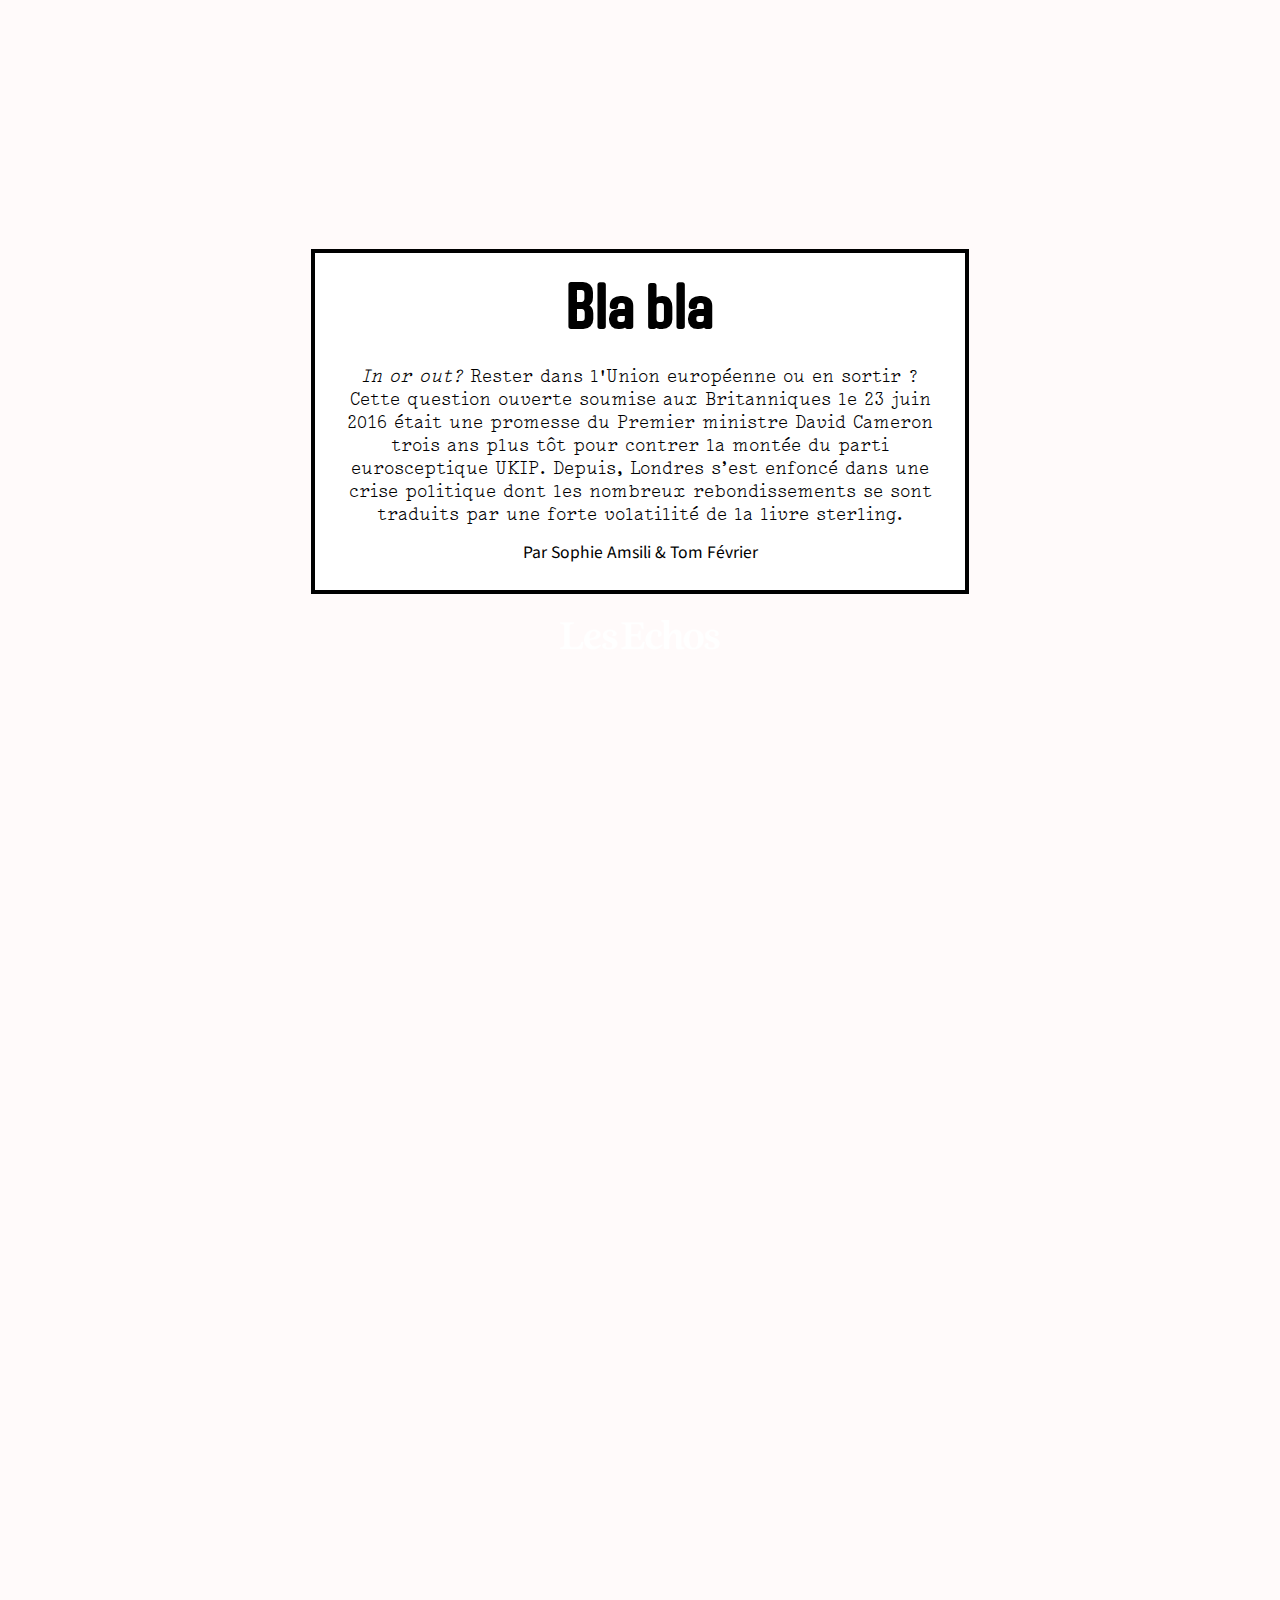
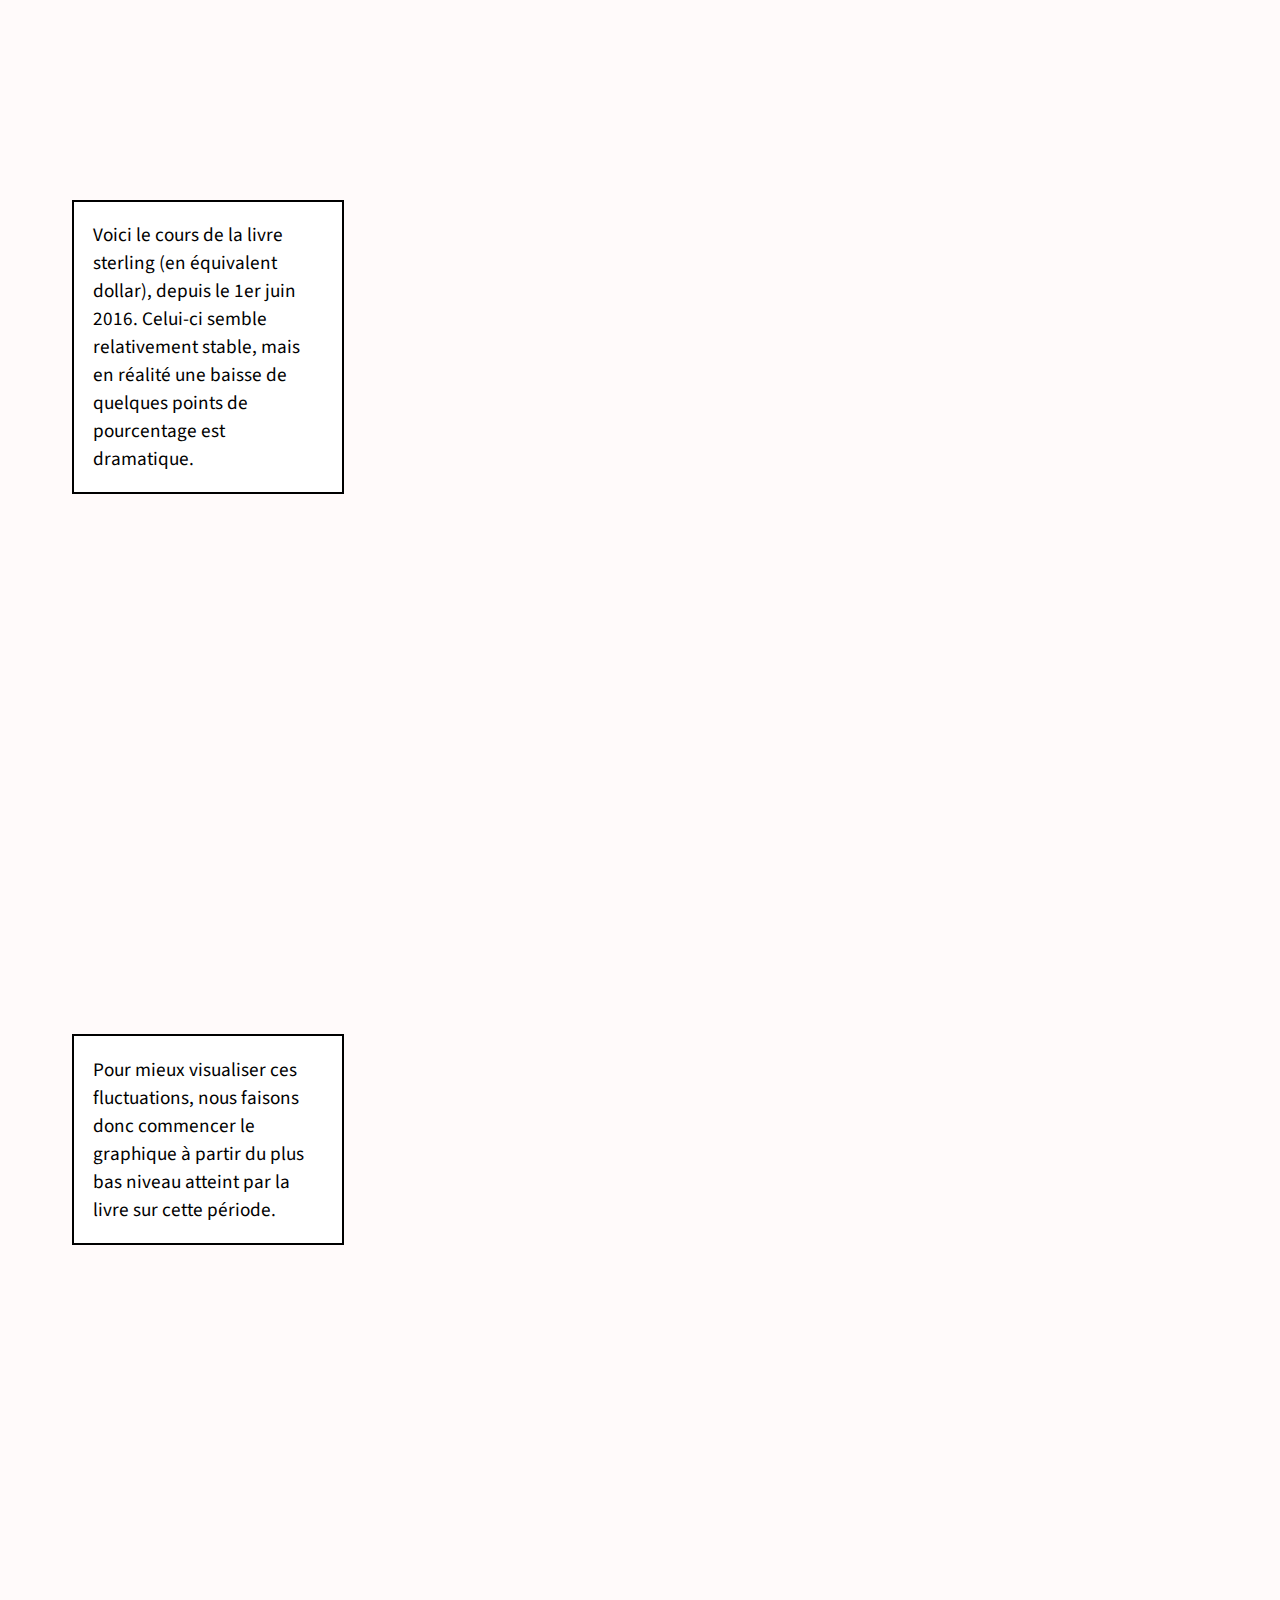
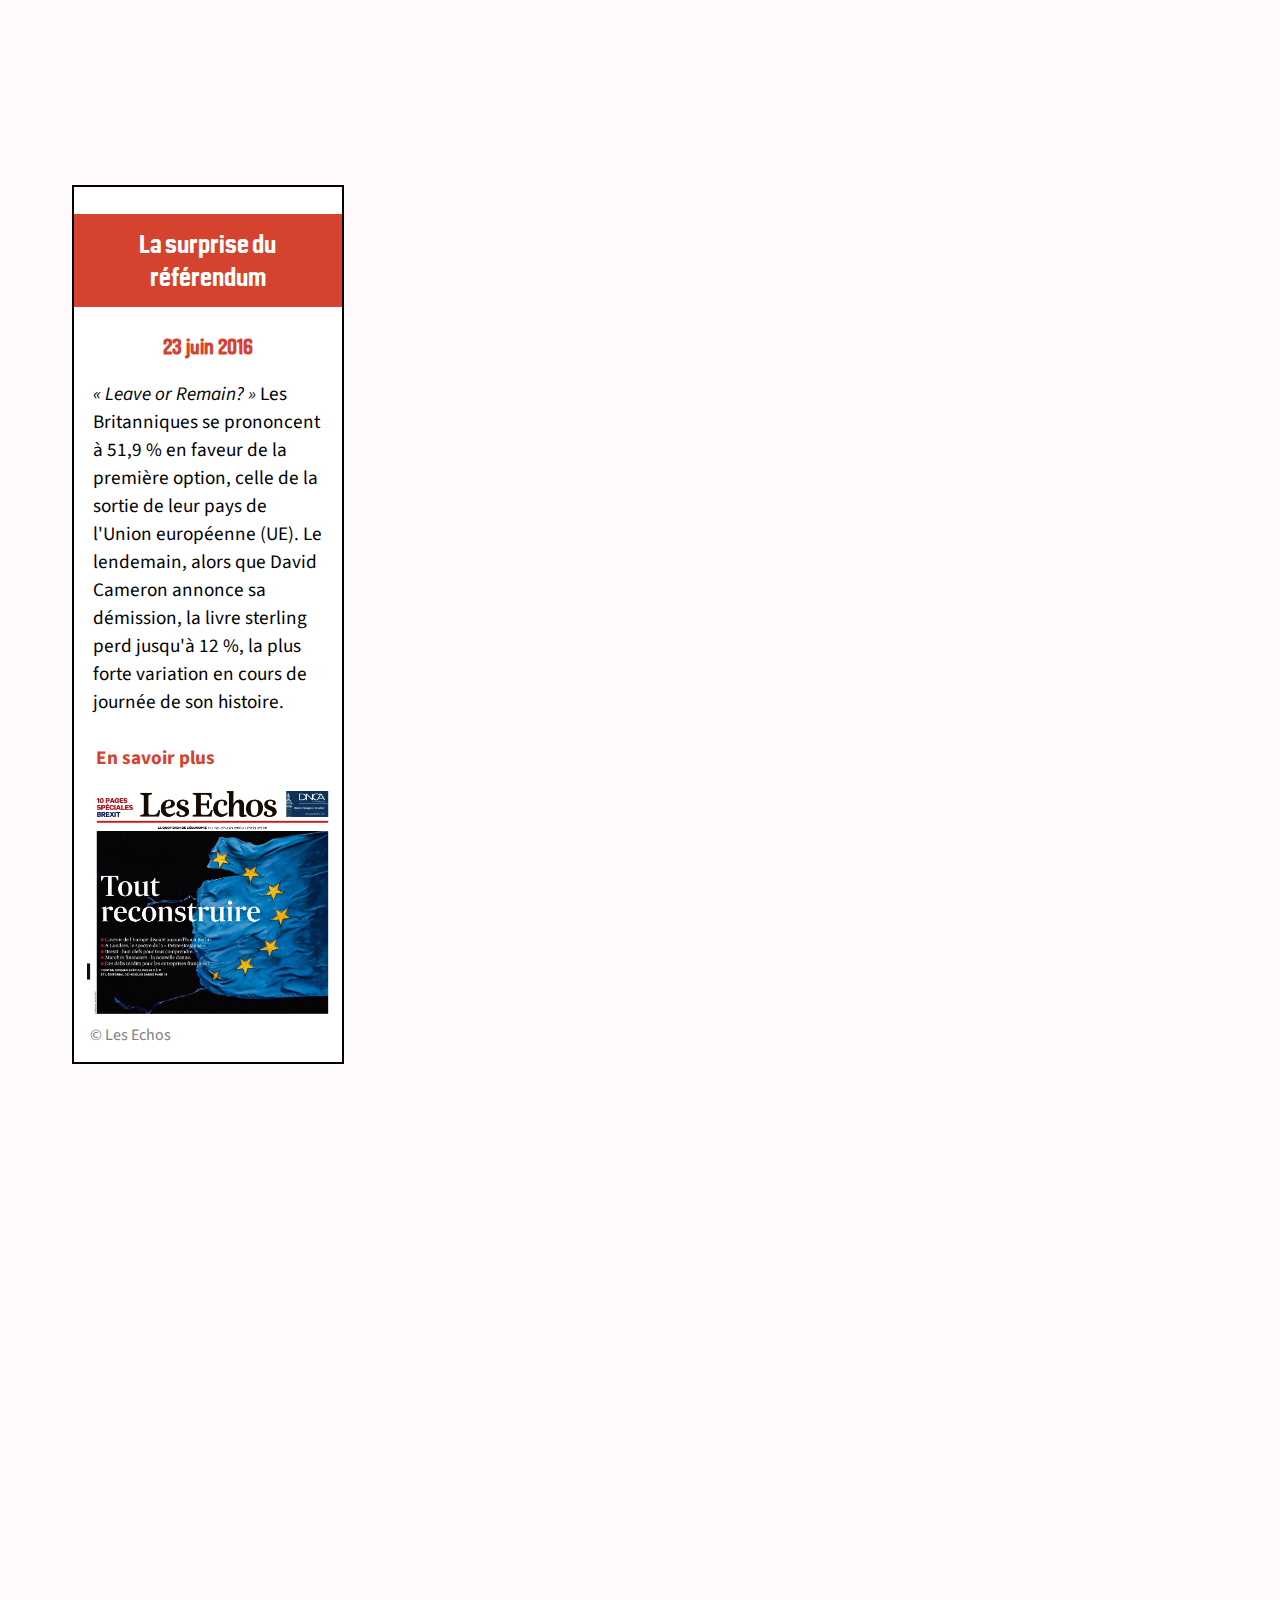
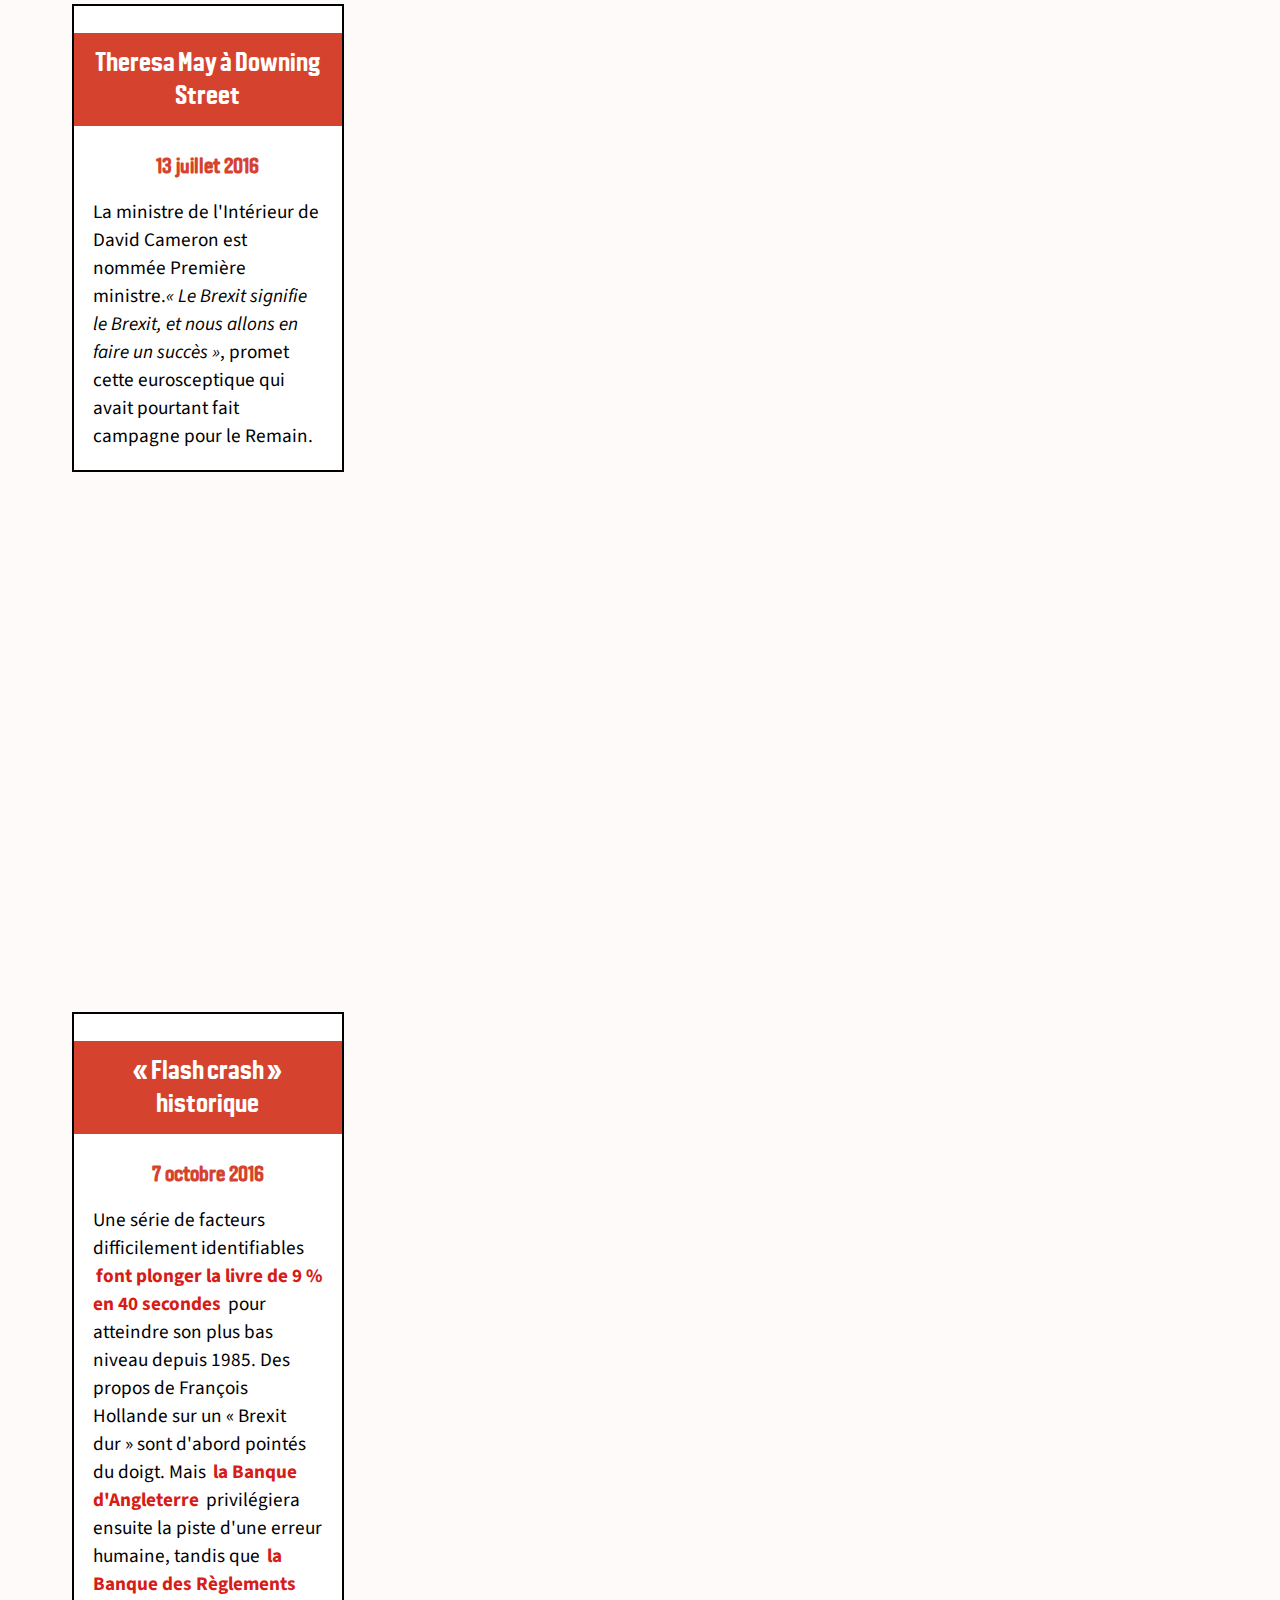
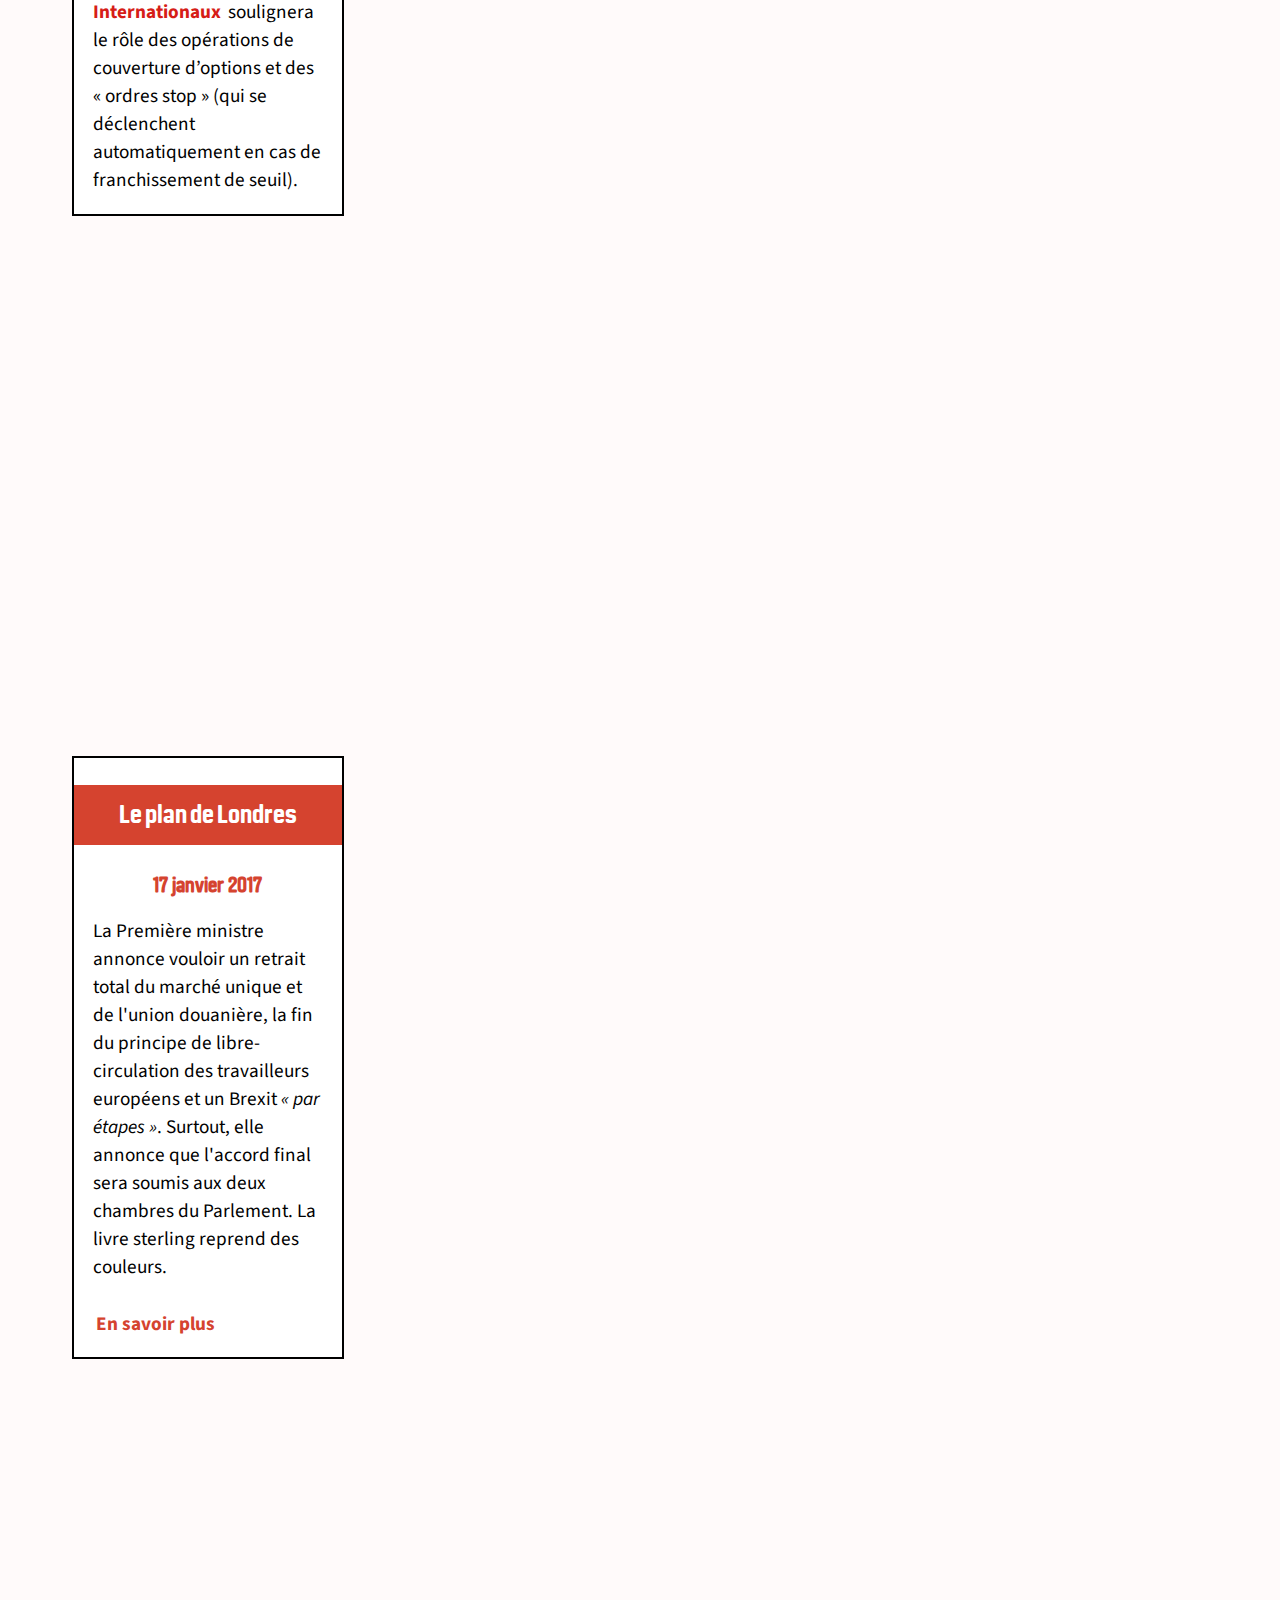
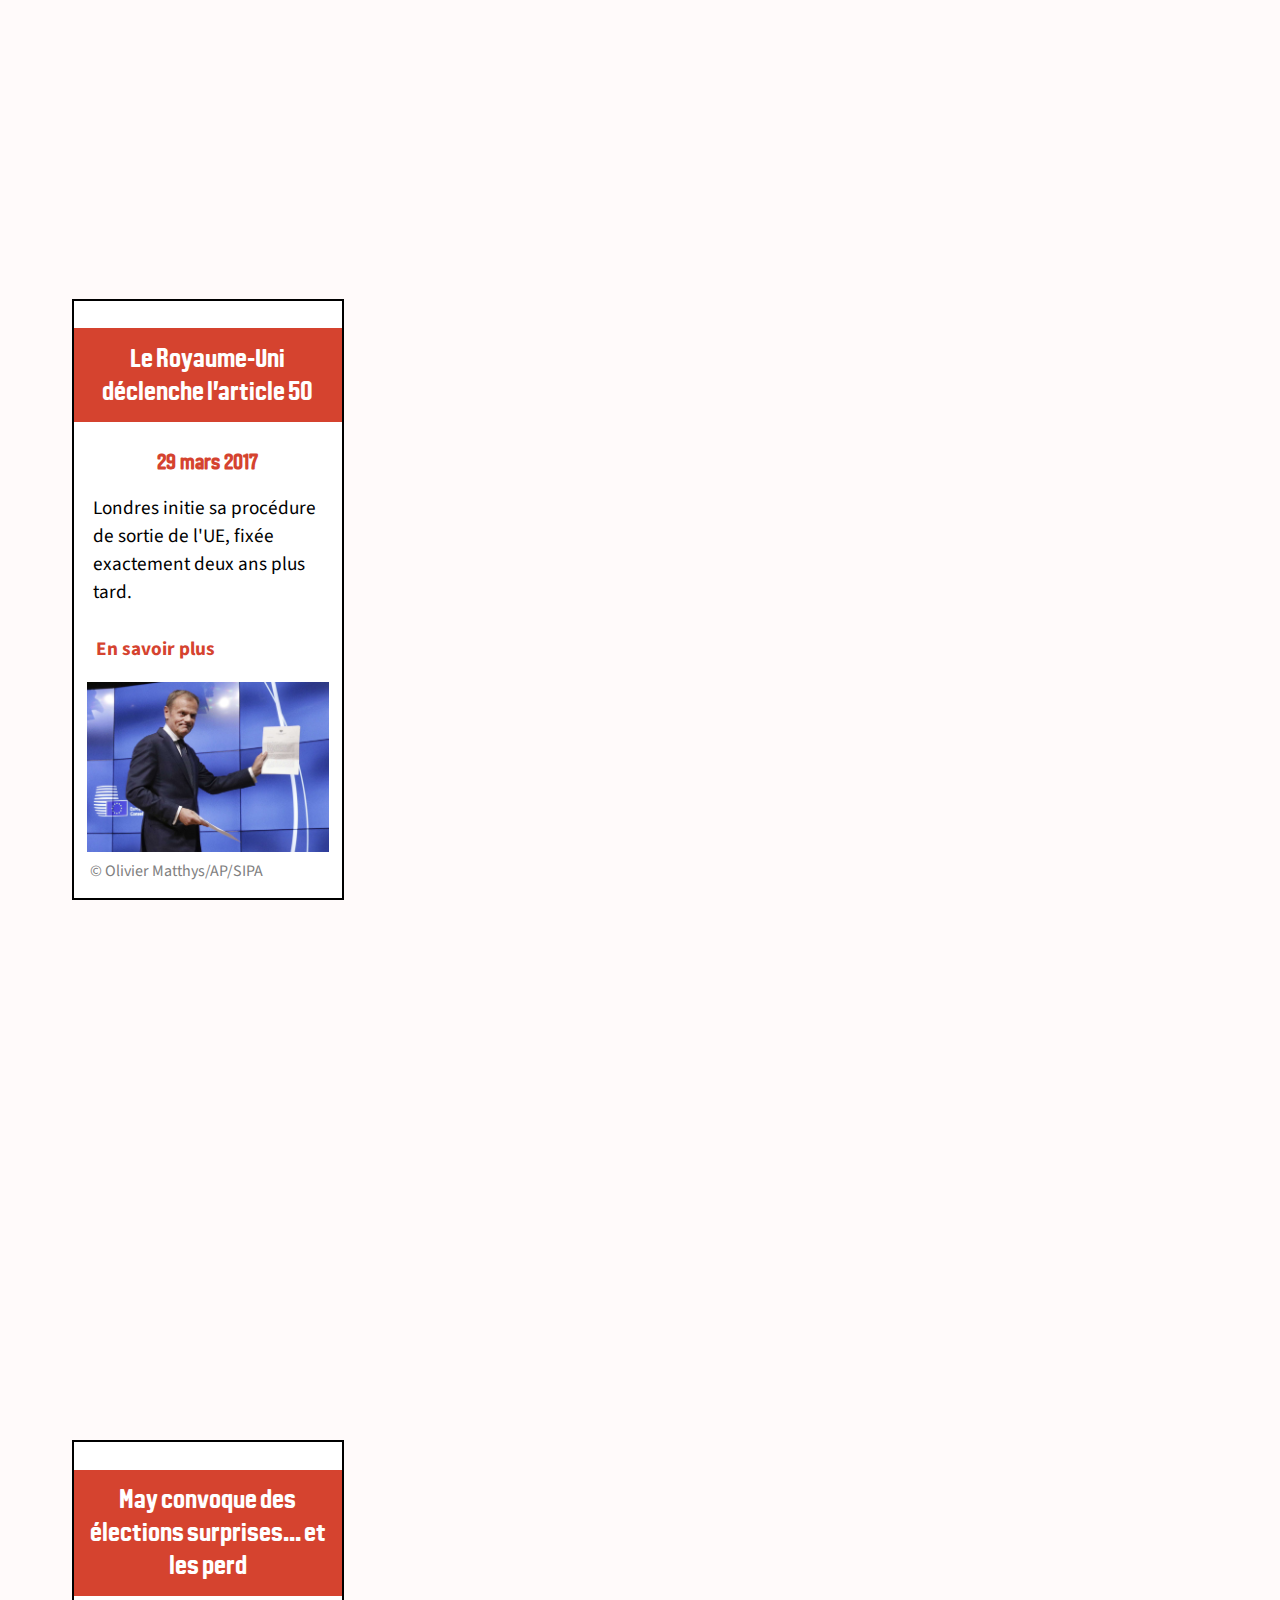
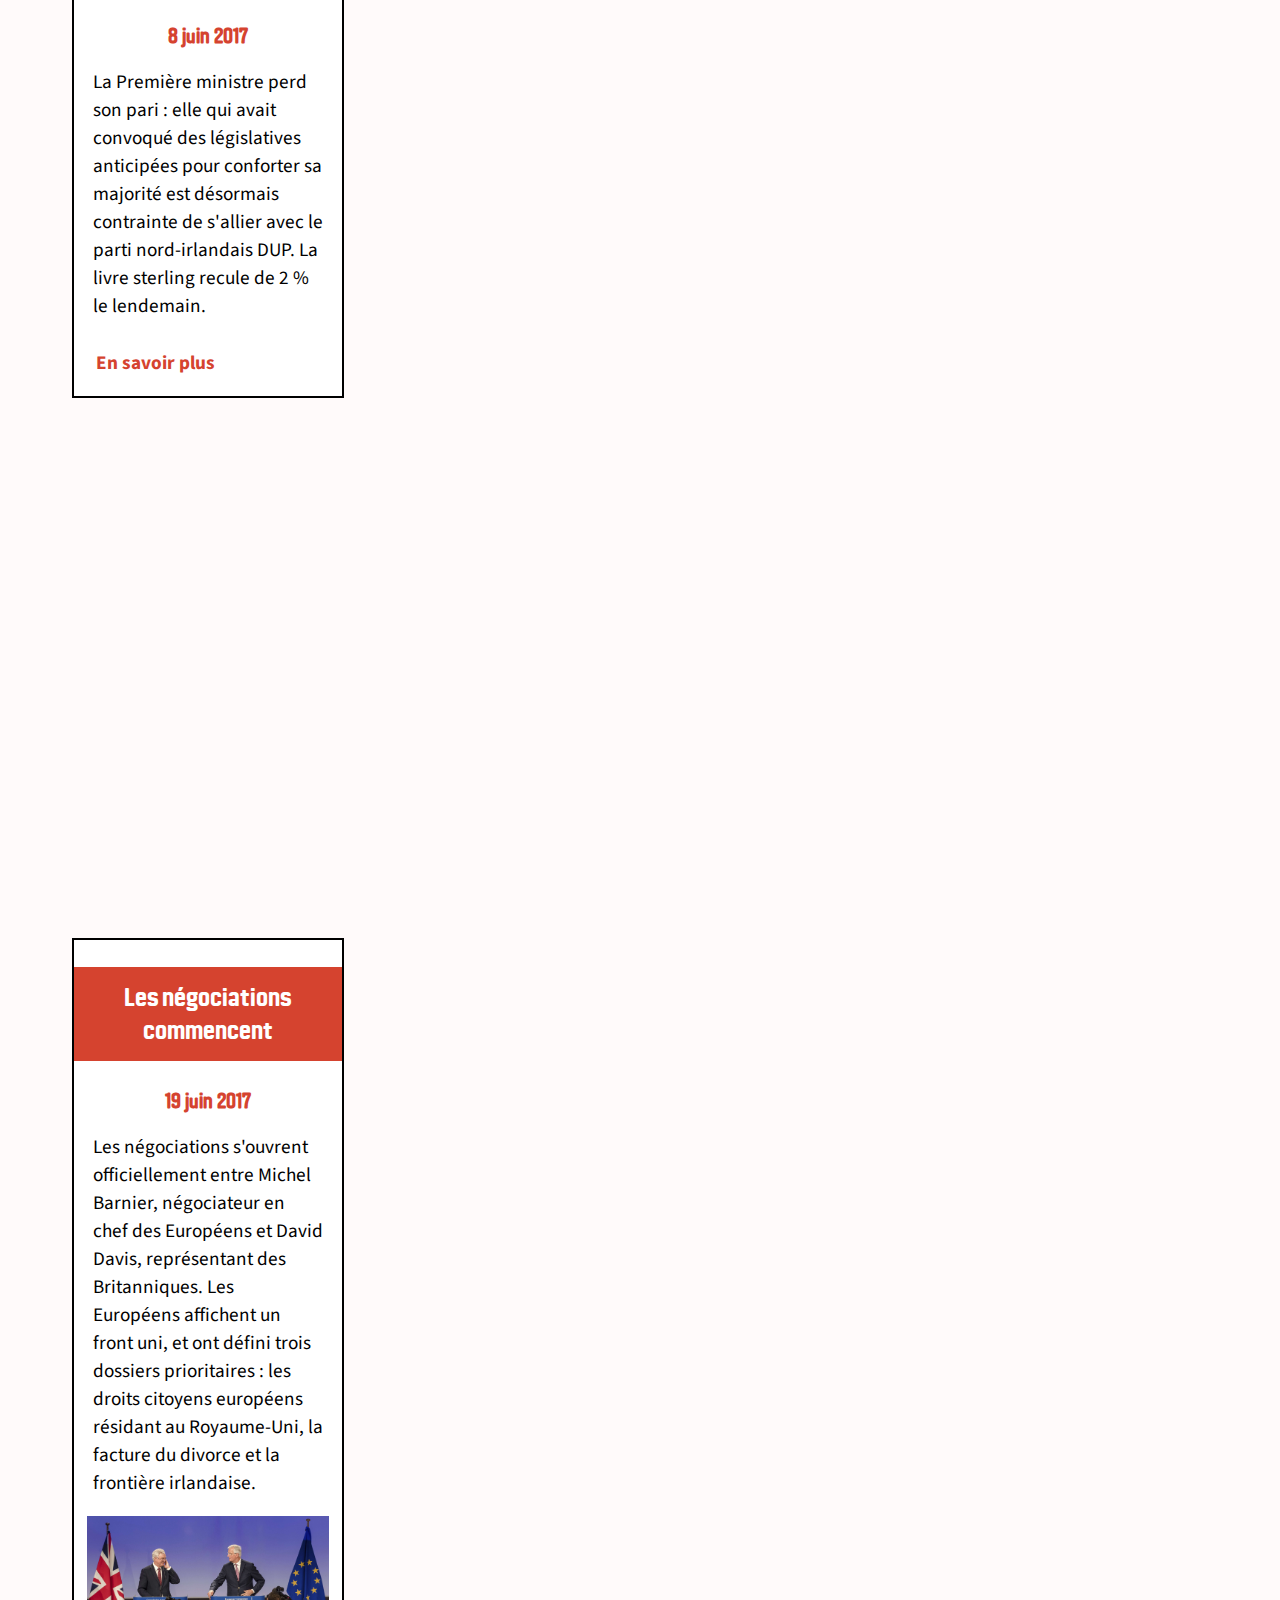
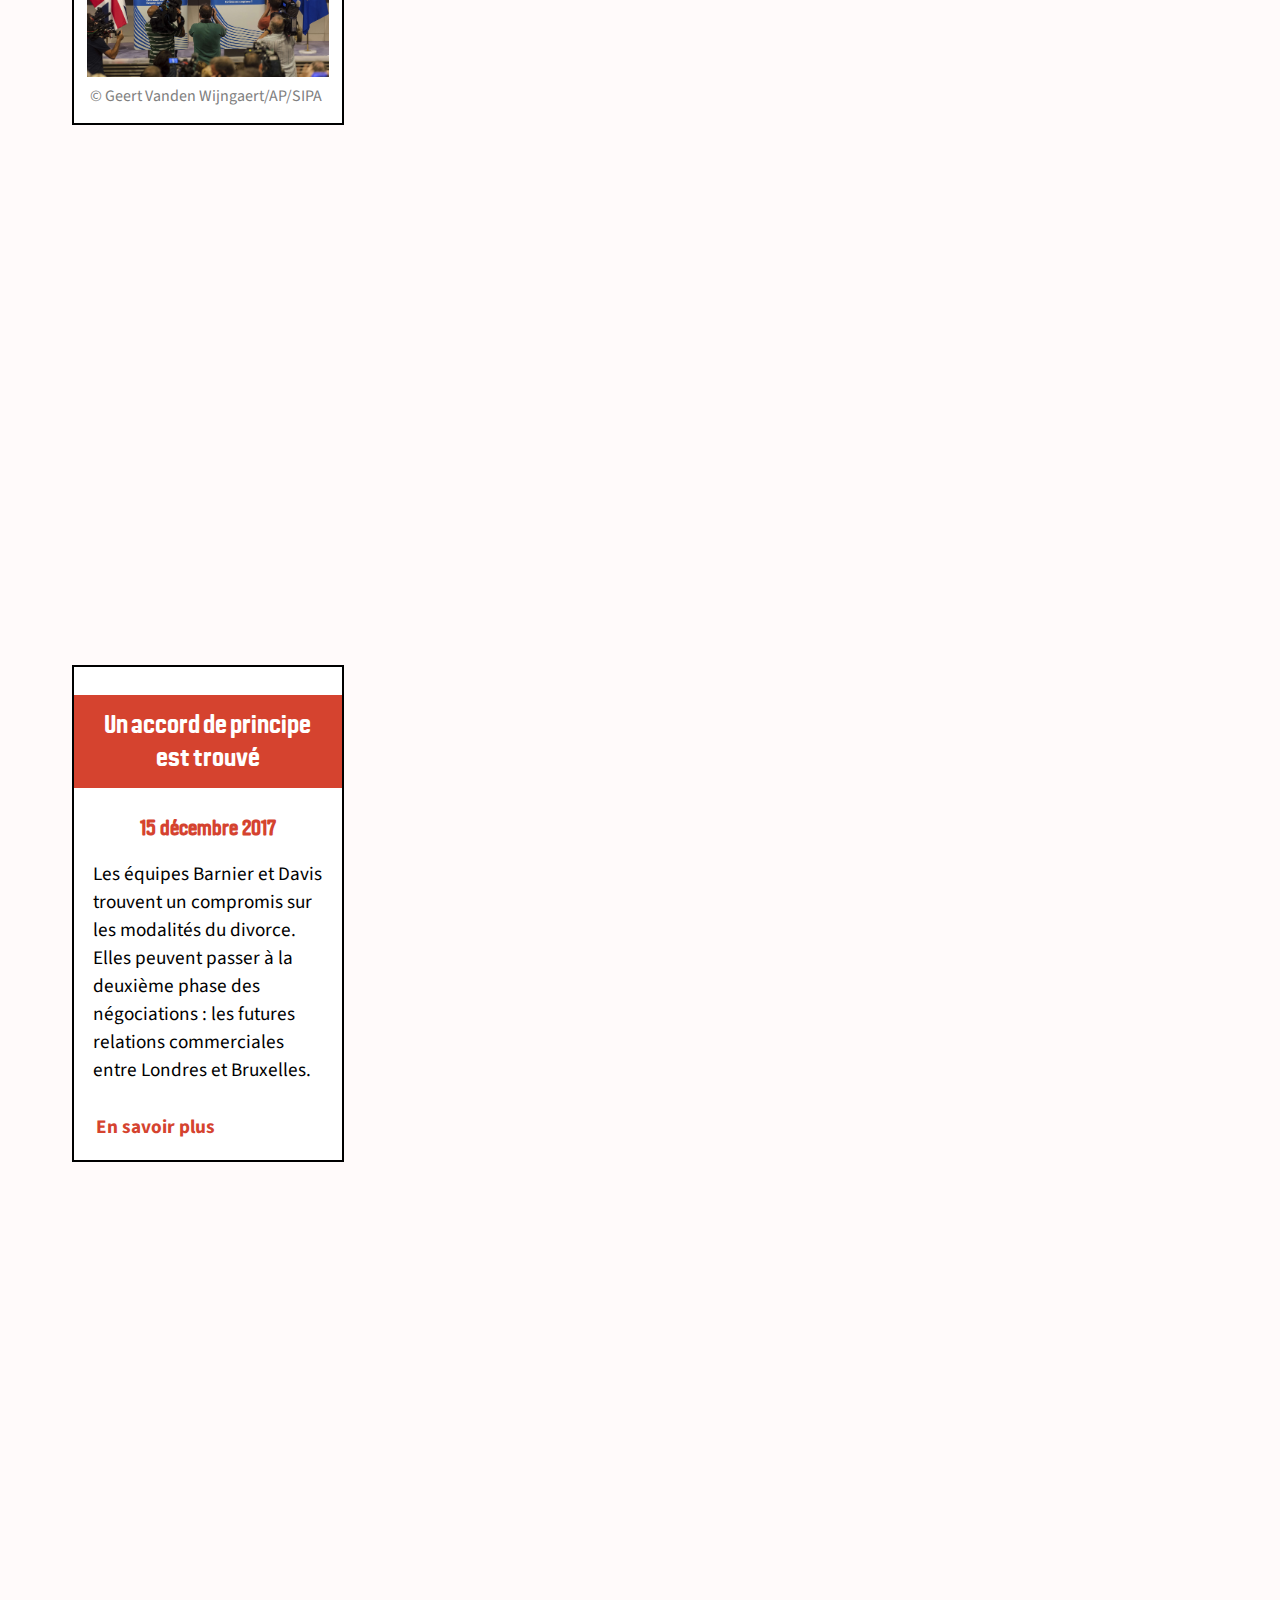
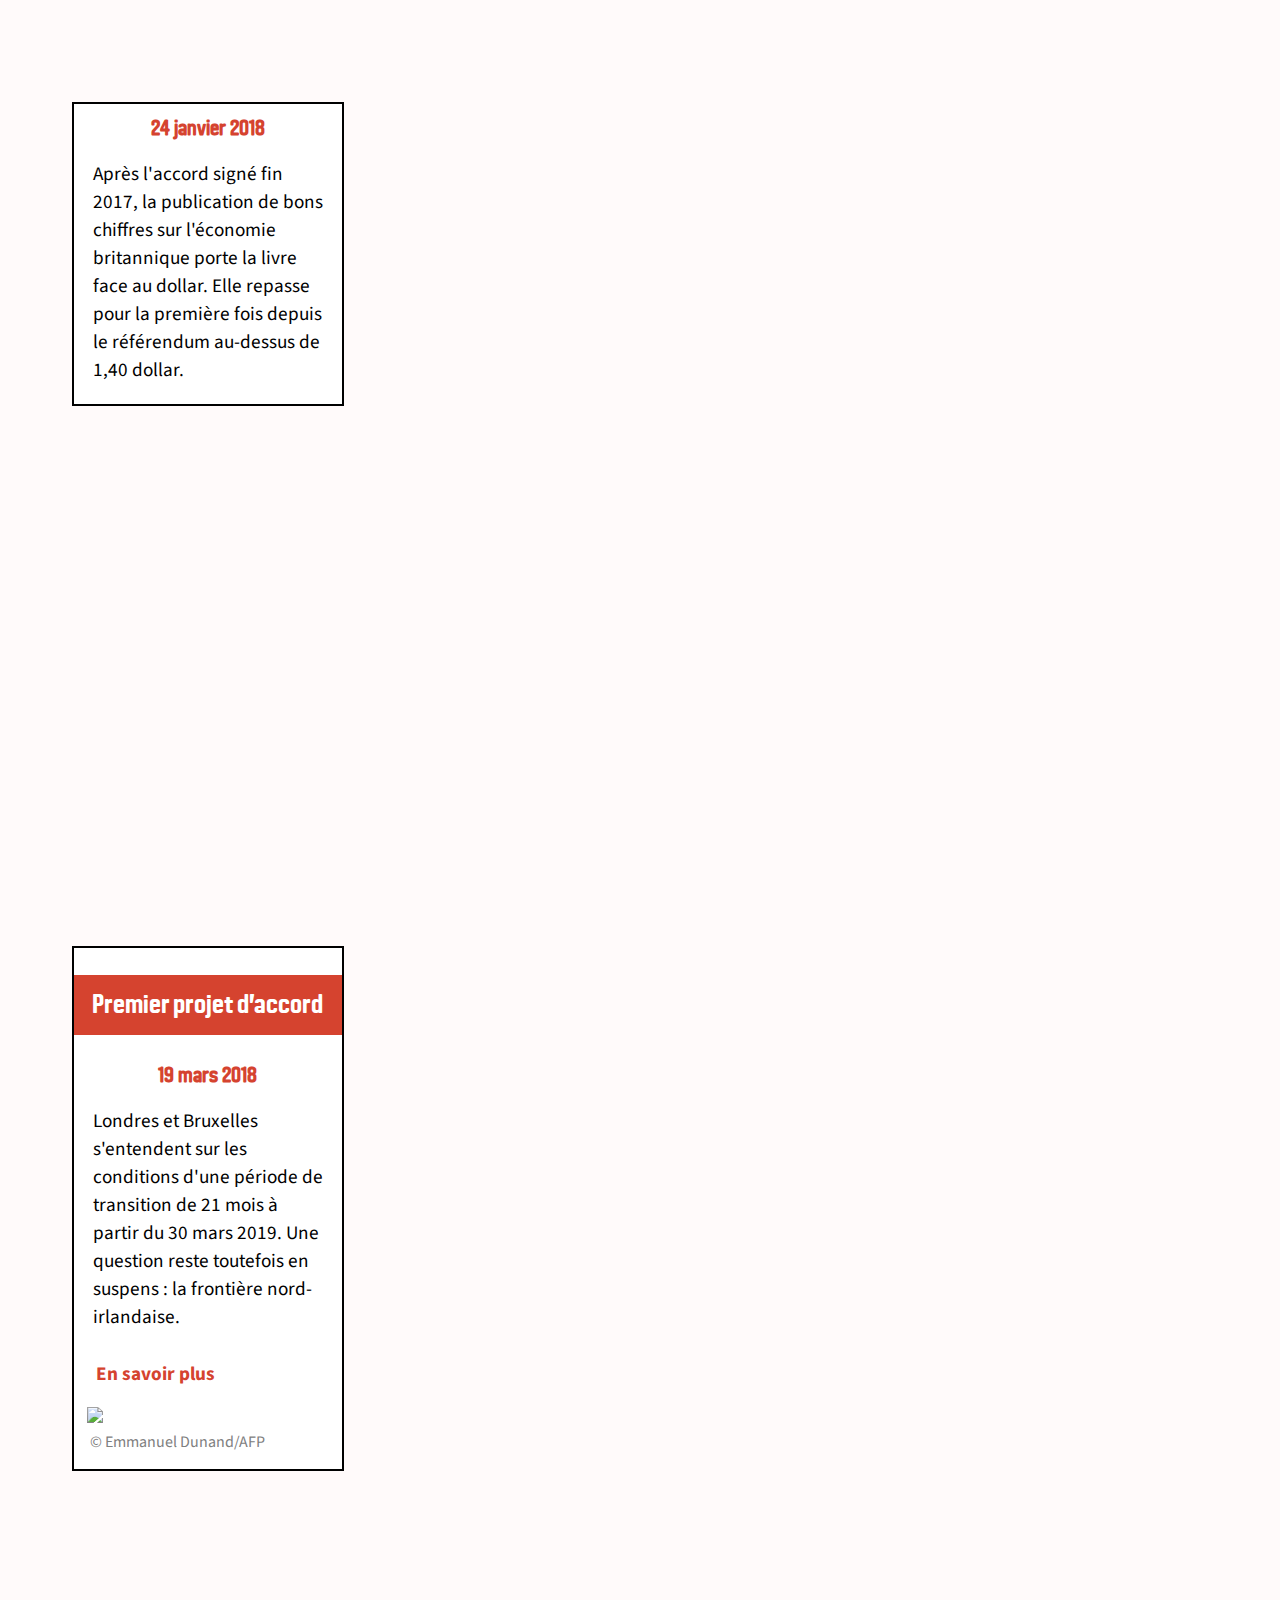
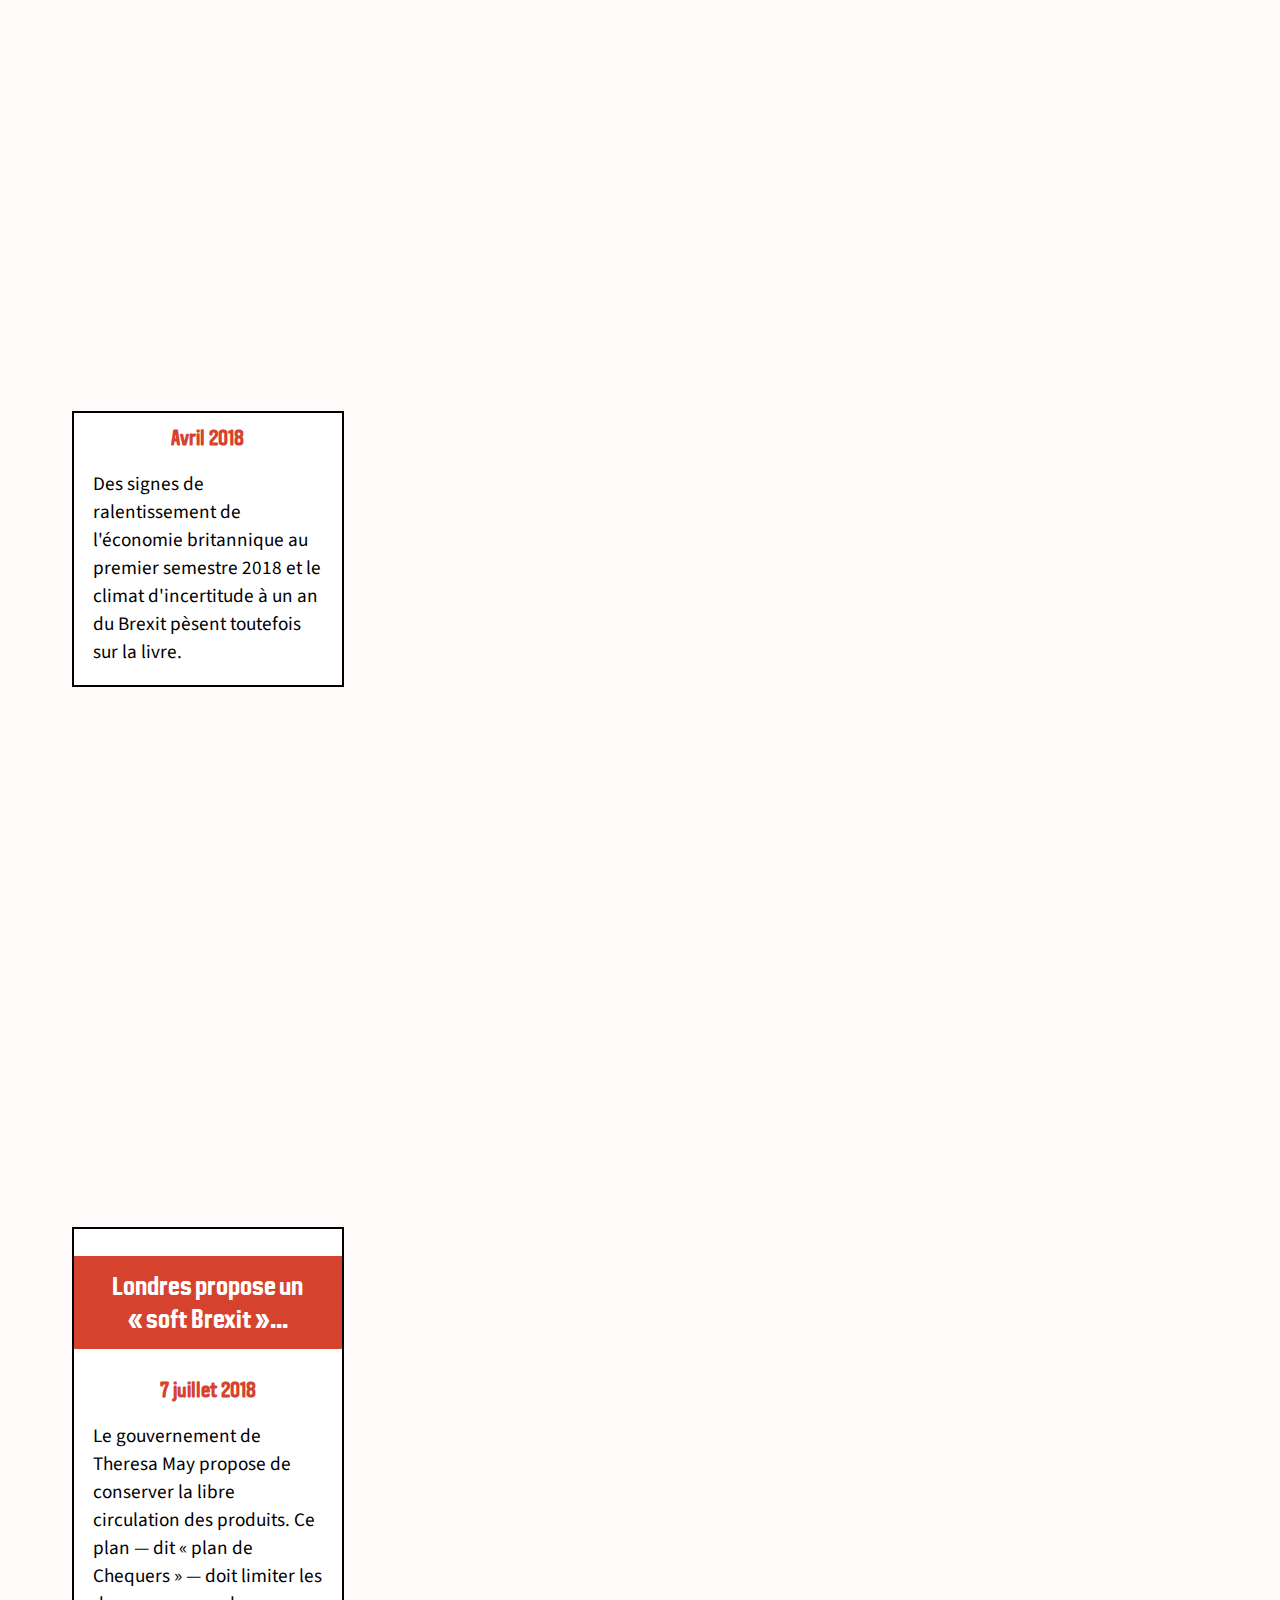
==== commit 5d21fac3: "v2" ====
--- a/index.html
+++ b/index.html
@@ -391,7 +391,7 @@
 		for (let i = 0; i < events.length; i++) {
 			// Pour chaque événement, charger une flèche avec la bonne orientation
 			d3.xml(`./img/arrow${events[i].orientation}.svg`)
-				mimeType('image/svg+xml')
+				.mimeType('image/svg+xml')
 				.get(function(error, xml) {
 					let importedNode = document.importNode(xml.documentElement, true);
 					let path = d3.select(importedNode).select('path').node();
@@ -813,7 +813,7 @@
 		<div id="wrapper_titraille">
 			<div id="bloc_titre">
 				<h1>Bla bla</h1>
-				<p id="chapeau"><i>&laquo;&nbsp;In or out?&nbsp;&raquo;</i> Rester dans l'Union européenne ou en sortir&nbsp;? Cette question ouverte soumise aux Britanniques le 23 juin 2016 était une promesse du Premier ministre David Cameron trois ans plus tôt pour contrer la montée du parti eurosceptique UKIP. Depuis, Londres s’est enfoncé dans une crise politique dont les nombreux rebondissements se sont traduits par une forte volatilité de la livre sterling.</p>
+				<p id="chapeau"><i>In or out?</i> Rester dans l'Union européenne ou en sortir&nbsp;? Cette question ouverte soumise aux Britanniques le 23 juin 2016 était une promesse du Premier ministre David Cameron trois ans plus tôt pour contrer la montée du parti eurosceptique UKIP. Depuis, Londres s’est enfoncé dans une crise politique dont les nombreux rebondissements se sont traduits par une forte volatilité de la livre sterling.</p>
 				<p id="noms_intro">Par Sophie Amsili & Tom Février</p>
 			</div>
 			<img src="img/logoblanc.png">
@@ -842,7 +842,7 @@
 
 		<article>
 			<div class='step'>
-				<p>Voici le cours de la livre sterling (en équivalent dollar), depuis le 1<sup>er</sup> juin 2016. Celui-ci semble relativement stable, mais en réalité une baisse de quelques points de pourcentage est dramatique.</p>
+				<p>Voici le cours de la livre sterling (en équivalent dollar), depuis le 1er juin 2016. Celui-ci semble relativement stable, mais en réalité une baisse de quelques points de pourcentage est dramatique.</p>
 			</div>
 			<div class='step'>
 				<p>Pour mieux visualiser ces fluctuations, nous faisons donc commencer le graphique à partir du plus bas niveau atteint par la livre sur cette période.</p>
@@ -978,7 +978,7 @@
 				<p class='link'><a href='https://www.lesechos.fr/2018/07/londres-choisit-la-voie-du-soft-brexit-975307' target='_blank'>En savoir plus</a></p>
 			</div>
 			<div class='step' data-date='4/3/19'>
-				<h3>Theresa May se tourne vers Jeremy Corbyn</h3>
+				<h3>Theresa May se tourne vers Jeremy&nbsp;Corbyn</h3>
 				<h4>3 avril 2019</h4>
 				<p>Aucune solution n'émerge cependant des discussions entre la Première ministre et le leader du parti travailliste.</p>
 				<p class='link'><a href='https://www.lesechos.fr/monde/europe/brexit-theresa-may-tend-la-main-a-jeremy-corbyn-1006056' target='_blank'>En savoir plus</a></p>
--- a/css/mobile.css
+++ b/css/mobile.css
@@ -451,7 +451,7 @@
 }
 
 .legend {
-    font: bold 50 px Source Sans Pro;
+    font: bold 50px Source Sans Pro;
 }
 
 .legendRate {
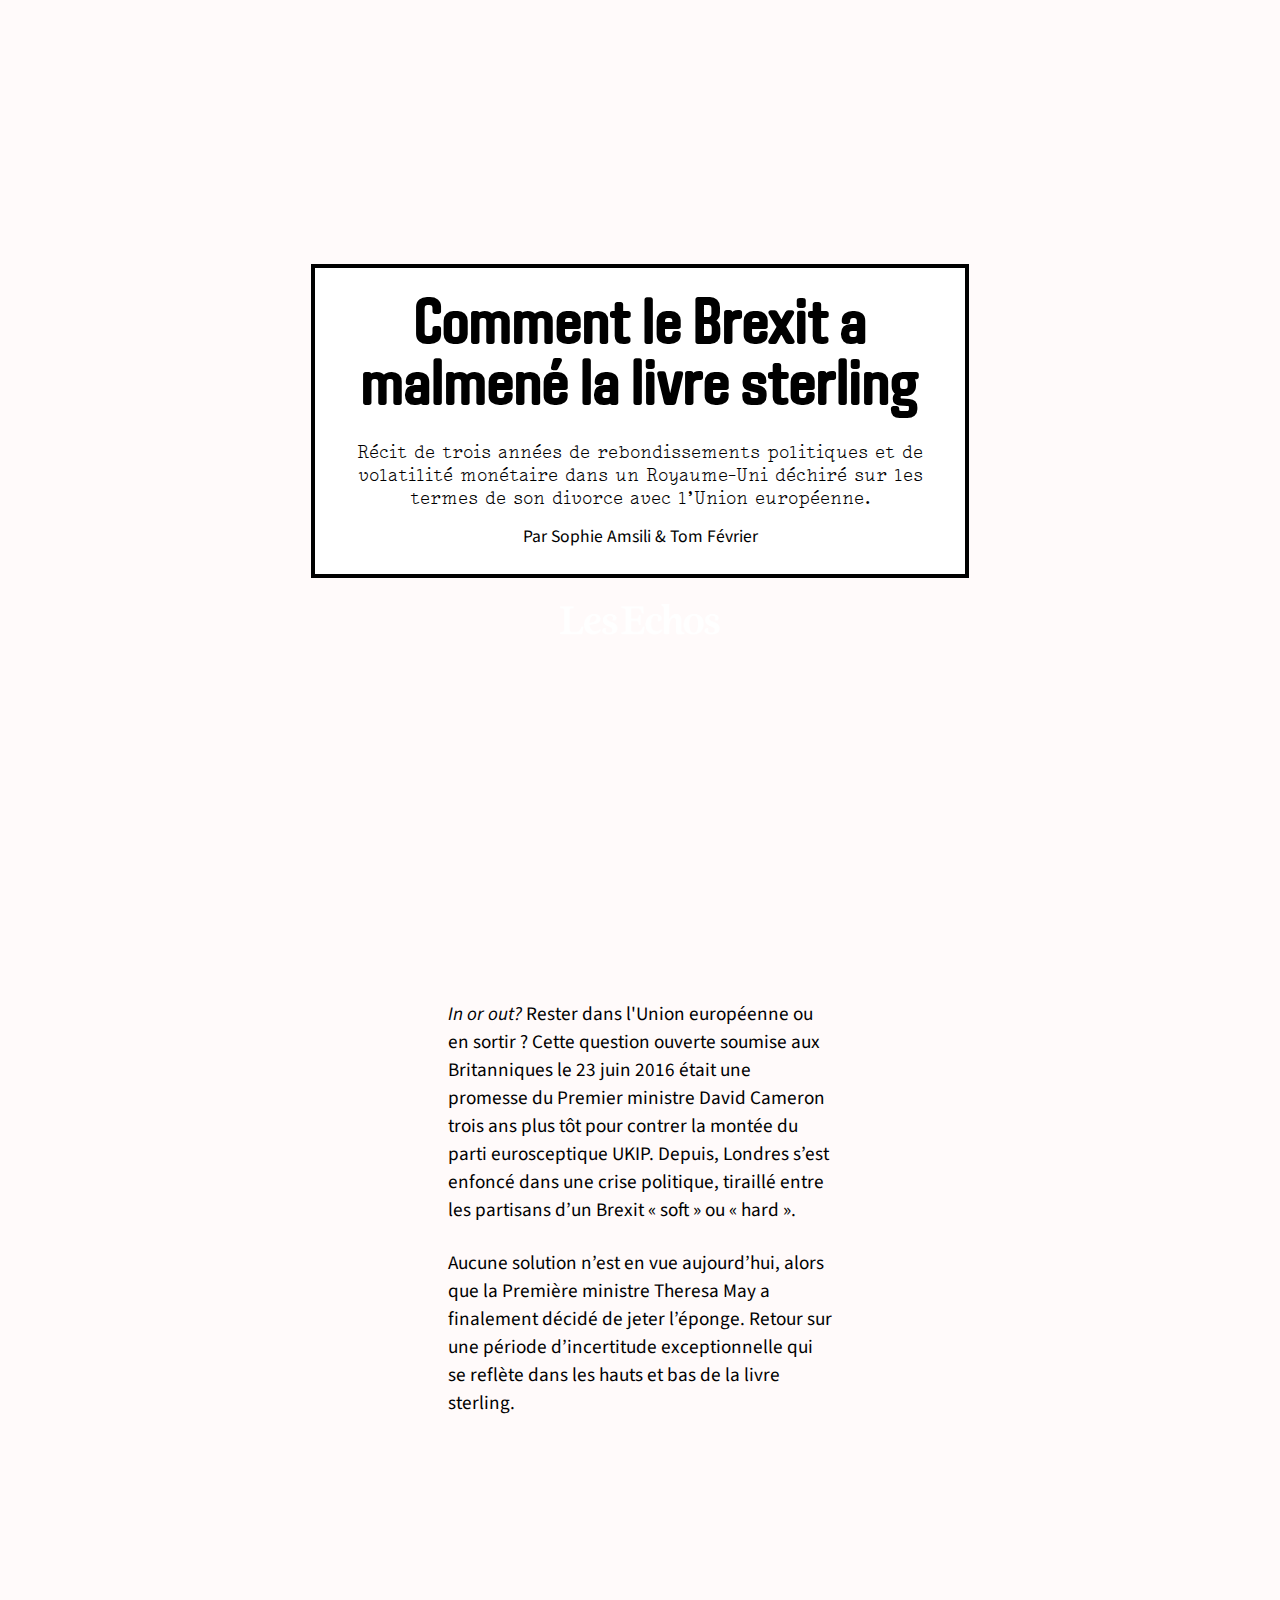
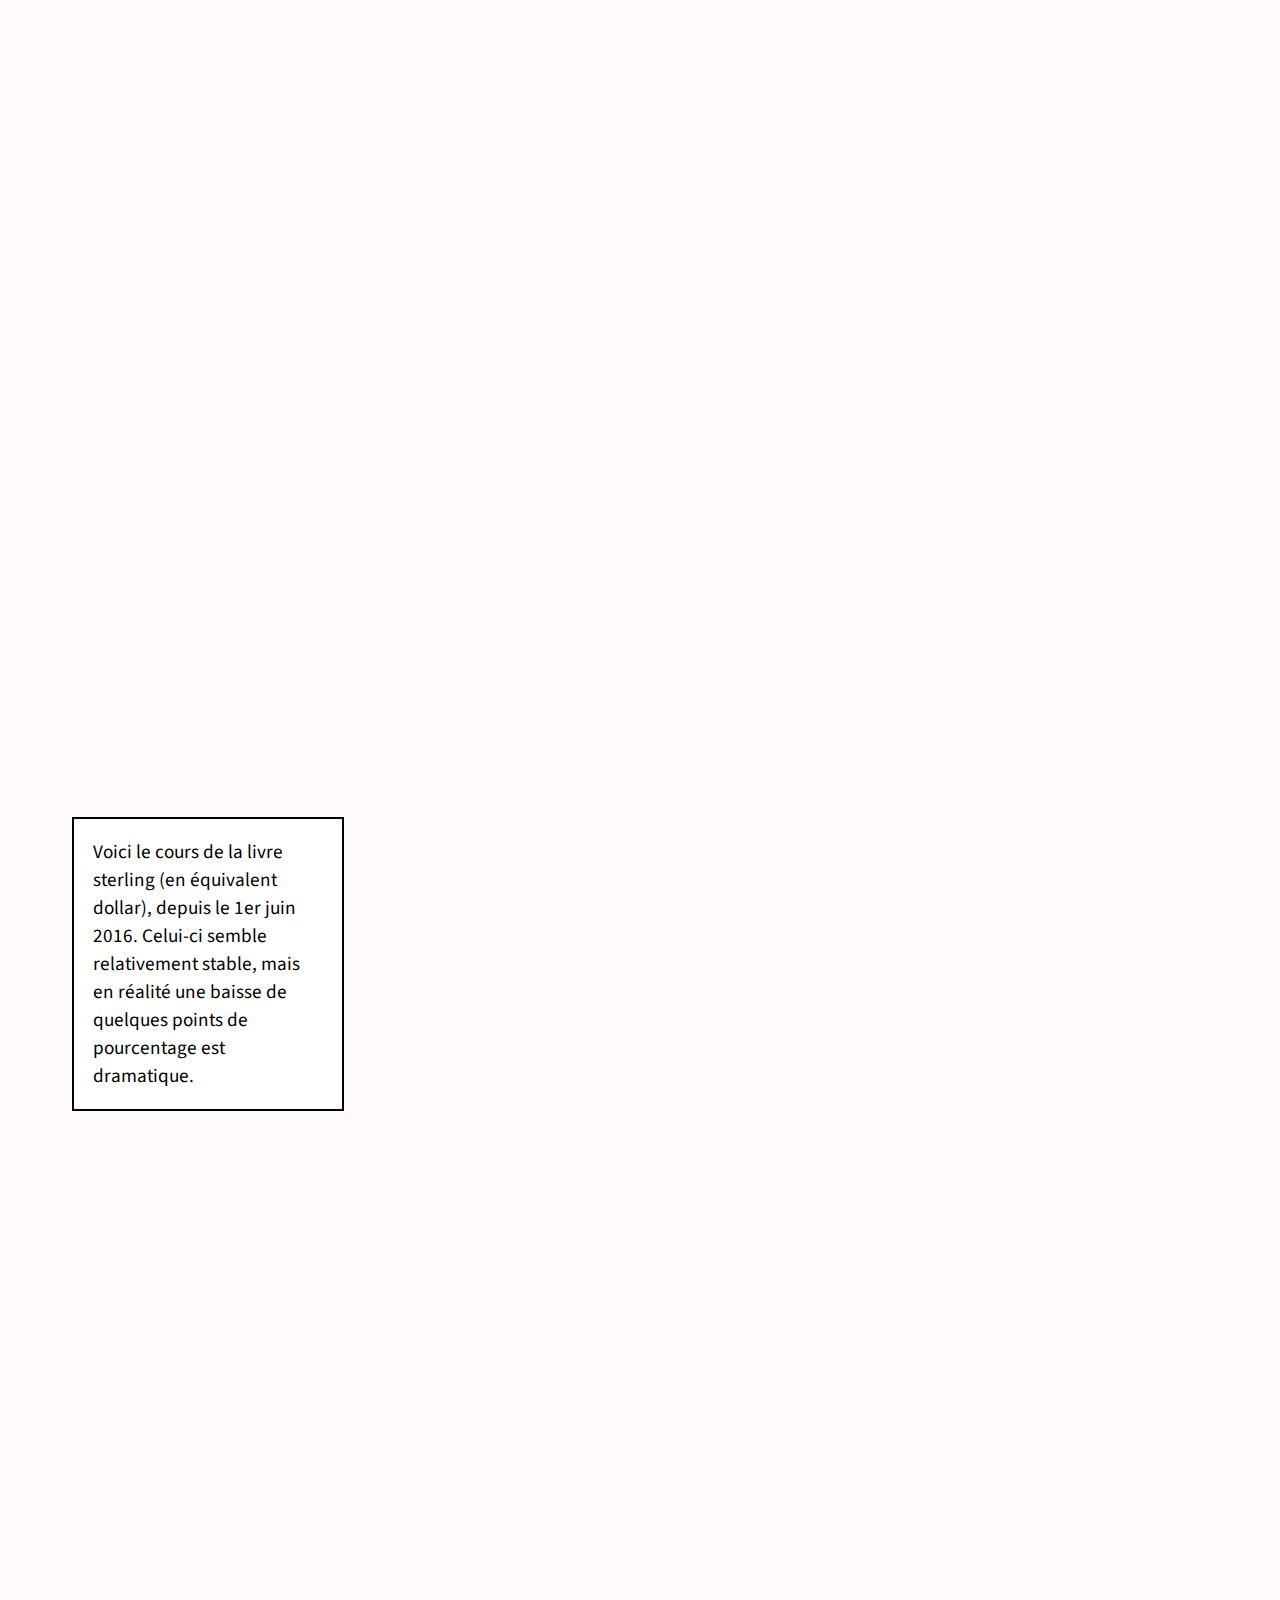
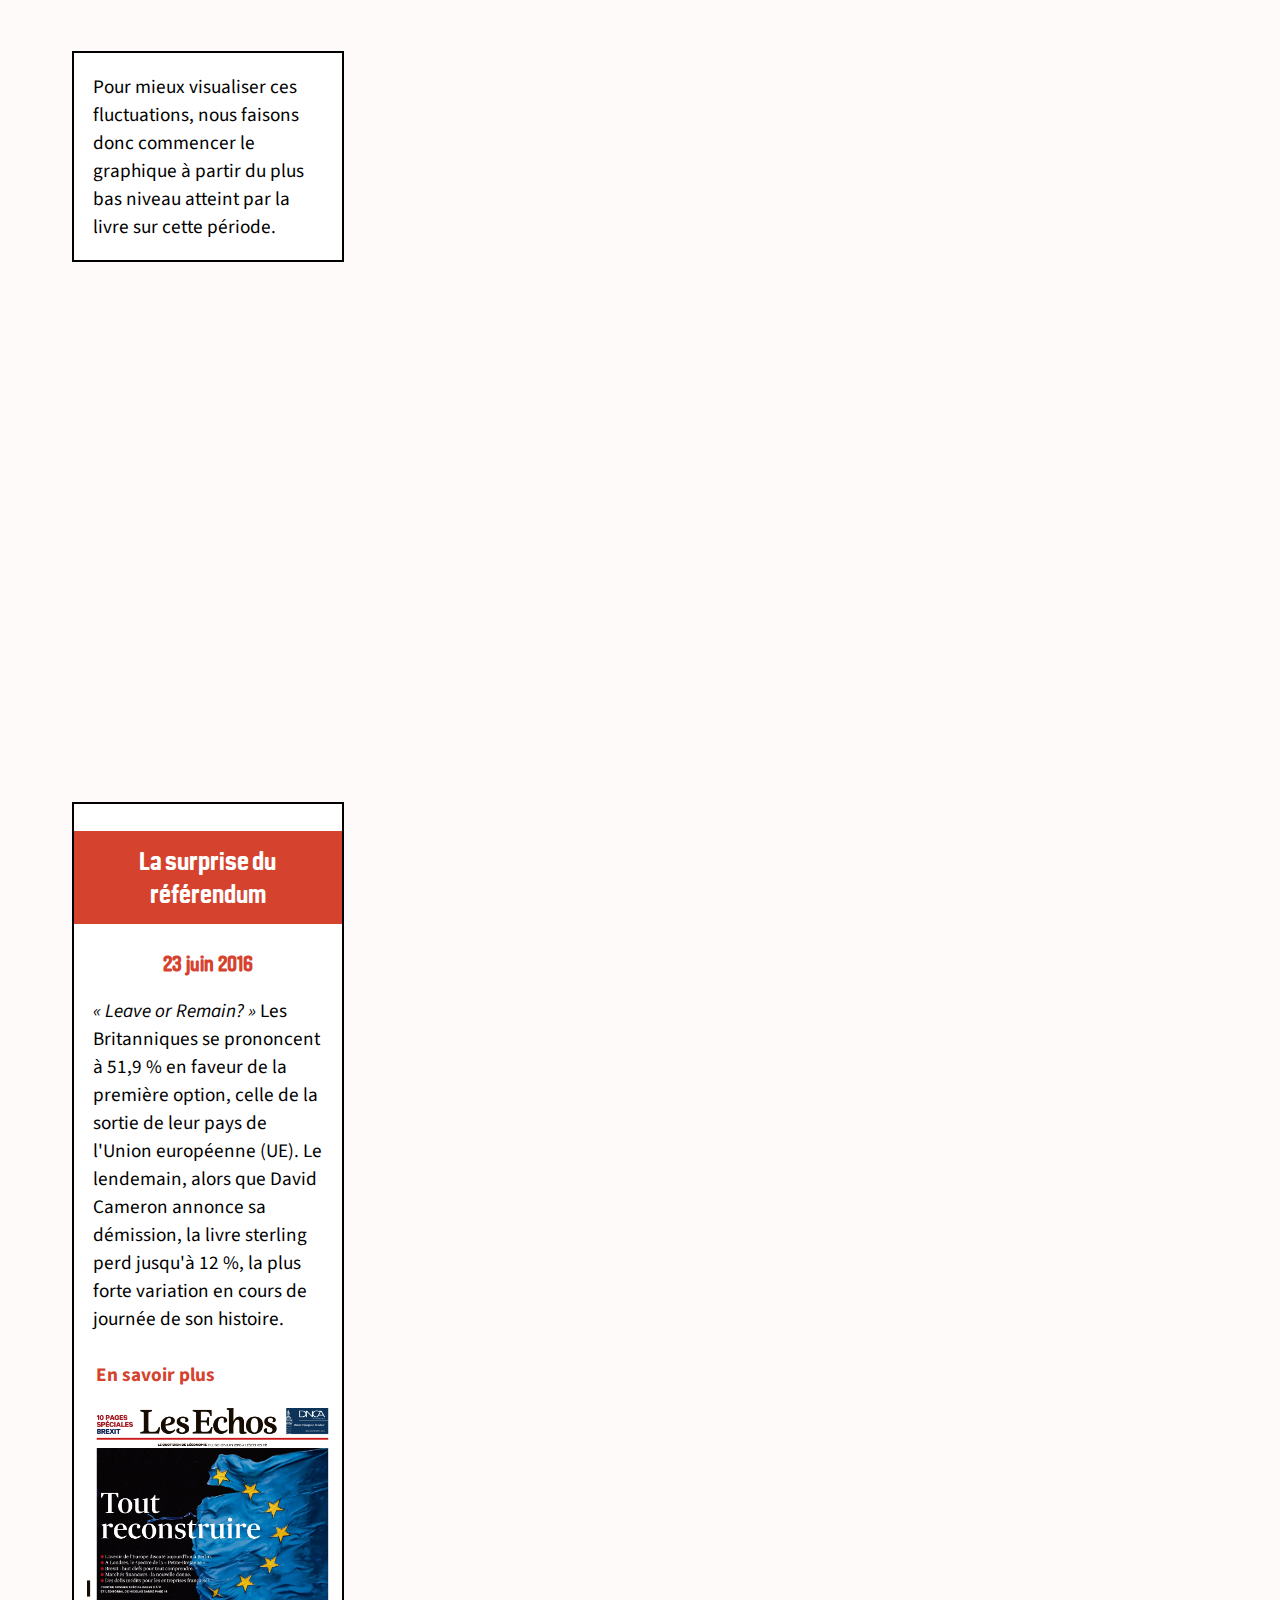
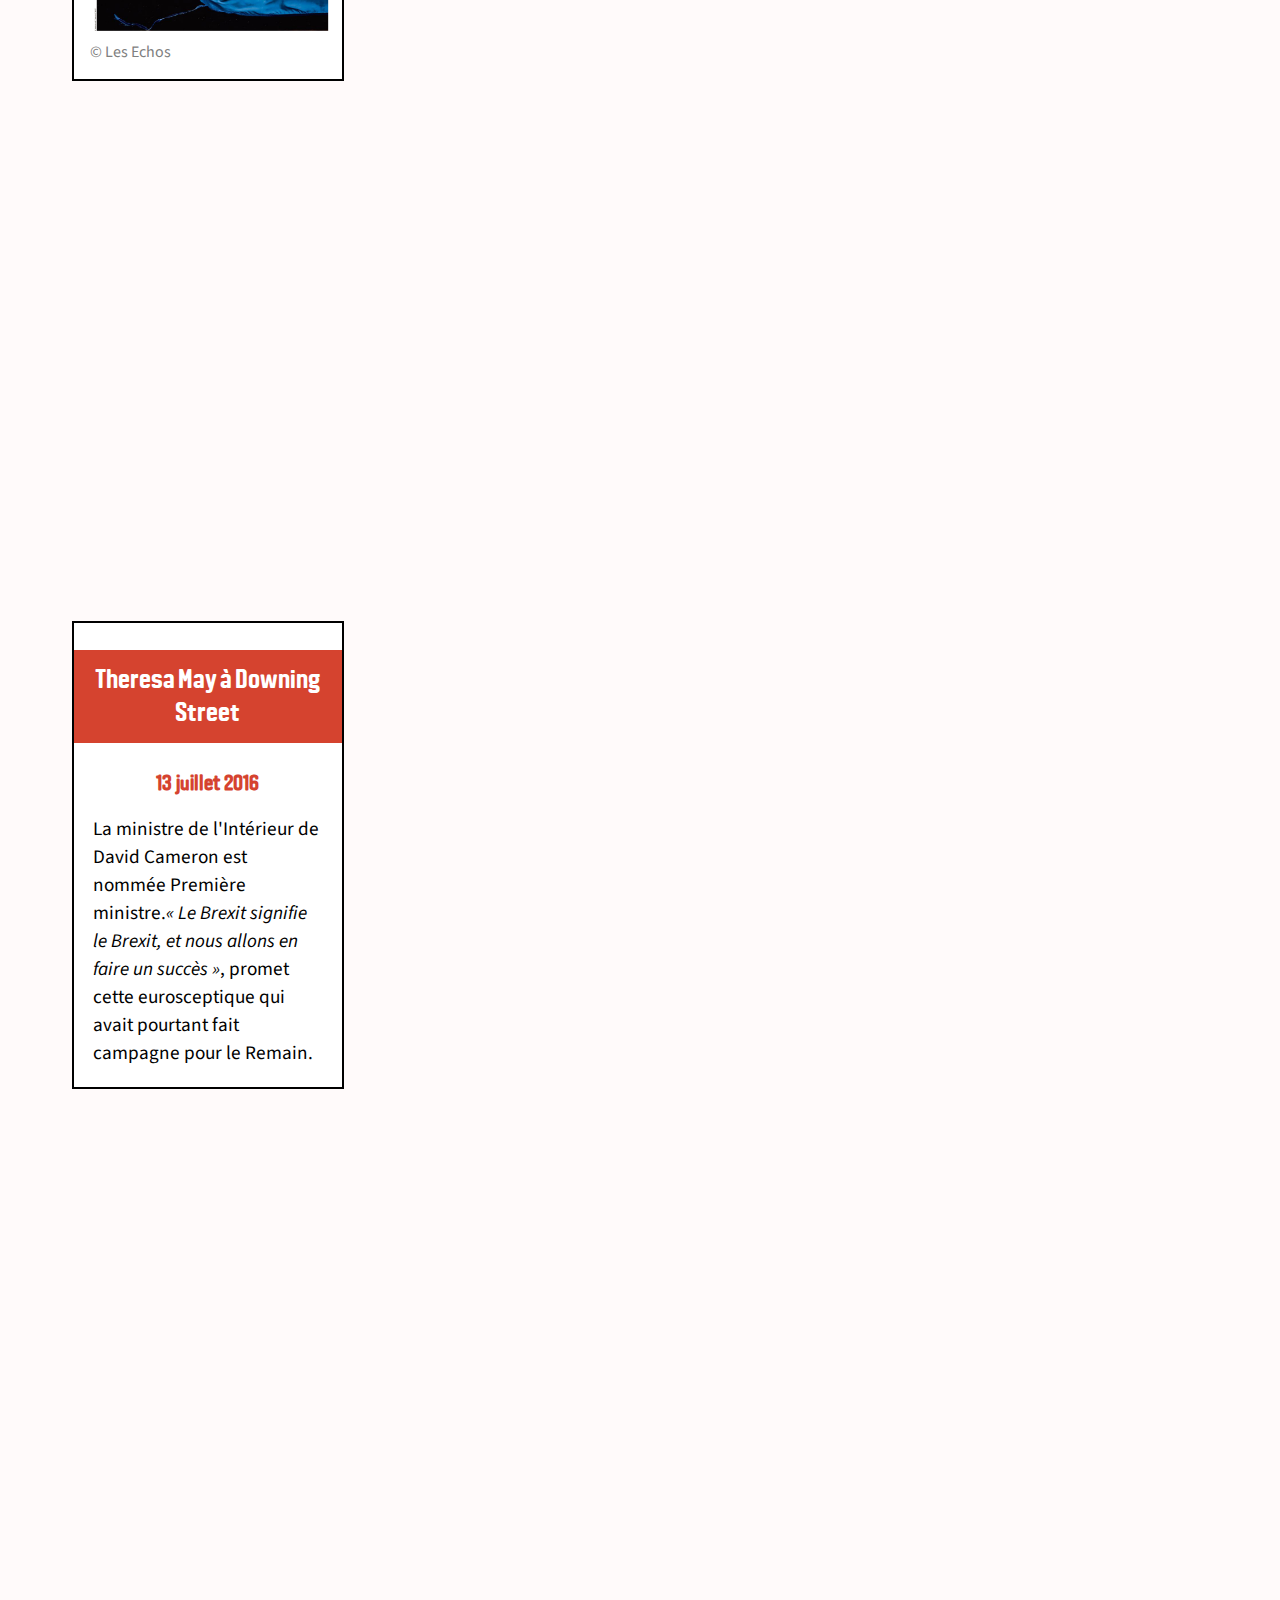
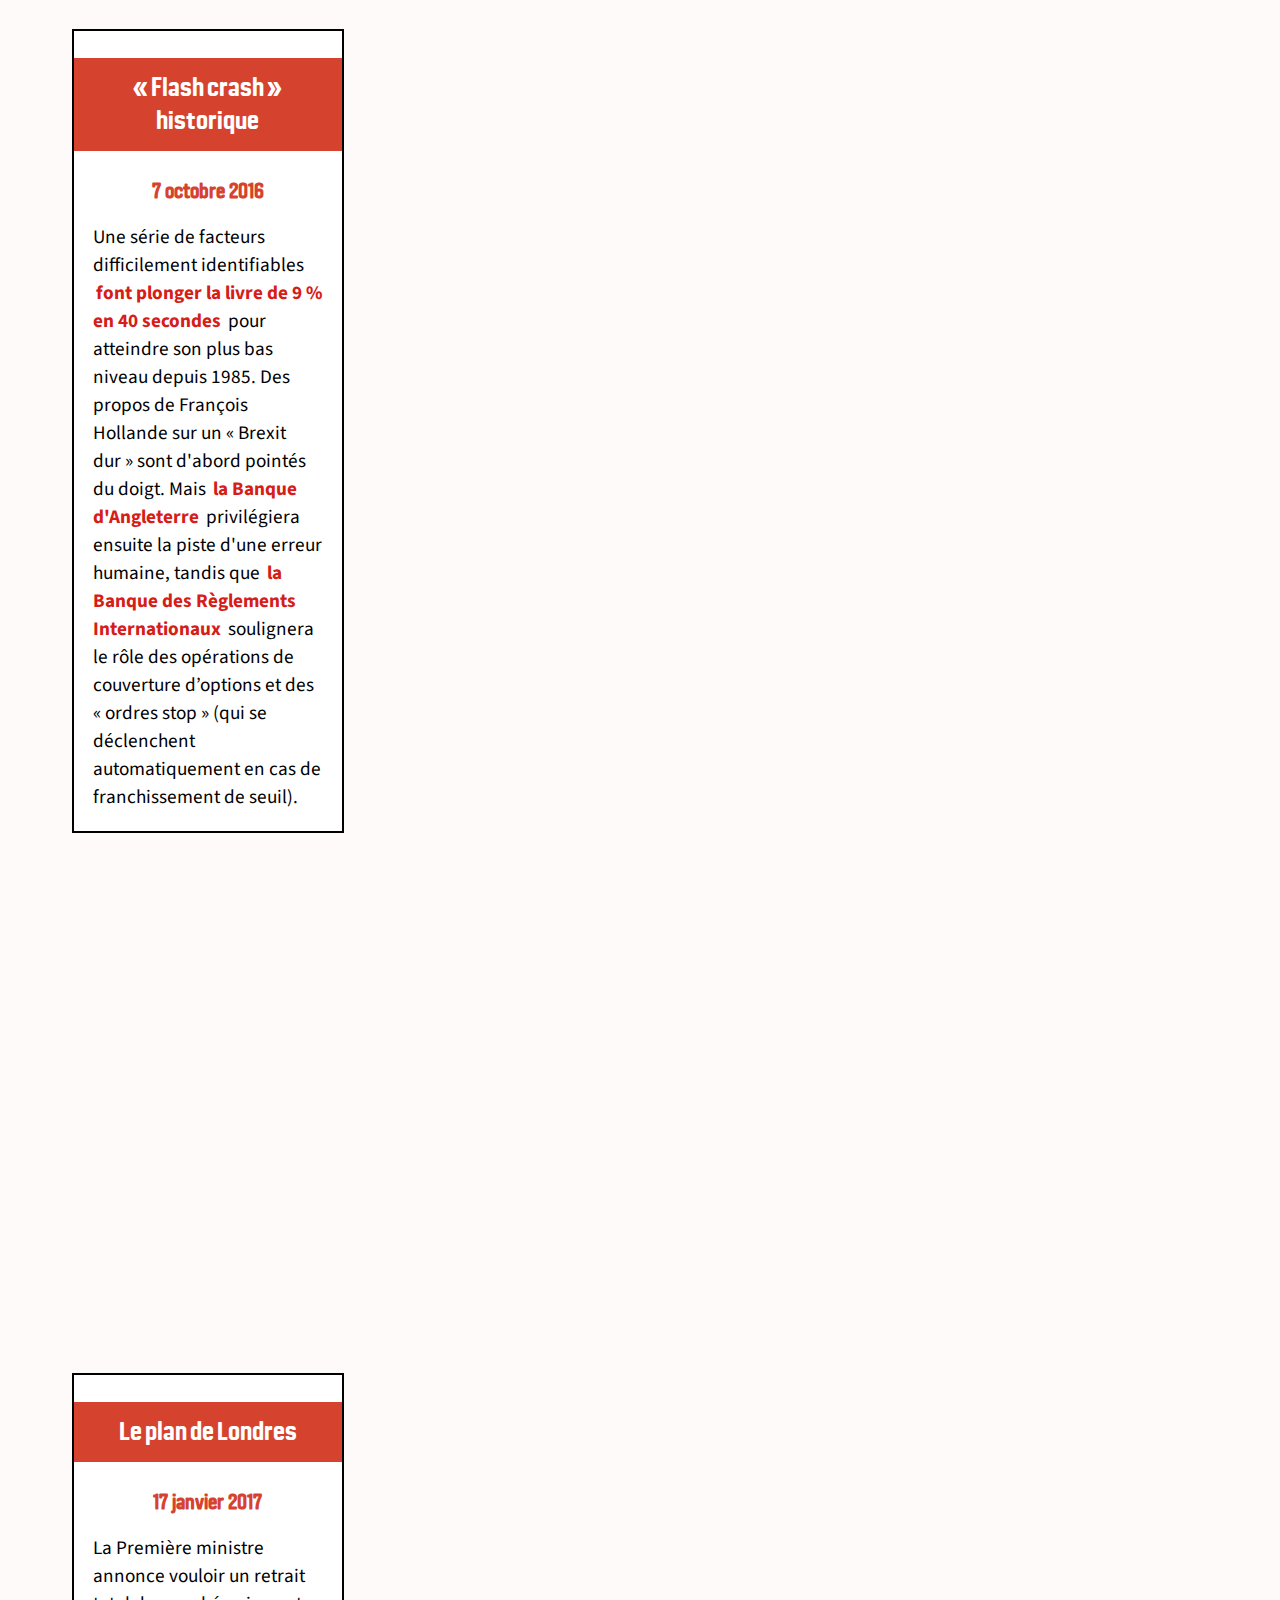
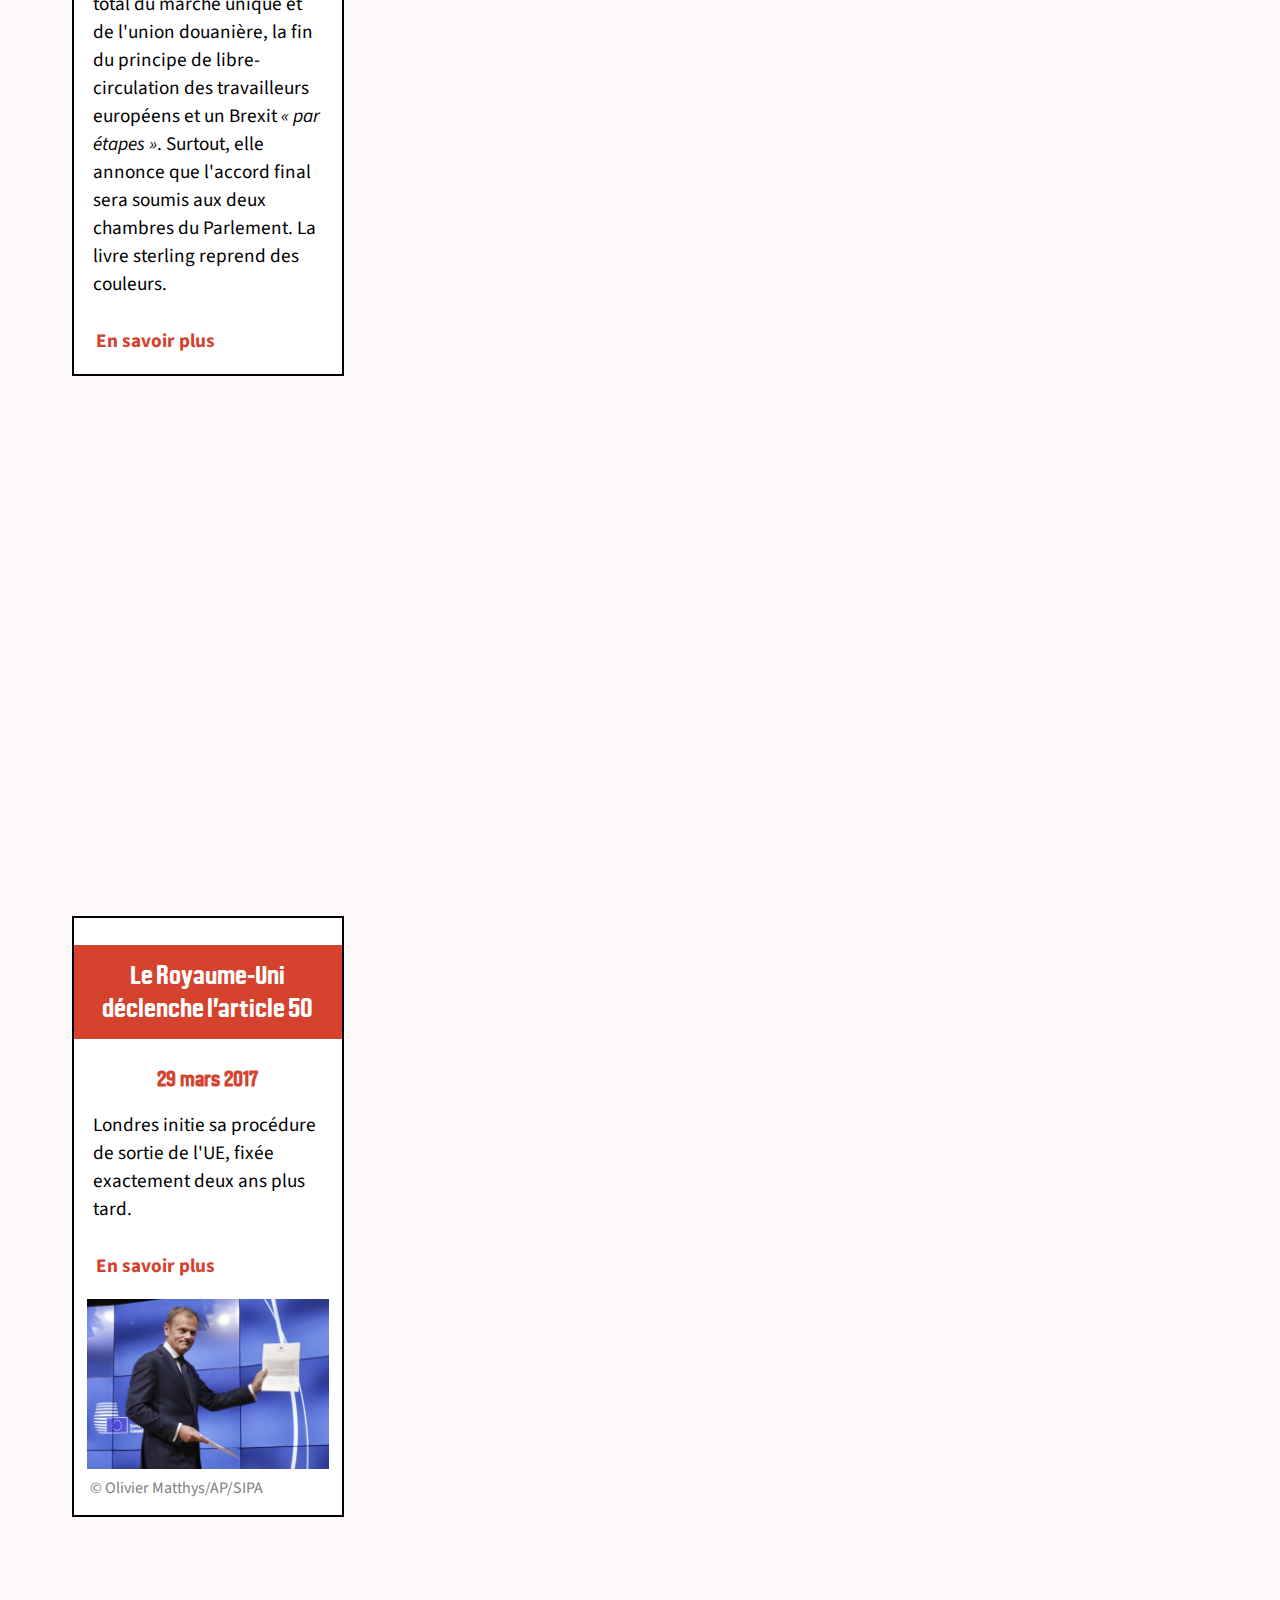
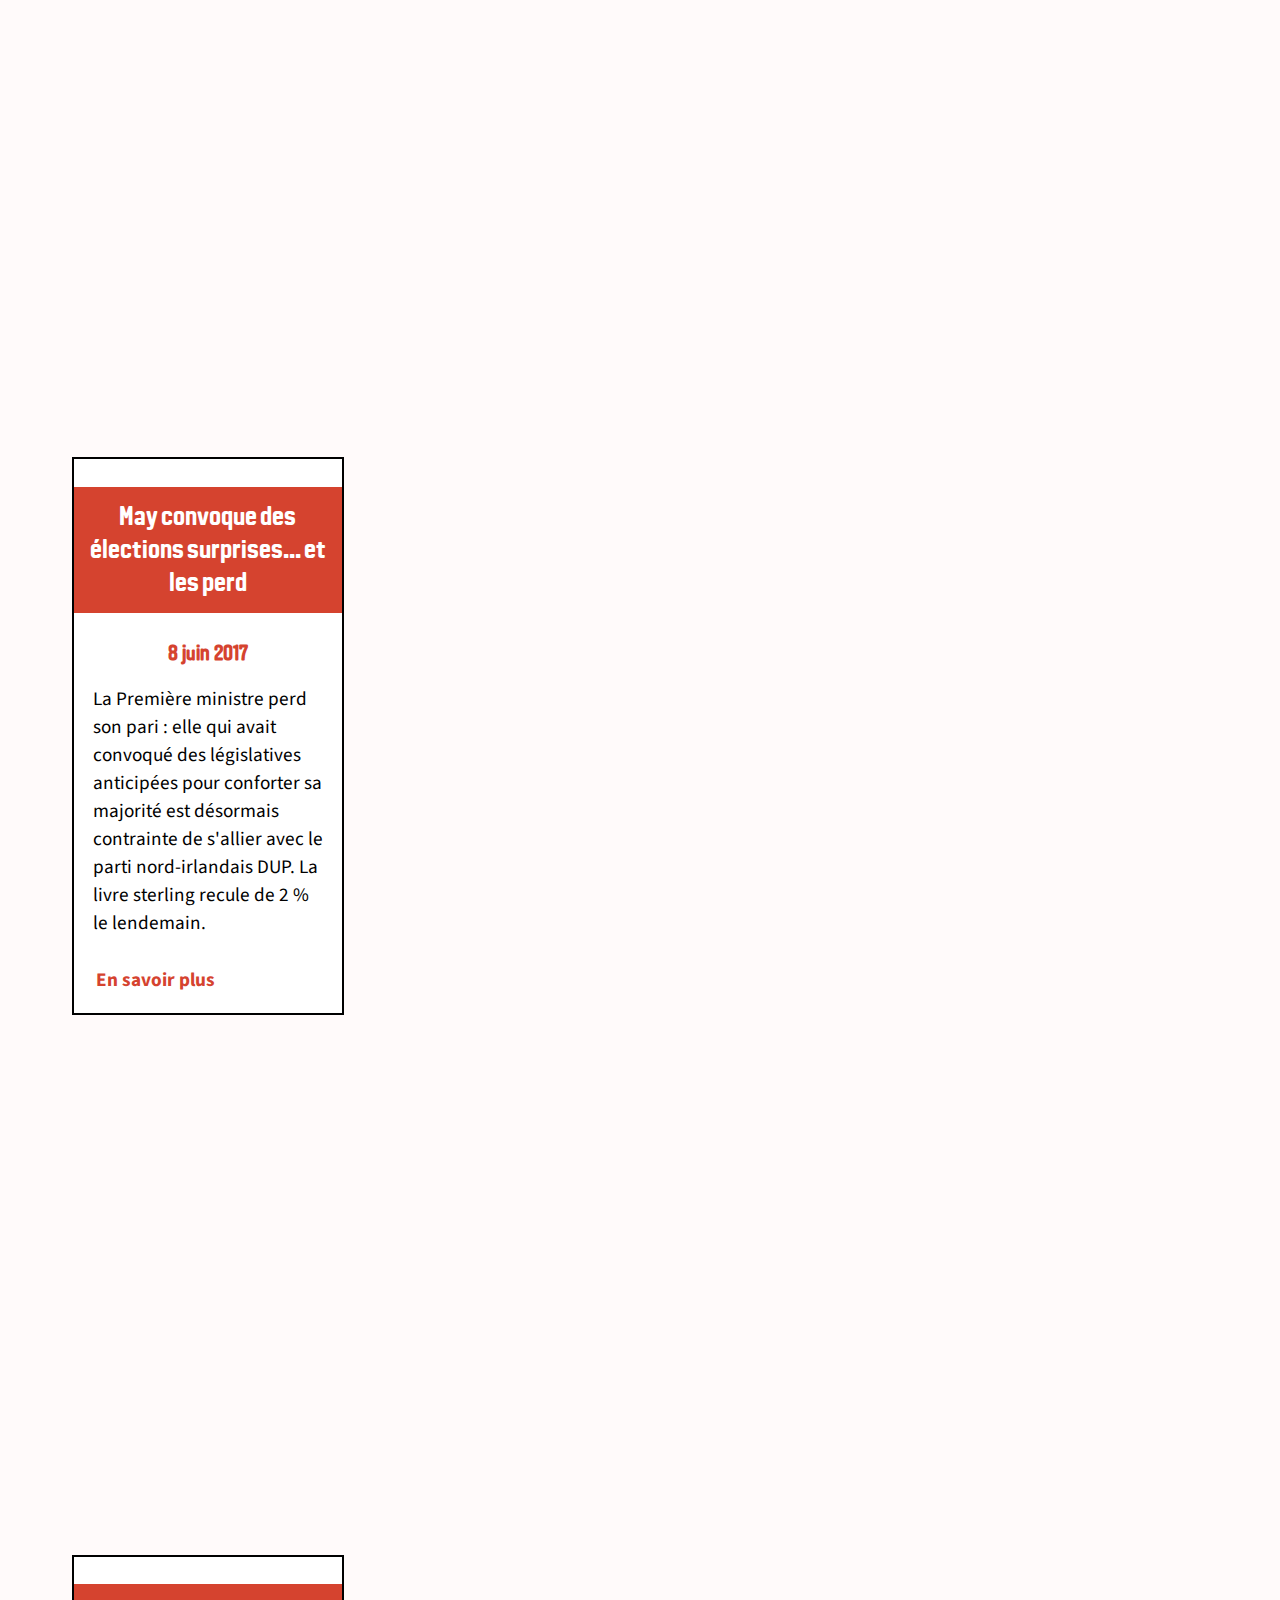
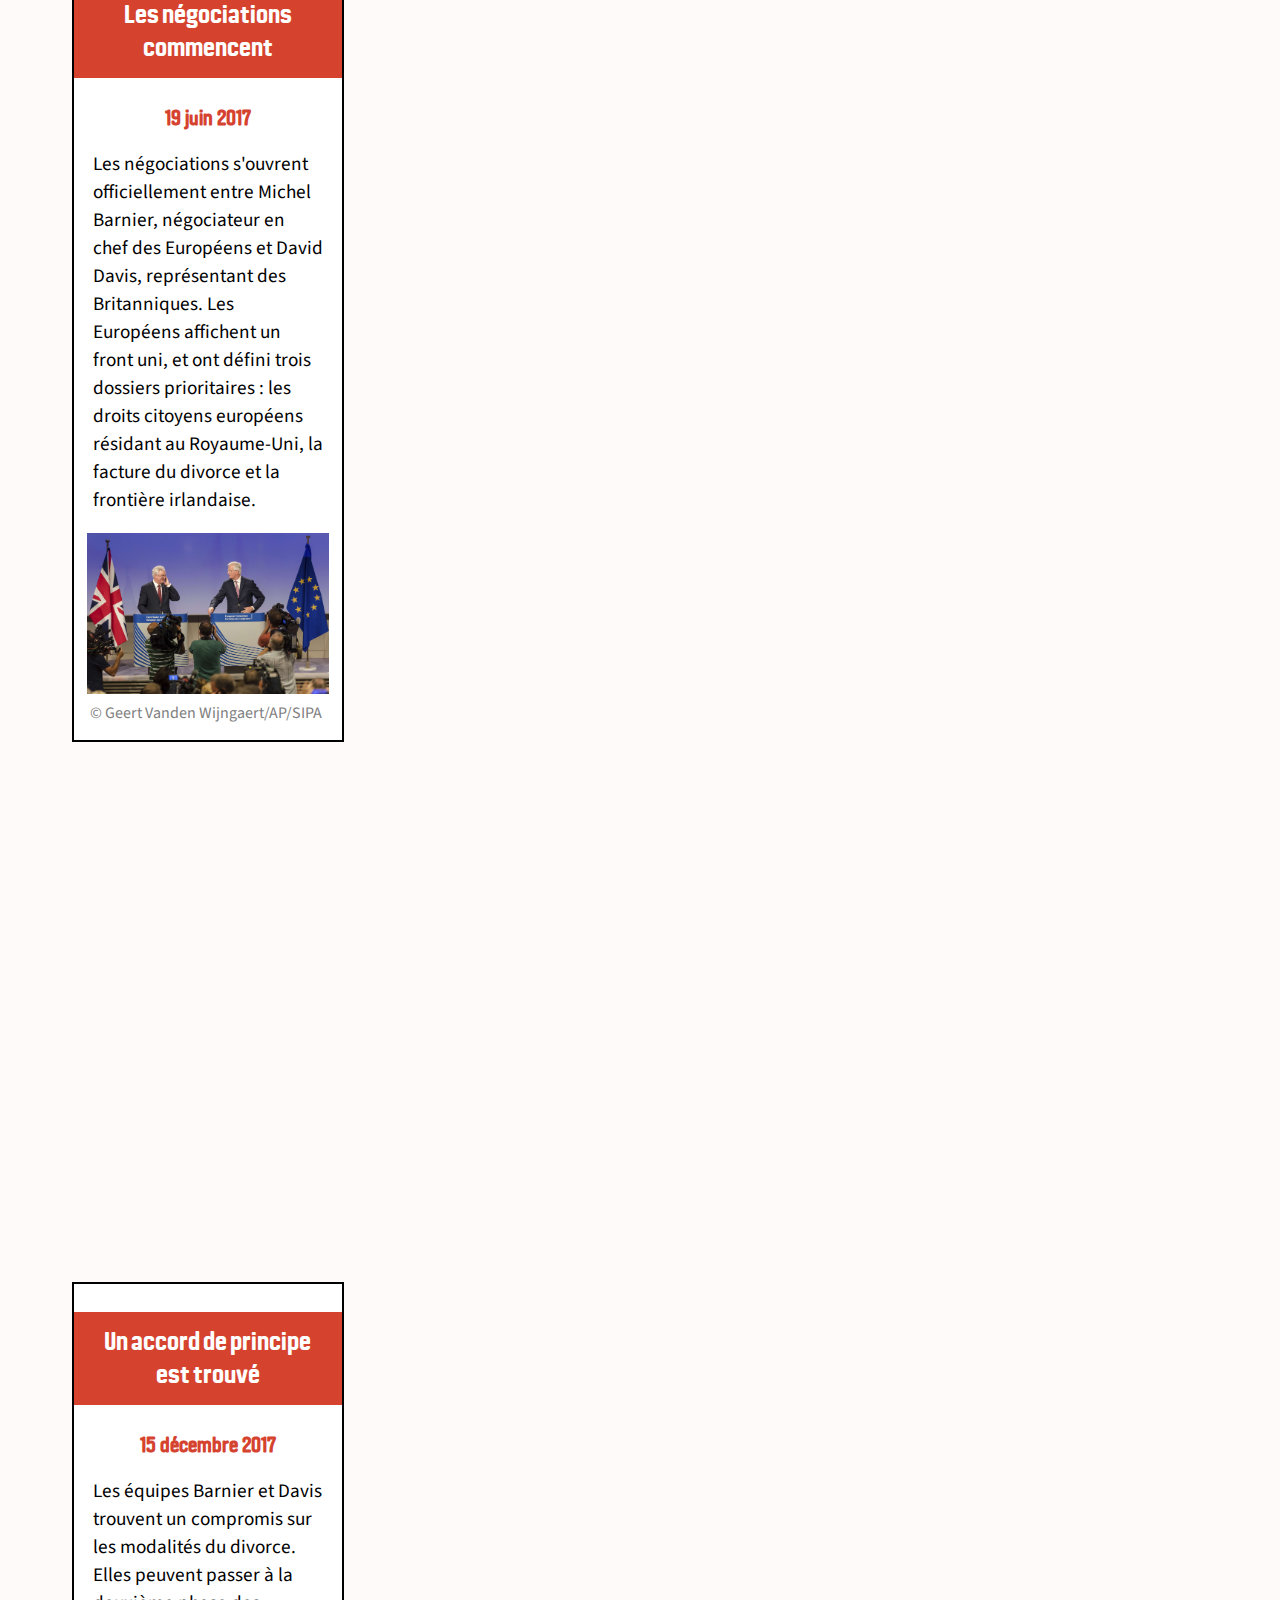
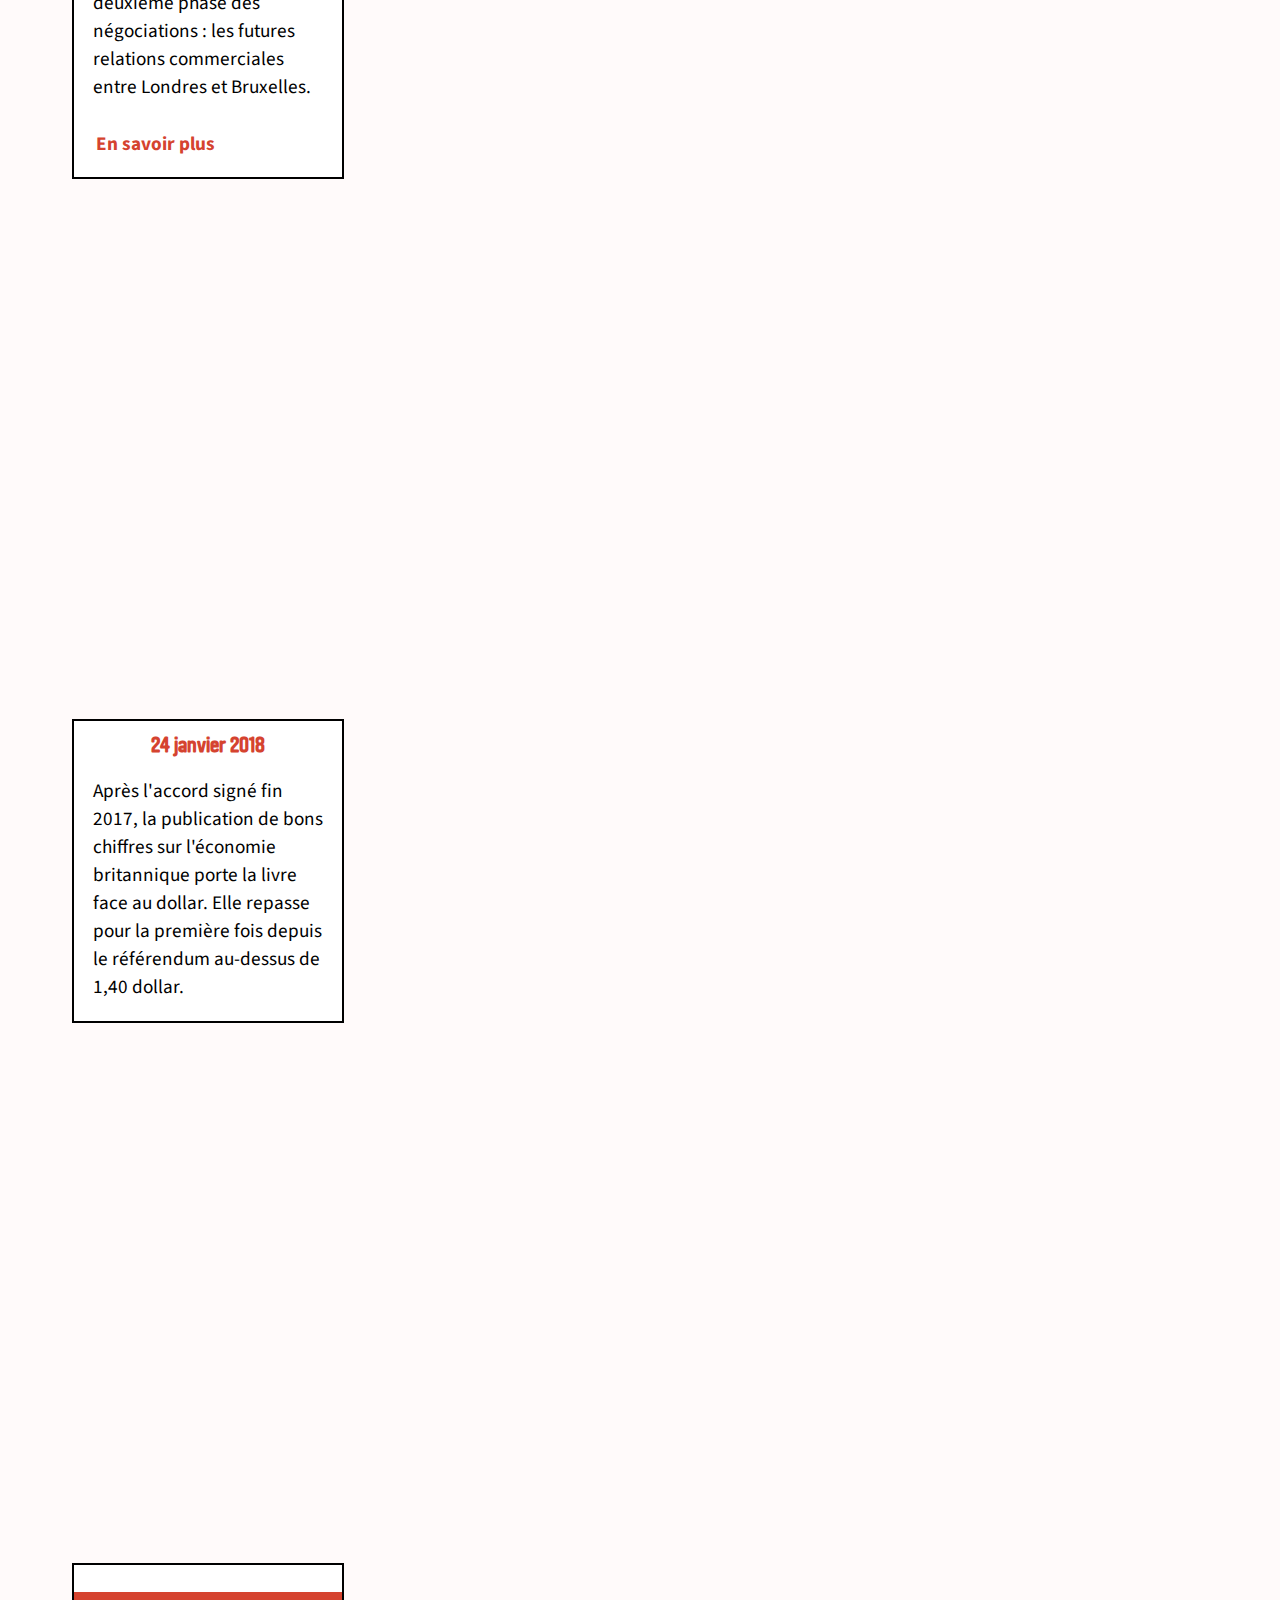
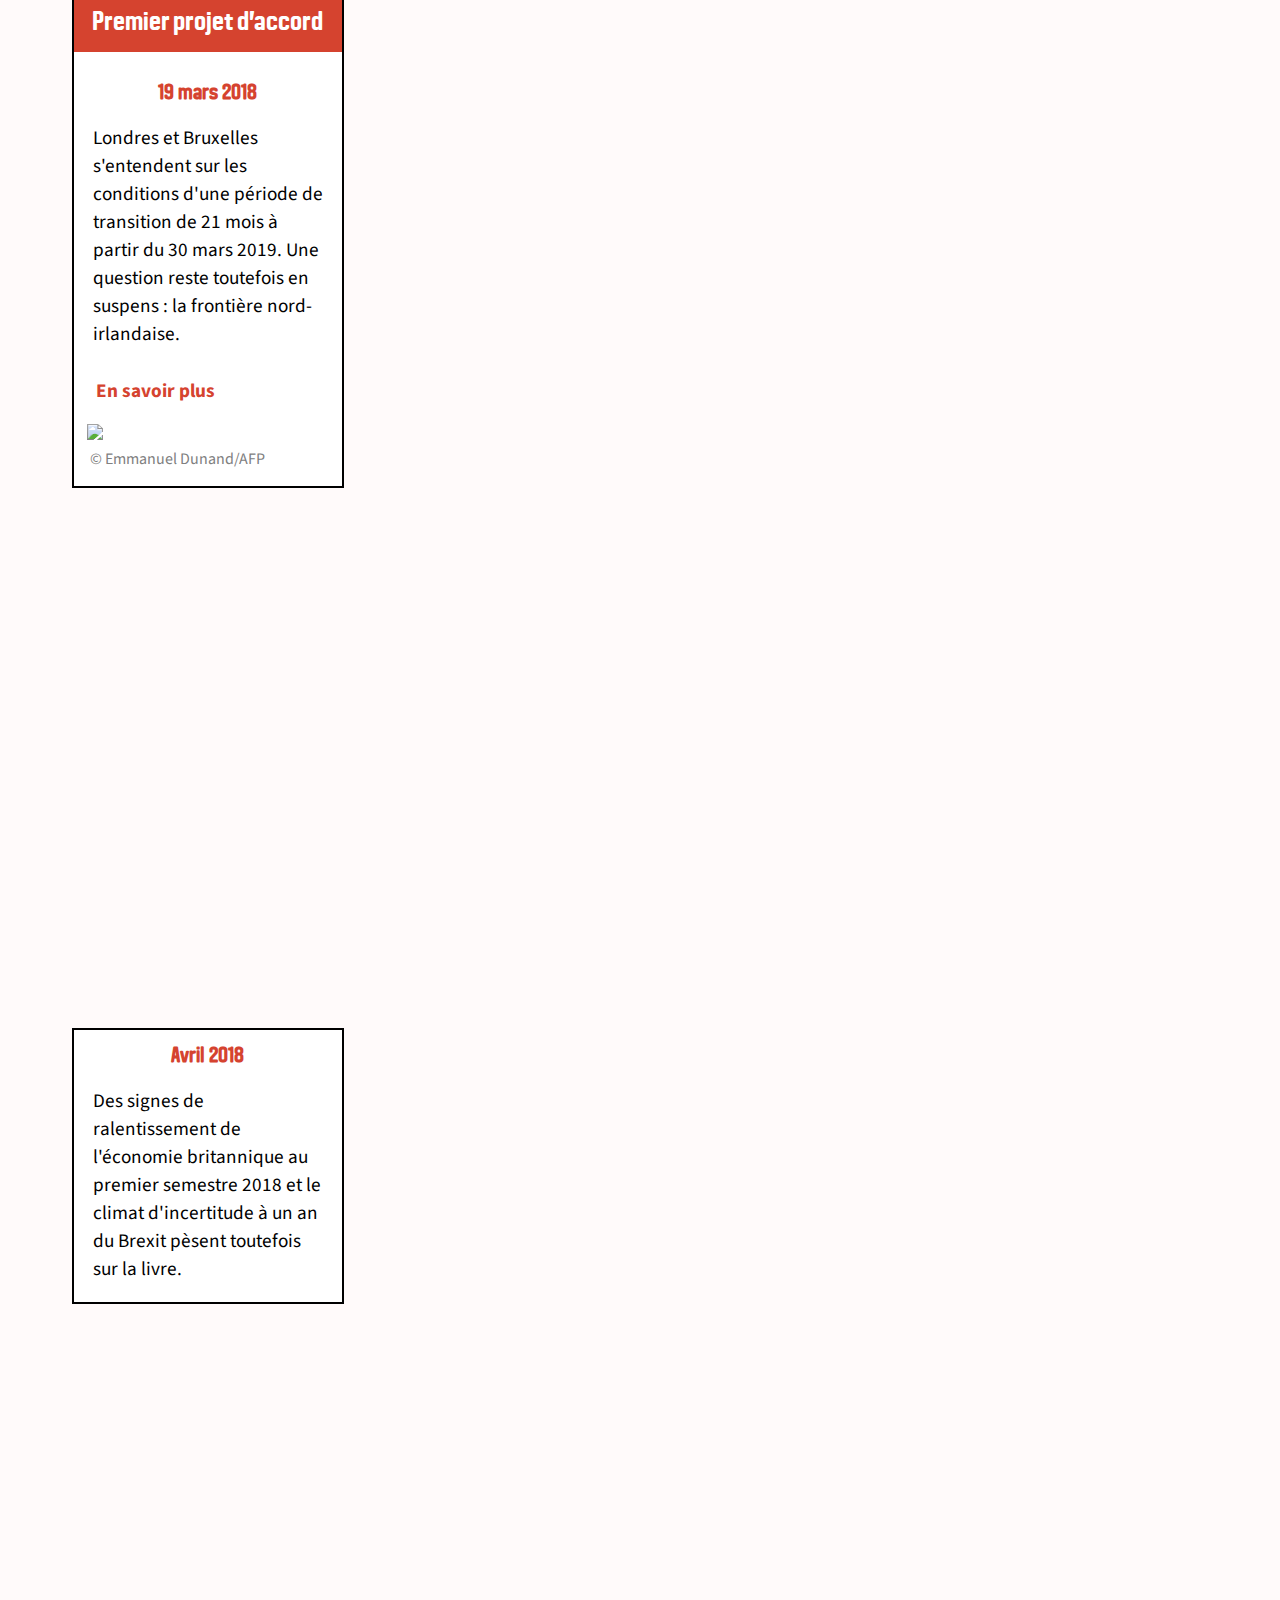
==== commit d727f84e: "v2" ====
--- a/index.html
+++ b/index.html
@@ -812,18 +812,18 @@
 	<div id="titraille">
 		<div id="wrapper_titraille">
 			<div id="bloc_titre">
-				<h1>Bla bla</h1>
-				<p id="chapeau"><i>In or out?</i> Rester dans l'Union européenne ou en sortir&nbsp;? Cette question ouverte soumise aux Britanniques le 23 juin 2016 était une promesse du Premier ministre David Cameron trois ans plus tôt pour contrer la montée du parti eurosceptique UKIP. Depuis, Londres s’est enfoncé dans une crise politique dont les nombreux rebondissements se sont traduits par une forte volatilité de la livre sterling.</p>
+				<h1>Comment le Brexit a malmené la livre sterling</h1>
+				<p id="chapeau">Récit de trois années de rebondissements politiques et de volatilité monétaire dans un Royaume-Uni déchiré sur les termes de son divorce avec l’Union européenne.</p>
 				<p id="noms_intro">Par Sophie Amsili & Tom Février</p>
 			</div>
 			<img src="img/logoblanc.png">
 		</div>
 	</div>
 
-	<!-- <div class="conteneur">
-		<p class="paragraphe premier_paragraphe">
-		<p class="paragraphe dernier_paragraphe"></p>
-	</div> -->
+	<div class="conteneur">
+		<p class="paragraphe premier_paragraphe"><i>In or out?</i> Rester dans l'Union européenne ou en sortir&nbsp;? Cette question ouverte soumise aux Britanniques le 23 juin 2016 était une promesse du Premier ministre David Cameron trois ans plus tôt pour contrer la montée du parti eurosceptique UKIP. Depuis, Londres s’est enfoncé dans une crise politique, tiraillé entre les partisans d’un Brexit &laquo;&nbsp;soft&nbsp;&raquo; ou &laquo;&nbsp;hard&nbsp;&raquo;.</p>
+		<p class="paragraphe dernier_paragraphe">Aucune solution n’est en vue aujourd’hui, alors que la Première ministre Theresa May a finalement décidé de jeter l’éponge. Retour sur une période d’incertitude exceptionnelle qui se reflète dans les hauts et bas de la livre sterling.</p>
+	</div>
 
 
 	<div id="bandeau_echos" style="">
